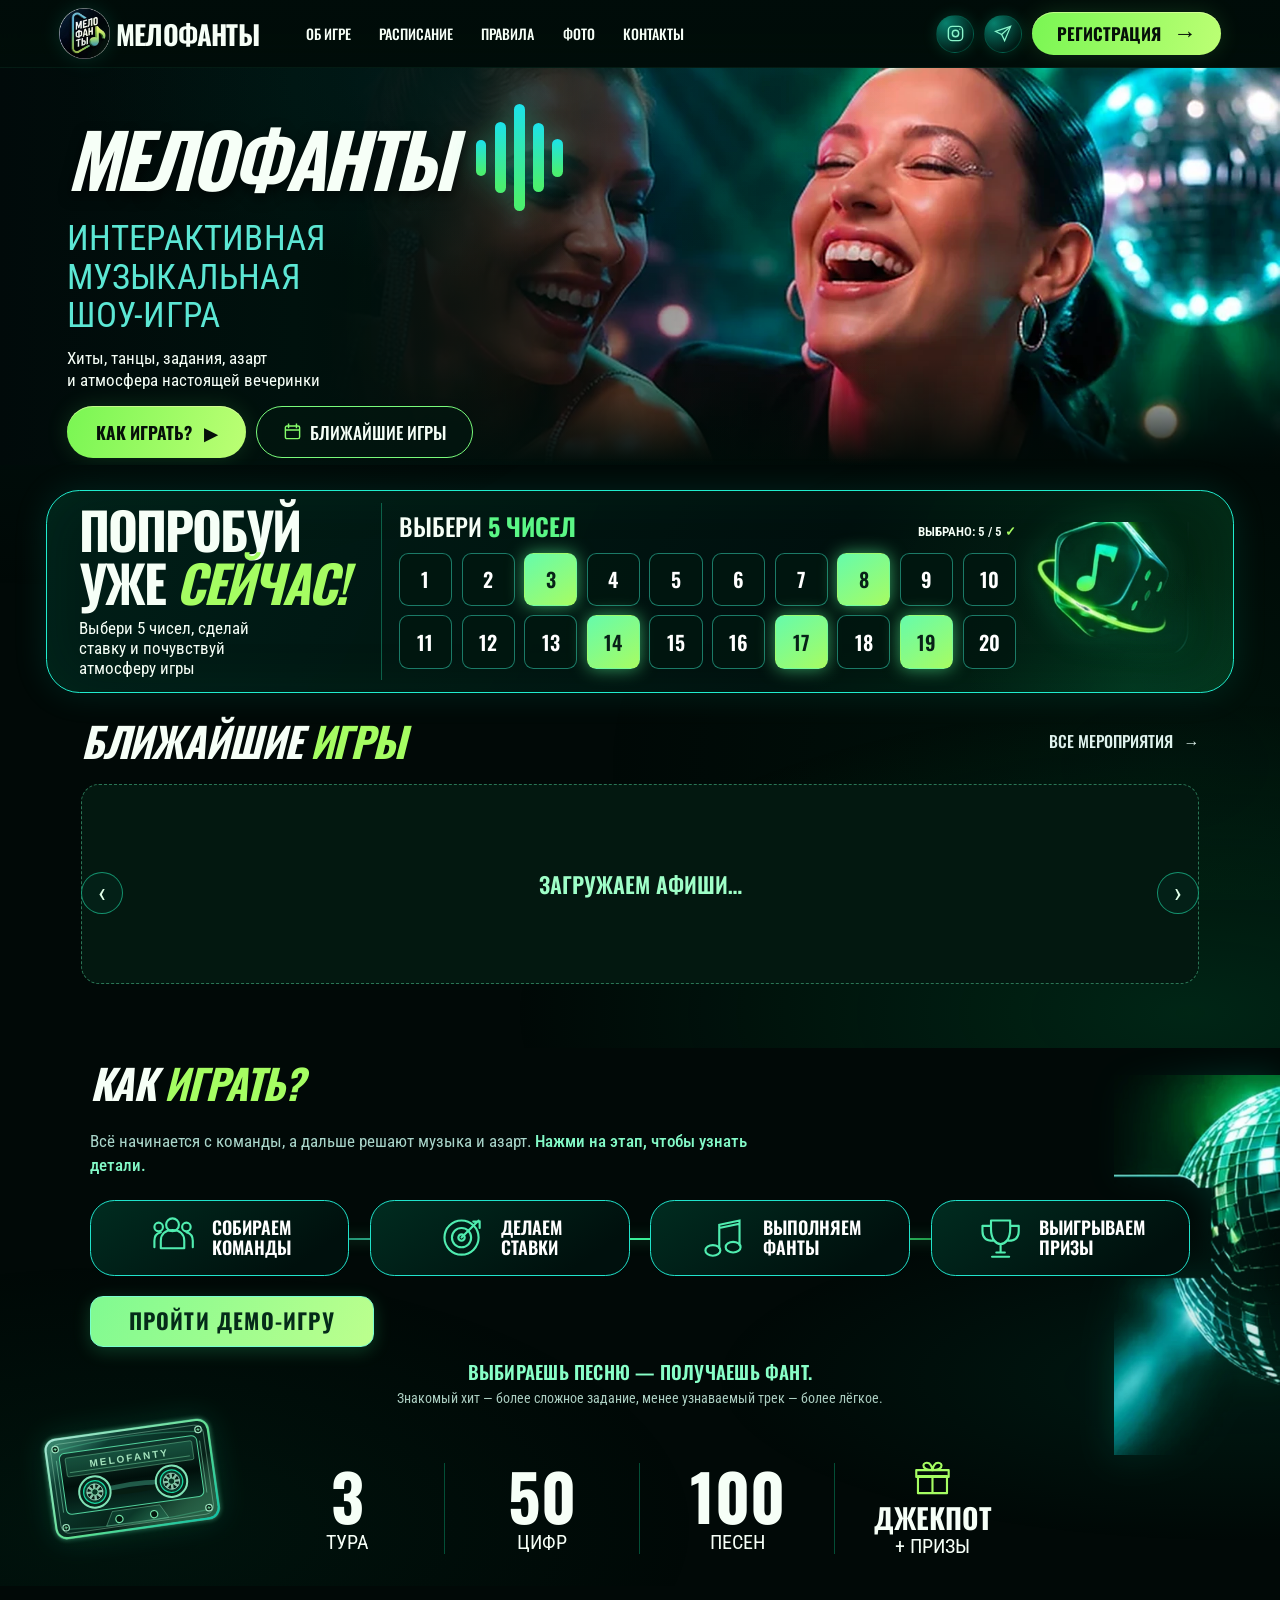
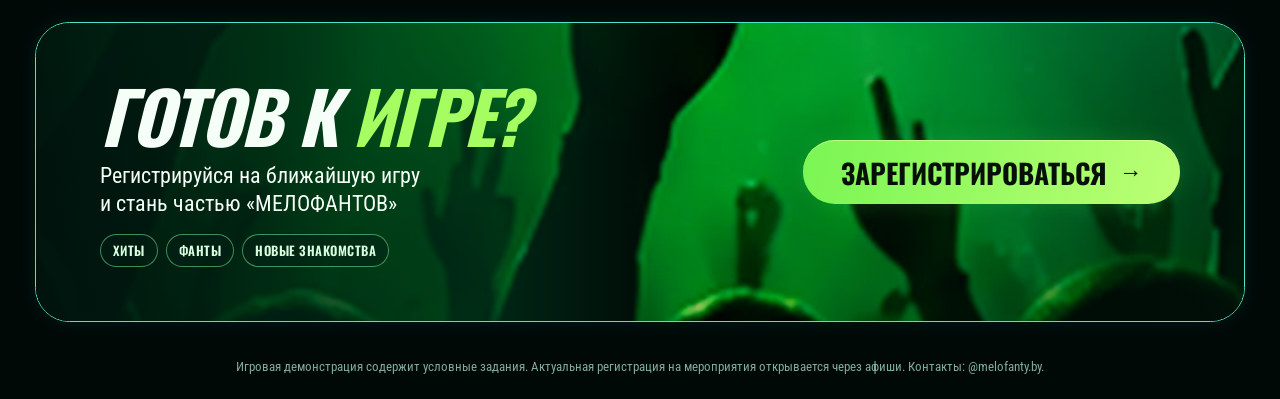
==== index.html @ 937c1a89 "Replace laser touch trails with original WebGL fluid smoke: index.html" ====
<!doctype html>
<html lang="ru">
<head>
<meta charset="utf-8">
<meta name="viewport" content="width=device-width,initial-scale=1,viewport-fit=cover">
<meta name="theme-color" content="#020906">
<meta name="description" content="МЕЛОФАНТЫ — интерактивная музыкальная шоу-игра. Попробуйте выбрать 5 чисел, узнайте правила и откройте демонстрацию.">
<title>МЕЛОФАНТЫ — музыкальная шоу-игра</title>
<link rel="preconnect" href="https://fonts.googleapis.com">
<link rel="preconnect" href="https://fonts.gstatic.com" crossorigin>
<link href="https://fonts.googleapis.com/css2?family=Oswald:wght@400;500;600;700&family=Roboto+Condensed:wght@400;500;700&display=swap" rel="stylesheet">
<style>
:root{--bg:#010907;--dark:#061810;--lime:#a5fd62;--green:#63eb64;--cyan:#16e6d0;--white:#f6fff7;--muted:#b9d5cb;--face:'Oswald','Roboto Condensed','Arial Narrow',sans-serif;--body:'Roboto Condensed',Arial,sans-serif;--header:68px}
*{box-sizing:border-box}html{scroll-behavior:smooth}body{margin:0;background:var(--bg);color:var(--white);font-family:var(--body);overflow-x:hidden}button,a{font:inherit}button{cursor:pointer}a{color:inherit;text-decoration:none}button:focus-visible,a:focus-visible{outline:3px solid var(--lime);outline-offset:3px}img{max-width:100%;display:block}h1,h2,h3,p{margin:0}.sr-only{position:absolute;width:1px;height:1px;padding:0;margin:-1px;overflow:hidden;clip:rect(0,0,0,0);white-space:nowrap;border:0}
.backdrop{position:fixed;inset:0;z-index:-1;pointer-events:none;background:radial-gradient(ellipse at 91% 85%,#004d2423,transparent 34%),radial-gradient(ellipse at 4% 35%,#003a3422,transparent 33%)}
.topbar{height:var(--header);width:100%;position:fixed;z-index:100;top:0;left:0;display:flex;align-items:center;gap:clamp(12px,2vw,36px);padding:0 clamp(17px,4.6vw,88px);background:linear-gradient(180deg,#000c09fc,#000e0acc);border-bottom:1px solid #36c58d16;backdrop-filter:blur(14px);-webkit-backdrop-filter:blur(14px)}
.brand{display:inline-flex;align-items:center;flex-shrink:0;gap:6px;min-width:0}.brand-icon{height:clamp(44px,4vw,60px);width:clamp(44px,4vw,60px);object-fit:contain;filter:drop-shadow(0 0 10px #0ee3b824)}.brand-name{font-family:var(--face);font-size:clamp(21px,2.1vw,32px);font-weight:700;letter-spacing:-.03em;white-space:nowrap}.navigation{display:flex;align-items:center;gap:clamp(18px,2.2vw,43px);margin-left:clamp(6px,1.7vw,30px)}.navigation a{font-family:var(--face);font-weight:500;font-size:clamp(13px,1.1vw,17px);white-space:nowrap;transition:color .2s}.navigation a:hover{color:var(--lime)}.nav-actions{margin-left:auto;display:flex;align-items:center;gap:10px}.nav-social{border:1px solid #056d547a;border-radius:50%;width:38px;height:38px;display:grid;place-items:center;background:radial-gradient(circle at 25% 20%,#07806d,#011c17 75%);box-shadow:0 0 15px #19f7af27;color:#8bf5cc}.nav-social svg{width:19px;height:19px}.main-btn{display:inline-flex;align-items:center;justify-content:center;gap:12px;min-height:43px;padding:0 25px;border-radius:100px;background:linear-gradient(105deg,#79f653,#bcff74);color:#061009;border:0;font:700 17px var(--face);white-space:nowrap;box-shadow:inset 0 1px 0 #ecffac94,0 0 22px #57ea6328;transition:transform .25s,filter .25s,box-shadow .25s}.main-btn:hover{transform:translateY(-2px);filter:brightness(1.06);box-shadow:0 0 30px #7cfc7370}.btn-arrow{font:600 23px Arial}.menu-toggle{display:none;width:39px;height:39px;border:1px solid #37d4ae90;border-radius:10px;background:#083123;color:#eaffdb;align-items:center;justify-content:center}.menu-toggle svg{width:21px;height:21px}.menu-toggle[aria-expanded=true]{background:#176046}
main{padding-top:var(--header)}.hero{position:relative;height:clamp(354px,35.5vw,620px);overflow:hidden;isolation:isolate}.hero-photo{position:absolute;inset:-4% 0 0 auto;width:75%;height:109%;object-fit:cover;object-position:55% 35%;z-index:-2;mask-image:linear-gradient(to right,transparent 0%,#000 34%,#000 100%);-webkit-mask-image:linear-gradient(to right,transparent 0%,#000 34%,#000 100%);filter:saturate(1.08)}.hero:before{content:"";position:absolute;inset:0;z-index:-1;background:radial-gradient(ellipse at 38% 2%,#00636b23,transparent 37%),linear-gradient(90deg,#010a0a 0%,#00110d 23%,transparent 70%),linear-gradient(to top,#000a07 0%,transparent 27%)}.hero-copy{padding:clamp(27px,3vw,66px) 0 0 clamp(22px,5.2vw,100px);max-width:760px}.hero-title{display:flex;align-items:center;gap:clamp(11px,1.8vw,24px);font:italic 700 clamp(55px,6.6vw,108px)/1 var(--face);letter-spacing:-.043em;text-shadow:0 5px 13px #000b;white-space:nowrap}.wave{display:flex;align-items:center;gap:clamp(5px,.66vw,11px);height:clamp(66px,8vw,120px);filter:drop-shadow(0 0 12px #19dca861)}.wave i{display:block;background:linear-gradient(180deg,#1de2e8 2%,#4aef70 90%);width:clamp(7px,.83vw,14px);height:46%;border-radius:100px;animation:eq 1.65s ease-in-out infinite alternate}.wave i:nth-child(1){height:35%;animation-delay:-.25s}.wave i:nth-child(2){height:69%;animation-delay:-.8s}.wave i:nth-child(3){height:105%;animation-delay:-.17s}.wave i:nth-child(4){height:68%;animation-delay:-1s}.wave i:nth-child(5){height:37%;animation-delay:-.35s}@keyframes eq{to{transform:scaleY(.73)}}.hero-subtitle{font:400 clamp(25px,2.7vw,42px)/1.12 var(--body);color:#5ce7d4;margin-top:clamp(7px,.8vw,18px);letter-spacing:.006em}.hero-desc{font:400 clamp(16px,1.62vw,25px)/1.28 var(--body);margin-top:clamp(14px,1.6vw,28px);max-width:520px}.hero-ctas{display:flex;gap:15px;align-items:center;margin-top:clamp(18px,2.25vw,40px)}.hero-ctas .main-btn{font-size:clamp(15px,1.35vw,22px);padding:0 clamp(19px,2.3vw,37px);min-height:clamp(42px,4vw,58px)}.outline-btn{min-height:clamp(42px,4vw,58px);display:inline-flex;gap:8px;align-items:center;justify-content:center;border:1.4px solid #79fb7b;border-radius:100px;padding:0 clamp(17px,2vw,31px);font:500 clamp(14px,1.35vw,20px) var(--face);background:#031710a9;transition:transform .2s,background .2s}.outline-btn:hover{background:#13442c;transform:translateY(-2px)}.outline-btn svg{width:19px;height:19px;color:#85fc6a}
.discover{position:relative;isolation:isolate;padding:0}.discover:after{position:absolute;z-index:-1;inset:0;content:"";pointer-events:none;background:radial-gradient(ellipse at 93% 94%,#004a2870,transparent 40%)}
.try-panel{position:relative;margin:0 clamp(20px,3.6vw,70px);padding:clamp(18px,2vw,32px) clamp(20px,3.2vw,52px);min-height:clamp(164px,17.1vw,270px);border:1.5px solid #20edce;border-radius:clamp(22px,2.6vw,34px);background:linear-gradient(115deg,#00251ccb,#00110fef 64%,#05371bba);display:grid;grid-template-columns:27% 1fr 15%;align-items:center;gap:clamp(19px,2.4vw,42px);box-shadow:0 0 34px #03dfbf20,inset 0 0 55px #007a4c1b;overflow:hidden}.try-panel:before{content:"";position:absolute;inset:auto -80px -130px auto;width:360px;height:270px;background:radial-gradient(ellipse,#00b1771b,transparent 65%);pointer-events:none}.try-left{min-width:0;padding-right:clamp(15px,2vw,42px);border-right:1px solid #20dba55e;align-self:stretch;display:flex;flex-direction:column;justify-content:center}.try-title{font:700 clamp(36px,4vw,62px)/1.02 var(--face);letter-spacing:-.038em}.try-title em{font-style:italic;color:var(--lime)}.try-lead{font:400 clamp(12px,1.3vw,20px)/1.22 var(--body);margin-top:clamp(7px,.85vw,16px);max-width:24ch}.try-main{min-width:0;z-index:2}.try-head{display:flex;justify-content:space-between;gap:8px;align-items:end;flex-wrap:wrap;margin-bottom:clamp(9px,1.1vw,18px);font:500 clamp(16px,1.9vw,29px)/1 var(--face)}.try-head b{color:#5bf786}.picked-count{font:600 clamp(10px,1.05vw,16px) var(--body);white-space:nowrap}.picked-count strong{color:var(--lime)}.number-grid{display:grid;grid-template-columns:repeat(10,minmax(0,1fr));gap:clamp(5px,.75vw,12px)}.number-grid button{aspect-ratio:1;min-width:0;border:1px solid #30c9ab90;border-radius:clamp(6px,.73vw,11px);background:#001710d9;color:#fff;font:600 clamp(14px,1.56vw,23px) var(--face);transition:background .15s,transform .18s,box-shadow .2s}.number-grid button:hover{background:#18553f;transform:translateY(-3px)}.number-grid button[aria-pressed=true]{background:linear-gradient(145deg,#66fbab,#a7fc62);color:#082218;border-color:transparent;box-shadow:0 0 17px #57fc9896}.try-die{width:min(100%,220px);justify-self:center;position:relative;z-index:1;filter:drop-shadow(0 0 16px #17ff9d45);animation:dieFloat 6.8s ease-in-out infinite alternate;transform-style:preserve-3d;will-change:transform}.try-action{display:none}
@keyframes dieFloat{0%{transform:translateY(4px) rotate(-6deg) rotateY(-7deg)}50%{transform:translateY(-8px) rotate(3deg) rotateY(8deg)}100%{transform:translateY(2px) rotate(-3deg) rotateY(-3deg)}}
.events{padding:clamp(23px,2.9vw,53px) clamp(22px,6.3vw,124px) clamp(20px,2vw,44px)}.section-bar{display:flex;align-items:center;justify-content:space-between;gap:12px;margin-bottom:clamp(12px,1.6vw,22px)}.section-heading{font:italic 700 clamp(36px,3.8vw,62px)/1.1 var(--face);letter-spacing:-.027em}.section-heading em{color:var(--lime)}.all-events{white-space:nowrap;font:500 clamp(13px,1.25vw,19px) var(--face);background:none;border:0;color:#dff3ee;display:inline-flex;align-items:center;gap:10px}.all-events:hover{color:var(--lime)}.event-wrap{position:relative}.event-list{display:grid;grid-template-columns:repeat(3,minmax(0,1fr));gap:clamp(15px,1.7vw,30px);min-width:0}.event-card{position:relative;display:block;min-width:0;aspect-ratio:1.02;border:1.4px solid #a6fbe4;border-radius:clamp(17px,1.55vw,28px);background:#07150f;overflow:hidden;padding:0;text-align:left;color:white;isolation:isolate;box-shadow:0 14px 25px #0009;transition:transform .3s,border-color .3s,box-shadow .3s}.event-card:hover,.event-card.active{transform:translateY(-5px);border-color:var(--lime);box-shadow:0 0 17px #9bff83aa,0 20px 30px #0007}.event-card img{position:absolute;inset:0;width:100%;height:76%;object-fit:cover;object-position:center top;z-index:-2;transition:transform .65s}.event-card:hover img{transform:scale(1.055)}.event-card:after{position:absolute;inset:0;content:"";background:linear-gradient(to bottom,transparent 12%,#000b08ac 59%,#000905 86%);z-index:-1}.event-tag{position:absolute;top:10px;left:10px;padding:3px 8px;border:1.5px solid #59f7c1;border-radius:9px;background:#001813df;color:#6ef9cc;font:500 clamp(11px,1vw,16px) var(--face)}.event-info{position:absolute;bottom:clamp(15px,1.5vw,27px);left:clamp(15px,1.9vw,32px);right:clamp(20px,3vw,54px)}.event-title{font:700 clamp(28px,3vw,49px)/1.04 var(--face);letter-spacing:-.03em}.event-date{font:600 clamp(23px,2.5vw,40px)/1.11 var(--face);color:#5ffda2;margin-top:1px}.event-place{display:flex;align-items:center;gap:5px;font:400 clamp(14px,1.25vw,21px) var(--body);margin-top:6px}.event-place svg{width:clamp(15px,1.4vw,21px);height:clamp(15px,1.4vw,21px);flex-shrink:0}.event-wave{position:absolute;right:clamp(11px,1.25vw,25px);bottom:17%;display:flex;gap:5px;align-items:center;height:27%;filter:drop-shadow(0 0 9px #07ffe466)}.event-wave i{width:clamp(5px,.55vw,10px);height:35%;border-radius:100px;background:linear-gradient(#0de3ee,#6bf356)}.event-wave i:nth-child(2){height:86%}.event-wave i:nth-child(3){height:108%}.event-wave i:nth-child(4){height:62%}.event-wave i:nth-child(5){height:34%}.nav-arrow{position:absolute;top:44%;z-index:5;width:42px;height:42px;border:1px solid #1fdaa59c;border-radius:50%;background:#042319d9;color:#e1ffe8;display:grid;place-items:center;font:28px var(--body);transition:background .2s}.nav-arrow:hover{background:#146343}.nav-arrow.prev{left:-51px}.nav-arrow.next{right:-51px}.dots{display:flex;justify-content:center;gap:10px;margin-top:clamp(15px,1.5vw,24px)}.dots button{width:9px;height:9px;background:#23634d;border-radius:50%;padding:0;border:0}.dots button.current{background:var(--lime);box-shadow:0 0 10px #87ff92}
.how{position:relative;padding:clamp(10px,1.4vw,26px) clamp(22px,7vw,132px) clamp(28px,4vw,60px);isolation:isolate}.how:after{content:"";position:absolute;inset:-10% 0 0;z-index:-1;pointer-events:none;background:radial-gradient(ellipse at 97% 65%,#0067492b,transparent 30%),radial-gradient(ellipse at 10% 90%,#025e3a20,transparent 35%)}.how-title{margin-bottom:clamp(16px,2vw,34px)}.steps{display:grid;grid-template-columns:repeat(4,minmax(0,1fr));gap:clamp(18px,3vw,56px);position:relative}.steps:before{content:"";position:absolute;left:5%;right:5%;top:50%;height:2px;background:linear-gradient(90deg,transparent,#3beaba,#37f677,transparent);box-shadow:0 0 13px #51ff9f80;z-index:-1}.step{position:relative;border:1.5px solid #20e3cb;border-radius:clamp(17px,1.9vw,27px);background:linear-gradient(145deg,#002c20,#00100d 82%);color:white;padding:clamp(11px,1.4vw,22px) clamp(8px,1.3vw,20px);min-height:clamp(77px,8vw,120px);display:flex;align-items:center;justify-content:center;gap:clamp(9px,1vw,16px);text-align:left;transition:transform .2s,border-color .2s,box-shadow .2s}.step:hover{transform:translateY(-4px);border-color:var(--lime);box-shadow:0 0 17px #43f8be33}.step svg{width:clamp(36px,4vw,58px);height:clamp(36px,4vw,58px);flex-shrink:0;color:#50edb0;stroke-width:2}.step span{font:600 clamp(15px,1.4vw,22px)/1.1 var(--face);overflow-wrap:anywhere}.stats{position:relative;display:grid;grid-template-columns:repeat(4,minmax(0,1fr));align-items:center;max-width:780px;margin:clamp(28px,4vw,63px) auto 0;min-height:100px;z-index:2}.stat{text-align:center;border-right:1px solid #06a9776e;display:flex;justify-content:center;align-items:center;flex-direction:column;gap:3px}.stat:last-child{border-right:0}.stat strong{font:700 clamp(41px,5vw,72px)/1 var(--face)}.stat span{font:400 clamp(16px,1.6vw,24px) var(--body)}.stat svg{width:clamp(34px,3.2vw,55px);height:clamp(34px,3.2vw,55px);color:var(--lime)}.stat strong.smaller{font-size:clamp(20px,2.2vw,35px)}.floating-cassette{position:absolute;left:-10px;bottom:0;width:clamp(165px,21vw,340px);pointer-events:none;filter:drop-shadow(0 0 15px #10e79b30);animation:cassetteBob 8s ease-in-out infinite alternate;z-index:1}.floating-disco{position:absolute;right:0;top:5%;width:clamp(100px,13vw,235px);pointer-events:none;filter:drop-shadow(0 0 17px #08ffca28);animation:discoSway 11s ease-in-out infinite alternate;z-index:-1}@keyframes cassetteBob{0%{transform:translate3d(0,5px,0) rotate(-6deg)}50%{transform:translate3d(4px,-10px,0) rotate(-1deg)}100%{transform:translate3d(-3px,3px,0) rotate(-7deg)}}@keyframes discoSway{to{transform:translateY(-13px) rotate(5deg)}}
.cta{position:relative;overflow:hidden;isolation:isolate;border:1.5px solid #50e3c6;border-radius:clamp(21px,2.7vw,40px);margin:clamp(17px,2.8vw,42px) clamp(20px,2.7vw,58px) clamp(18px,2.2vw,46px);min-height:clamp(162px,17.1vw,268px);display:flex;align-items:center;justify-content:space-between;padding:clamp(22px,3.5vw,58px) clamp(25px,5vw,96px);gap:20px;background:#041a10;box-shadow:0 0 18px #00d7aa19}.cta-bg{position:absolute;inset:0;width:100%;height:100%;object-fit:cover;object-position:center 65%;z-index:-2;filter:saturate(1.6) contrast(1.08)}.cta:before{content:"";position:absolute;inset:0;z-index:-1;background:linear-gradient(90deg,#00140eee 0%,#00341db9 38%,#00100746 55%,#001a0d92 100%)}.cta h2{font:italic 700 clamp(50px,5.6vw,91px)/1.05 var(--face);letter-spacing:-.025em}.cta h2 em{color:var(--lime)}.cta p{font:400 clamp(15px,1.7vw,26px)/1.28 var(--body);max-width:480px;margin-top:10px}.cta .main-btn{font-size:clamp(20px,2.15vw,35px);min-height:clamp(52px,5vw,75px);padding:0 clamp(22px,3vw,52px);flex-shrink:0}.footer{padding:9px 20px 25px;text-align:center;color:#7faba0;font-size:13px}
.modal-backdrop{position:fixed;inset:0;z-index:200;background:#000b;backdrop-filter:blur(7px);display:flex;align-items:center;justify-content:center;padding:20px}.modal-backdrop[hidden]{display:none}.dialog{width:min(100%,510px);background:linear-gradient(145deg,#0a2e22,#02120d);border:1px solid #44eab9;border-radius:23px;padding:26px;box-shadow:0 18px 80px #000c}.dialog h2{font:700 35px var(--face)}.dialog p{font-size:17px;line-height:1.4;color:#dcfff5;margin:14px 0 22px}.dialog-actions{display:flex;gap:8px;flex-wrap:wrap}.close-modal{margin-left:auto;background:#0c3428;border:1px solid #42edba;color:white;border-radius:40px;padding:10px 20px}.toast{position:fixed;bottom:20px;left:50%;z-index:250;background:#0b3528;color:#f3fff3;border:1px solid #64faad;border-radius:16px;padding:12px 18px;box-shadow:0 15px 35px #000b;transform:translateX(-50%)}.toast[hidden]{display:none}
@media(min-width:1600px){.hero{height:clamp(480px,31vw,660px)}.try-panel{min-height:235px}.event-card{aspect-ratio:1.18}.how{padding-bottom:65px}}
@media(max-width:1100px){.topbar{padding-inline:4vw;gap:14px}.navigation{gap:14px;margin-left:3px}.nav-social{width:31px;height:31px}.main-btn{padding:0 16px}.try-panel{grid-template-columns:27% 1fr 17%;gap:12px}.try-head{margin-bottom:9px}.try-title{font-size:clamp(29px,3.5vw,45px)}.try-lead{font-size:14px}.try-die{max-width:162px}.hero-title{font-size:clamp(53px,6.5vw,75px)}.steps{gap:13px}.step{gap:8px}.step span{font-size:15px}}
@media(max-width:820px){.navigation{display:none;position:absolute;top:calc(var(--header) + 4px);left:15px;right:15px;z-index:115;padding:12px;border:1px solid #4ce3bc;border-radius:17px;background:#042319f7;box-shadow:0 20px 35px #000d;flex-direction:column;align-items:stretch;gap:0;margin:0}.navigation.open{display:flex}.navigation a{font-size:18px;padding:12px 9px;border-bottom:1px solid #24755545}.menu-toggle{display:flex}.nav-actions{gap:7px}.nav-social{display:none}.brand-name{font-size:24px}.hero-title{font-size:clamp(47px,8vw,69px)}.hero-subtitle{font-size:24px}.hero-desc{font-size:16px}.hero-photo{width:87%}.try-panel{grid-template-columns:27% 1fr 0;gap:12px}.try-die{position:absolute;right:-20px;top:-12px;opacity:.19;max-width:180px}.events{padding-inline:6vw}.steps{grid-template-columns:repeat(2,minmax(0,1fr));gap:13px}.step{min-height:100px}.step svg{width:48px;height:48px}.step span{font-size:21px}.steps:before{display:none}}
/* PHONE: four complete screens in an internal swipe container; header never scrolls. */
@media(max-width:760px){:root{--header:57px}html,body{width:100%;height:100%;overflow:hidden;scroll-behavior:auto}.topbar{height:var(--header);padding:0 10px;gap:6px}.brand{gap:4px;min-width:0;max-width:42vw}.brand-icon{height:43px;width:43px}.brand-name{font-size:clamp(17px,5vw,23px);letter-spacing:-.04em}.nav-actions{margin-left:auto;gap:7px}.main-btn{min-height:37px;padding:0 12px;font-size:clamp(12px,3.7vw,15px)}.topbar .btn-arrow{display:none}.menu-toggle{width:35px;height:35px;flex:0 0 35px}.navigation{top:calc(var(--header) + 5px)}main{position:fixed;inset:var(--header) 0 0;overflow-y:auto;overflow-x:hidden;overscroll-behavior-y:contain;scroll-snap-type:y mandatory;scrollbar-width:none;padding-top:0;-webkit-overflow-scrolling:touch}main::-webkit-scrollbar{display:none}.snap{scroll-snap-align:start;scroll-snap-stop:always;height:100%;min-height:0;max-height:none}.hero{height:100%;min-height:0;position:relative;background:#010b09}.hero-photo{inset:0;width:100%;height:62%;object-position:50% 40%;mask-image:linear-gradient(to bottom,#000 0%,#000 73%,transparent 100%);-webkit-mask-image:linear-gradient(to bottom,#000 0%,#000 73%,transparent 100%)}.hero:before{background:linear-gradient(to bottom,#0003 0%,#0001 34%,#00120a97 54%,#000b08 76%)}.hero-copy{position:absolute;left:0;right:0;bottom:clamp(17px,4vh,42px);padding:0 clamp(16px,5vw,28px);display:flex;flex-direction:column;max-width:none}.hero-title{font-size:clamp(39px,10.7vw,58px);text-align:center;justify-content:center;gap:6px;letter-spacing:-.04em;line-height:1;white-space:nowrap;margin-bottom:clamp(9px,1.8vh,18px)}.wave{height:57px;gap:3px}.wave i{width:6px}.hero-subtitle{font-size:clamp(24px,6vw,33px);line-height:1.07;margin-top:5px;text-align:left}.hero-desc{font-size:clamp(15px,4vw,19px);margin-top:clamp(12px,1.5vh,19px);line-height:1.32;max-width:30ch}.hero-ctas{margin-top:clamp(14px,2.4vh,26px);gap:8px;width:100%}.hero-ctas .main-btn,.hero-ctas .outline-btn{min-height:clamp(42px,6.3vh,51px);padding:0 clamp(9px,2.3vw,16px);font-size:clamp(13px,3.5vw,17px);flex:1;gap:5px}.hero-ctas .outline-btn svg{width:17px;height:17px}
.discover{height:100%;display:flex;flex-direction:column;gap:clamp(8px,1.4vh,15px);padding:clamp(9px,1.6vh,16px) 0 clamp(9px,1.8vh,17px);overflow:hidden}.try-panel{margin:0 11px;min-height:0;padding:clamp(11px,1.3vh,15px);display:flex;flex-direction:column;gap:7px;border-radius:18px;flex:0 0 auto}.try-left{align-self:stretch;border-right:0;padding:0}.try-title{font-size:clamp(27px,6.2vw,35px)}.try-title br{display:none}.try-lead{font-size:12px;margin-top:3px;max-width:none}.try-main{width:100%}.try-head{font-size:clamp(17px,4.3vw,21px);margin:2px 0 9px;gap:4px}.picked-count{font-size:clamp(10px,2.8vw,13px)}.number-grid{gap:clamp(3px,.8vw,6px)}.number-grid button{height:clamp(25px,4.4vh,37px);aspect-ratio:auto;font-size:clamp(12px,3vw,17px);border-radius:6px}.try-die{display:none}.try-action{display:inline-flex;justify-content:center;align-items:center;background:#092e21;color:#b9ffad;border:1px solid #37ddaf;border-radius:30px;min-height:33px;margin-top:9px;width:100%;font:600 15px var(--face)}
.events{display:flex;flex-direction:column;flex:1;min-height:0;padding:0 12px}.section-bar{margin-bottom:8px;flex:0 0 auto}.section-heading{font-size:clamp(29px,7.5vw,40px)}.all-events{font-size:13px}.event-wrap{display:flex;min-height:0;flex:1;overflow:hidden}.event-list{display:flex;overflow-x:auto;overflow-y:hidden;scroll-snap-type:x mandatory;gap:13px;align-items:stretch;padding:0 12vw 2px;scrollbar-width:none;width:100%;height:100%}.event-list::-webkit-scrollbar{display:none}.event-card{flex:0 0 auto;height:100%;max-width:calc(100% - 20vw);width:auto;aspect-ratio:1.06;scroll-snap-align:center}.event-card img{height:75%}.event-title{font-size:clamp(25px,6.5vw,41px)}.event-date{font-size:clamp(22px,5.8vw,34px)}.event-info{left:15px;right:16px;bottom:14px}.event-place{font-size:13px;margin-top:3px}.event-wave{right:11px;gap:4px;height:28%}.event-wave i{width:6px}.event-tag{font-size:12px}.nav-arrow{top:44%;width:34px;height:34px;font-size:22px;background:#06291ff5}.nav-arrow.prev{left:0}.nav-arrow.next{right:0}.dots{margin:0;gap:8px;flex:0 0 10px}.dots button{width:7px;height:7px}
.how{height:100%;padding:clamp(13px,2vh,25px) 0 clamp(14px,2vh,24px);display:flex;flex-direction:column;justify-content:space-between;overflow:hidden;gap:12px}.how-title{padding:0 16px;font-size:clamp(36px,9vw,52px);margin:0}.steps{display:grid;grid-template-columns:repeat(2,minmax(0,1fr));grid-template-rows:repeat(2,minmax(0,1fr));width:100%;max-width:600px;flex:1;min-height:0;max-height:min(53vh,420px);margin:0 auto;padding:0 13px;gap:clamp(9px,1.5vh,15px)}.step{min-height:0;height:100%;width:100%;flex-direction:column;gap:clamp(5px,1.5vh,14px);padding:clamp(9px,1.7vh,17px);border-radius:17px;text-align:center}.step svg{width:clamp(39px,10vw,59px);height:clamp(39px,10vw,59px)}.step span{font-size:clamp(14px,4vw,20px);line-height:1.15;text-align:center}.stats{display:grid;max-width:none;min-height:clamp(65px,12vh,110px);margin:0 10px;align-items:center}.stat strong{font-size:clamp(29px,8vw,49px)}.stat span{font-size:clamp(12px,3.1vw,16px)}.stat svg{width:clamp(31px,7vw,44px);height:clamp(31px,7vw,44px)}.stat strong.smaller{font-size:clamp(14px,3.5vw,22px)}.floating-cassette{display:none}.floating-disco{display:none}
.cta{height:100%;width:100%;margin:0;padding:24px 20px;border-radius:0;border:0;display:flex;flex-direction:column;justify-content:center;align-items:stretch;gap:25px;text-align:left}.cta-bg{object-position:50% 60%}.cta:before{background:linear-gradient(0deg,#00130fc4,#001d1095),linear-gradient(90deg,#00130de3,transparent)}.cta h2{font-size:clamp(48px,12vw,80px)}.cta p{font-size:clamp(17px,4.5vw,24px);margin-top:15px}.cta .main-btn{font-size:clamp(20px,5.5vw,29px);min-height:56px;align-self:stretch}.footer{display:none}}
@media(max-width:370px){.brand-icon{width:36px;height:36px}.brand-name{font-size:17px}.topbar{gap:4px;padding-inline:7px}.topbar .main-btn{font-size:12px;padding:0 9px}.hero-title{font-size:clamp(34px,10.1vw,42px)}.wave{height:49px;gap:2px}.wave i{width:5px}.hero-subtitle{font-size:clamp(21px,5.9vw,25px)}.hero-desc{font-size:14px}.hero-ctas .main-btn,.hero-ctas .outline-btn{font-size:12px;padding-inline:7px}.try-title{font-size:26px}.event-title{font-size:25px}.step span{font-size:13px}.step svg{width:37px;height:37px}}
@media(max-width:760px) and (max-height:640px){.hero-photo{height:58%}.hero-copy{bottom:13px}.hero-title{font-size:clamp(34px,9vw,47px);margin-bottom:4px}.hero-subtitle{font-size:clamp(20px,5.6vw,25px);margin-top:2px}.hero-desc{font-size:13px;margin-top:7px}.hero-ctas{margin-top:9px}.hero-ctas .main-btn,.hero-ctas .outline-btn{min-height:37px}.try-panel{padding:8px}.try-title{font-size:25px}.try-lead{font-size:11px}.try-head{margin:0 0 5px}.number-grid button{height:23px}.try-action{margin-top:6px;min-height:28px}.discover{gap:6px;padding-top:7px;padding-bottom:7px}.section-heading{font-size:26px}.section-bar{margin-bottom:4px}.how{padding-block:12px}.how-title{font-size:33px}.steps{max-height:47vh;gap:8px}.step{gap:4px;padding:8px}.step svg{width:32px;height:32px}.step span{font-size:12px}.stats{min-height:65px}.stat strong{font-size:30px}}
@media(prefers-reduced-motion:reduce){*{animation:none!important;transition:none!important;scroll-behavior:auto!important}}

/* Focused content additions, with true HTML labels and no counterfeit imagery. */
.hero-energy{display:none}
.how-lead{max-width:690px;margin:8px 0 22px;color:#a9d5ca;font-size:clamp(15px,1.32vw,21px);line-height:1.4}
.how-lead strong{color:#83f9c7;font-weight:500}
.how-play{display:inline-flex;align-items:center;justify-content:center;gap:13px;width:max-content;max-width:100%;min-height:48px;margin:20px auto 0;padding:0 24px;border-radius:99px;background:linear-gradient(115deg,#084638,#051c15);color:#c7ffb9;border:1px solid #42f3ba;font:600 20px var(--face);letter-spacing:.01em;box-shadow:0 0 25px #08dd9740;transition:transform .2s,background .2s}
.how-play:hover{transform:translateY(-3px);background:#0b6347}
.how-play-icon{width:29px;height:29px;border:1px solid #69f9bb;border-radius:50%;display:grid;place-items:center;font:500 13px Arial;color:#9ffc75}
.how-note{text-align:center;max-width:640px;margin:11px auto 0;color:#accfc2;font-size:clamp(13px,1.1vw,18px);line-height:1.25}
.how-note strong{display:block;color:#88ffc8;font:600 clamp(15px,1.45vw,22px) var(--face);letter-spacing:.012em}
.how-note span{display:block;margin-top:5px}
.cta-highlights{display:flex;flex-wrap:wrap;gap:8px;margin-top:16px}
.cta-highlights span{padding:6px 12px;border:1px solid #78f7a185;background:#021e1580;border-radius:20px;color:#d7ffdf;font:600 clamp(11px,1vw,15px) var(--face);letter-spacing:.04em}
@media(max-width:760px){
 .hero-photo{height:62%;mask-image:linear-gradient(to bottom,#000 0%,#000 66%,transparent 100%);-webkit-mask-image:linear-gradient(to bottom,#000 0%,#000 66%,transparent 100%)}
 .hero:before{background:linear-gradient(to bottom,#0003 0%,#0001 30%,#00120a6a 54%,#000b08 82%)}
 .hero-energy{position:absolute;display:flex;flex-direction:column;gap:7px;z-index:1;left:clamp(16px,5vw,26px);right:clamp(16px,5vw,26px);top:50%;padding:10px 0 8px;border-top:1px solid #44dfb08a;border-bottom:1px solid #44dfb057;background:linear-gradient(90deg,#002c1b70,#00170d20);backdrop-filter:blur(3px)}
 .energy-label{display:flex;align-items:center;gap:8px;color:#d1ffe1;font:600 clamp(11px,2.9vw,14px) var(--face);letter-spacing:.075em}
 .energy-live{width:7px;height:7px;background:#a8ff5c;border-radius:50%;box-shadow:0 0 10px #75fa6b;animation:energyBlink 2s ease-in-out infinite alternate}
 .energy-numbers{display:flex;align-items:center;gap:6px;color:#b8dbc9;font:500 clamp(11px,2.85vw,14px) var(--face);white-space:nowrap}
 .energy-numbers b{color:#b2ff68;font-size:1.25em}.energy-numbers i{height:10px;border-left:1px solid #56f6ba91;margin:0 3px}
 .hero-copy{bottom:clamp(17px,3.5vh,30px)}
 .how{justify-content:initial;gap:clamp(9px,1.2vh,17px);padding-top:clamp(14px,2vh,24px)}
 .how-title{flex:0 0 auto}
 .how-lead{font-size:clamp(12px,3.25vw,15px);line-height:1.3;padding:0 17px;margin:0;color:#a9d9c8;flex:0 0 auto}
 .steps{flex:1 1 auto;max-height:45vh;margin:0 auto;gap:clamp(7px,1.3vh,13px)}
 .how-play{flex:0 0 auto;min-height:clamp(35px,4.7vh,46px);margin:0 16px;padding:0 16px;align-self:stretch;width:auto;font-size:clamp(13px,3.5vw,18px)}
 .how-play-icon{width:24px;height:24px;font-size:10px}
 .how-note{flex:0 0 auto;padding:0 18px;margin:1px 0 0;text-align:left;font-size:clamp(11px,2.9vw,14px);line-height:1.25}
 .how-note strong{font-size:clamp(13px,3.4vw,16px)}
 .how-note span{margin-top:3px}
 .stats{flex:0 0 auto;min-height:clamp(59px,9.4vh,82px);margin:auto 8px 0}
 .cta-highlights{margin-top:18px;gap:8px}.cta-highlights span{font-size:clamp(11px,3.1vw,14px)}
}
@keyframes energyBlink{to{opacity:.45;transform:scale(.72)}}
@media(max-width:760px) and (max-height:690px){
 .hero-energy{display:none}
 .hero-photo{height:58%}
 .how{gap:6px;padding:8px 0}
 .how-note{display:none}
 .how-lead{font-size:11px;line-height:1.15}
 .steps{max-height:43vh;gap:7px}
 .step{padding:6px}
 .step svg{width:31px;height:31px}
 .step span{font-size:clamp(11px,3.2vw,14px)}
 .how-play{min-height:30px;font-size:12px}
 .stats{min-height:46px}.stat strong{font-size:27px}.stat span{font-size:10px}
}
/* Keep off-canvas decorations from widening the site at desktop and tablet sizes. */
@media(min-width:761px){.how{overflow-x:clip}.nav-arrow.next{right:0}.nav-arrow.prev{left:0}}
@media(prefers-reduced-motion:reduce){.energy-live{animation:none!important}}
/* Mobile v5: PC composition in one continuous vertical scroll. */
@media(max-width:760px){
 html,body{height:auto!important;min-height:100%;overflow-x:clip!important;overflow-y:auto!important;scroll-behavior:smooth!important}
 body{position:relative!important}
 .topbar{position:fixed!important;inset:0 0 auto 0;z-index:1000}
 main,main#scrollRoot{position:relative!important;inset:auto!important;display:block!important;height:auto!important;min-height:0!important;overflow:visible!important;scroll-snap-type:none!important;scrollbar-width:auto!important;padding-top:var(--header)!important;touch-action:pan-y}
 .snap,main .snap{height:auto!important;min-height:0!important;max-height:none!important;scroll-snap-align:none!important;scroll-snap-stop:normal!important;overflow:visible}
 #hero,#discover,#events,#how,#contacts,#try{scroll-margin-top:calc(var(--header) + 12px)}
 main .hero{position:relative!important;display:flex!important;flex-direction:column;justify-content:flex-end;min-height:max(565px,calc(100svh - var(--header)))!important;height:auto!important;overflow:hidden!important}
 .hero-photo{position:absolute!important;inset:0 0 auto!important;width:100%!important;height:60%!important;object-fit:cover!important;object-position:50% 39%!important;mask-image:linear-gradient(to bottom,#000 0%,#000 65%,transparent 100%)!important;-webkit-mask-image:linear-gradient(to bottom,#000 0%,#000 65%,transparent 100%)!important}
 .hero-copy{position:relative!important;left:auto!important;right:auto!important;bottom:auto!important;z-index:2!important;margin-top:auto!important;padding:clamp(245px,44svh,370px) clamp(17px,5vw,30px) clamp(24px,5.8vw,42px)!important;max-width:100%;height:auto!important}
 .hero-title{font-size:clamp(36px,9.7vw,59px)!important;max-width:100%;white-space:nowrap;line-height:1!important}
 .hero-subtitle{font-size:clamp(23px,5.7vw,32px);line-height:1.08}
 .hero-desc{font-size:clamp(15px,3.75vw,19px)!important;max-width:33ch}
 .hero-energy{top:auto!important;bottom:clamp(300px,39vh,370px)!important;left:18px!important;right:18px!important;z-index:2!important;max-width:340px}
 .hero-ctas{width:100%;display:flex;gap:8px;flex-wrap:nowrap}
 .hero-ctas .main-btn,.hero-ctas .outline-btn{min-width:0;flex:1 1 50%;min-height:44px;justify-content:center;text-align:center;white-space:nowrap}
 main .discover{height:auto!important;min-height:0!important;display:flex;flex-direction:column;overflow:visible!important;gap:clamp(20px,5vw,31px);padding:clamp(18px,4.5vw,31px) 0 clamp(25px,6vw,40px)!important}
 .try-panel{flex:none!important;height:auto!important;overflow:hidden!important;padding:clamp(12px,3.5vw,20px)!important;gap:9px;margin:0 clamp(11px,3vw,23px)}
 .try-title{font-size:clamp(29px,7vw,40px)}.try-head{margin:6px 0 10px}
 .number-grid button{height:clamp(29px,8.8vw,39px)!important;min-height:29px}
 .try-action{min-height:42px!important;margin-top:12px}
 .events{flex:none!important;overflow:visible!important;height:auto!important;min-height:0!important;padding:0 clamp(12px,3vw,22px)!important}
 .section-bar{margin-bottom:14px}
 .event-wrap{position:relative;flex:none!important;min-height:0!important;height:clamp(270px,78vw,455px)!important;overflow:visible!important}
 .event-list{height:100%!important;min-height:0;flex:none!important;align-items:stretch}
 .event-card{height:100%!important;aspect-ratio:1.03!important;max-width:78vw!important}
 .dots{margin:10px 0 0!important;min-height:15px}
 main .how{height:auto!important;min-height:0!important;overflow:visible!important;padding:clamp(29px,7vw,46px) 0 clamp(30px,7vw,52px)!important;display:flex;flex-direction:column;justify-content:flex-start;gap:clamp(17px,4vw,27px)}
 .how-title{font-size:clamp(38px,10vw,57px)!important}
 .how-lead{font-size:clamp(14px,3.9vw,18px)!important;line-height:1.43!important}
 .steps{display:grid!important;grid-template-columns:repeat(2,minmax(0,1fr));grid-template-rows:repeat(2,auto)!important;max-height:none!important;min-height:0!important;flex:none!important;gap:clamp(10px,2.5vw,17px);padding:0 clamp(14px,3.6vw,25px)!important}
 .step{height:auto!important;min-height:150px!important;display:flex!important;flex-direction:column;justify-content:center;align-items:center;gap:12px!important;padding:16px 8px!important;text-align:center}
 .step svg{width:clamp(42px,12vw,64px)!important;height:clamp(42px,12vw,64px)!important;flex:0 0 auto}
 .step span{font-size:clamp(14px,4.2vw,21px)!important;line-height:1.15!important}
 .how-play{margin:0 16px!important;align-self:stretch;min-height:48px!important}
 .how-note{margin:0 17px!important;font-size:clamp(13px,3.5vw,17px)!important;line-height:1.4!important}
 .stats{flex:none!important;min-height:104px!important;margin:5px 8px 0!important}
 .floating-cassette{display:block!important;position:absolute;width:clamp(55px,17vw,90px);left:-14px;bottom:9px;opacity:.55;z-index:-1;pointer-events:none}
 .floating-disco{display:block!important;position:absolute;width:clamp(70px,21vw,112px);right:-20px;top:12px;opacity:.45;z-index:-1;pointer-events:none}
 main .cta{width:calc(100% - 24px)!important;height:auto!important;min-height:clamp(330px,60svh,500px)!important;margin:0 12px 25px!important;padding:clamp(26px,6vw,43px)!important;border:1.5px solid #50e3c6!important;border-radius:26px!important;overflow:hidden!important;gap:23px}
 .cta .main-btn{align-self:stretch;min-height:53px}
 .footer{display:flex!important;align-items:center;justify-content:center;gap:8px;padding:16px 20px 30px;flex-wrap:wrap;text-align:center}
}
@media(max-width:370px){
 .hero-title{font-size:clamp(34px,9.1vw,39px)!important}
 .hero-copy{padding-top:clamp(235px,41svh,330px)!important}
 .hero-ctas .main-btn,.hero-ctas .outline-btn{font-size:12px!important;padding:0 7px!important}
 .hero-energy{bottom:310px!important}
 .step{min-height:140px!important}
}
@media(max-width:760px) and (max-height:620px){
 .hero-copy{padding-top:clamp(220px,40svh,285px)!important}
 .hero-energy{display:flex!important;bottom:290px!important}
 .hero-photo{height:58%!important}
}

/* Fixed poster lettering: each caption is a distinct, nonoverlapping layer. */
.event-info{display:flex!important;flex-direction:column!important;align-items:flex-start!important;gap:3px;right:clamp(51px,5vw,84px)!important}
.event-info .event-title{display:block!important;font-size:clamp(25px,2.5vw,42px);line-height:1!important;white-space:nowrap!important;max-width:100%}
.event-info .event-date{display:block!important;font-size:clamp(21px,2.25vw,36px);line-height:1.15!important;margin-top:2px!important;white-space:nowrap!important;max-width:100%}
.event-info .event-place{display:block!important;line-height:1.35;margin-top:4px!important;font-size:clamp(12px,1.15vw,18px)}
@media(max-width:760px){.event-info{left:14px!important;right:54px!important;bottom:13px!important;gap:3px!important}.event-info .event-title{font-size:clamp(24px,6vw,36px)!important}.event-info .event-date{font-size:clamp(21px,5.3vw,31px)!important}.event-info .event-place{font-size:clamp(12px,3.1vw,15px)!important}}
.mf-events-loading{grid-column:1/-1;min-height:200px;display:grid;place-items:center;color:#9fffc8;font:600 22px Oswald,sans-serif;border:1px dashed #2a7555;border-radius:18px;background:#031810}

/* Compact MELOFANTY: preserve mobile navigation and existing game interactions. */
@media(min-width:761px){
 .hero{height:clamp(345px,31vw,535px)!important}
 .hero-title{font-size:clamp(54px,5.8vw,94px)!important}
 .hero-desc{font-size:clamp(15px,1.35vw,21px)!important;margin-top:12px!important}
 .hero-ctas{margin-top:15px!important;gap:10px!important}
 .discover{padding-top:clamp(14px,2vw,30px)!important;padding-bottom:clamp(15px,2vw,30px)!important}
 .try-panel{min-height:155px!important;padding:12px clamp(18px,2.5vw,34px)!important;gap:17px!important}
 .events{padding-top:clamp(18px,2vw,31px)!important;padding-bottom:clamp(12px,1.5vw,23px)!important}
 .section-heading{font-size:clamp(31px,3.2vw,50px)!important}
 .event-list{gap:clamp(11px,1.3vw,20px)!important}
 .event-card{aspect-ratio:1.23!important}
 .how{padding-top:12px!important;padding-bottom:28px!important}
 .steps{gap:clamp(9px,1.6vw,22px)!important}
 .step{min-height:76px!important;padding:9px!important}
 .cta{min-height:300px!important;padding-top:33px!important;padding-bottom:33px!important}
}
@media(max-width:760px){
 .hero{min-height:max(510px,calc(90svh - var(--header)))!important}
 .hero-copy{padding-bottom:clamp(18px,4vh,30px)!important}
 .hero-desc{margin-top:8px!important;font-size:clamp(14px,3.6vw,17px)!important;line-height:1.28!important}
 .hero-ctas{margin-top:11px!important;gap:8px!important}
 .hero-ctas .main-btn,.hero-ctas .outline-btn{min-height:41px!important}
 .discover{gap:10px!important;padding-top:15px!important;padding-bottom:10px!important}
 .try-panel{padding:11px!important;border-radius:18px!important;gap:6px!important}
 .try-head{margin:3px 0 6px!important}
 .try-title{font-size:clamp(25px,6.5vw,34px)!important}
 .number-grid button{height:clamp(35px,9vw,42px)!important;min-height:35px!important}
 .try-action{min-height:40px!important;margin-top:8px!important}
 .section-bar{margin-bottom:7px!important}
 .section-heading{font-size:clamp(27px,7vw,38px)!important}
 .event-wrap{height:clamp(230px,67vw,335px)!important}
 .event-list{gap:10px!important}
 .event-card{max-width:73vw!important;border-radius:16px!important}
 .how{padding:20px 0 24px!important;gap:12px!important}
 .how-title{font-size:clamp(32px,8.8vw,47px)!important;margin-bottom:7px!important}
 .how-lead{font-size:clamp(13px,3.5vw,16px)!important;line-height:1.33!important}
 .steps{gap:8px!important;padding:0 13px!important}
 .step{min-height:110px!important;padding:11px 7px!important;gap:8px!important}
 .step svg{width:clamp(32px,10vw,45px)!important;height:clamp(32px,10vw,45px)!important}
 .step span{font-size:clamp(13px,3.6vw,17px)!important}
 .how-play{min-height:43px!important}
 .how-note{font-size:13px!important}
 .stats{min-height:88px!important}
 main .cta{min-height:280px!important;margin-bottom:13px!important;padding:22px!important;gap:12px!important}
 .footer{padding:10px 14px 18px!important}
}


/* Complete, non-cropped poster carousel and clean action links. */
.all-events{text-decoration:none!important;cursor:pointer;display:inline-flex!important;align-items:center;justify-content:center}
.event-wrap{min-width:0}
.event-list{min-width:0;justify-items:stretch}
.event-card{min-width:0;box-sizing:border-box}
.dots{max-width:100%;overflow-x:auto;overflow-y:hidden;scrollbar-width:none;justify-content:safe center;gap:9px}
.dots::-webkit-scrollbar{display:none}
.dots button{flex:0 0 9px}
.how-play{min-height:clamp(42px,4vw,51px)!important;gap:0!important;padding:0 clamp(22px,3.5vw,38px)!important;border:1px solid #79ffce!important;border-radius:13px!important;background:linear-gradient(118deg,#80fa91,#bcff8d)!important;color:#052b19!important;font:700 clamp(15px,1.7vw,22px)/1.1 var(--face)!important;letter-spacing:.055em!important;text-decoration:none!important;box-shadow:0 4px 18px #39ff9833!important;transform:none!important;transition:box-shadow .2s ease,filter .2s ease,transform .2s ease!important}
.how-play:hover,.how-play:focus-visible{background:linear-gradient(118deg,#a3ffb0,#d2ffb1)!important;box-shadow:0 7px 23px #39ff9870!important;transform:translateY(-2px)!important}
.how-play:focus-visible{outline:2px solid white;outline-offset:3px}
.how-play-icon{display:none!important}
.how{overflow:visible!important}
.how .floating-cassette{display:block!important;left:clamp(10px,1.8vw,24px)!important;bottom:clamp(10px,2vw,25px)!important;width:clamp(120px,17vw,245px)!important;height:auto!important;max-width:calc(100% - 30px)!important;object-fit:contain!important;z-index:1!important;opacity:.88!important;pointer-events:none!important;transform-origin:center center!important}
@media(max-width:760px){
 .events{overflow:visible!important;padding-inline:clamp(9px,2.6vw,17px)!important}
 .event-wrap{height:clamp(220px,70vw,330px)!important;overflow:visible!important;padding:0 34px!important;box-sizing:border-box}
 .event-list{height:100%!important;min-width:0!important;width:100%!important;display:grid!important;grid-template-columns:minmax(0,1fr)!important;gap:0!important;align-items:stretch!important;justify-items:center!important;overflow:visible!important}
 .event-list>.event-card{box-sizing:border-box!important;min-width:0!important;max-width:100%!important;width:100%!important;height:100%!important;min-height:0!important;aspect-ratio:auto!important;transform:none!important;border-radius:18px!important;box-shadow:0 8px 20px #000a!important;touch-action:pan-y!important}
 .event-list>.event-card:hover,.event-list>.event-card.active{transform:none!important;box-shadow:0 0 0 2px #93ffa9,0 7px 20px #0009!important}
 .event-list>.event-card img{width:100%!important;height:100%!important;object-fit:contain!important;object-position:center!important;transform:none!important}
 .event-list>.event-card:hover img{transform:none!important}
 .event-list>.event-card .event-info{left:13px!important;right:13px!important;bottom:11px!important;max-width:calc(100% - 26px)!important;overflow:visible!important}
 .event-list>.event-card .event-info .event-title{font-size:clamp(21px,5.6vw,29px)!important;white-space:normal!important;overflow-wrap:anywhere!important}
 .event-list>.event-card .event-info .event-date{font-size:clamp(18px,4.9vw,25px)!important;white-space:normal!important}
 .event-list>.event-card .event-info .event-place{font-size:clamp(11px,3vw,15px)!important;line-height:1.24!important;white-space:normal!important;overflow-wrap:anywhere!important}
 .event-wrap .nav-arrow{top:50%!important;transform:translateY(-50%)!important;width:30px!important;height:40px!important;min-width:30px!important;border-radius:11px!important;font-size:25px!important}
 .event-wrap .nav-arrow.prev{left:0!important}
 .event-wrap .nav-arrow.next{right:0!important}
 .event-wrap .nav-arrow[hidden]{display:none!important}
 .dots{margin:8px 0 0!important;gap:8px!important}
 .how .floating-cassette{left:10px!important;bottom:15px!important;width:clamp(64px,18vw,92px)!important;max-width:calc(100vw - 24px)!important;opacity:.85!important;z-index:1!important;object-fit:contain!important}
 .how-play{min-height:43px!important;padding:0 20px!important;font-size:clamp(14px,4vw,18px)!important;border-radius:12px!important}
}


/* Keep all four cassette corners inside the mobile viewport; the artwork itself has a safe transparent border. */
.how .floating-cassette{object-fit:contain!important;max-height:none!important;overflow:visible!important;transform-origin:50% 50%!important}
@media(max-width:760px){
 .how{overflow:visible!important}
 .how .floating-cassette{display:block!important;left:clamp(15px,3.5vw,25px)!important;bottom:clamp(17px,4vw,30px)!important;width:clamp(98px,27vw,136px)!important;height:auto!important;max-width:calc(100vw - 35px)!important;max-height:none!important;animation:none!important;transform:none!important;opacity:.92!important;filter:drop-shadow(0 0 8px #1ef9af7a)!important;pointer-events:none!important}
}

</style>
<style id="disable-double-tap-zoom">
@media (pointer:coarse) {
  html, body, button, a, input, select, textarea, [role="button"] { touch-action: manipulation; }
  main#scrollRoot, main { touch-action: manipulation !important; }
}
</style>
<style id="mf-motion-system">
:root{--mf-motion-accent:var(--lime,#a5fd62);--mf-motion-cyan:var(--cyan,#16e6d0)}
@media(prefers-reduced-motion:no-preference){
html{scroll-behavior:smooth}
.mf-reveal{opacity:0;transform:translate3d(0,18px,0);filter:blur(5px);transition:opacity .65s cubic-bezier(.2,.8,.2,1),transform .65s cubic-bezier(.2,.8,.2,1),filter .65s ease;transition-delay:var(--mf-delay,0ms)}
.mf-reveal.mf-visible{opacity:1;transform:translate3d(0,0,0);filter:blur(0)}
.mf-motion-card{transition:transform .32s cubic-bezier(.2,.8,.2,1),box-shadow .32s ease,filter .32s ease!important;will-change:auto}
@media(hover:hover) and (pointer:fine){.mf-motion-card:hover{transform:translate3d(0,-4px,0) scale(1.012);filter:brightness(1.07);box-shadow:0 14px 38px #16e6d019,0 0 22px #a5fd6218}}
.mf-motion-button{transition:transform .2s ease,box-shadow .25s ease,filter .2s ease!important}
.mf-motion-button:active{transform:scale(.965)!important}
.mf-motion-button:focus-visible{outline:2px solid var(--mf-motion-accent);outline-offset:3px}
.mf-motion-ripple{position:absolute;pointer-events:none;border-radius:50%;background:radial-gradient(circle,#a5fd6255 0%,#16e6d022 48%,transparent 70%);transform:translate(-50%,-50%) scale(0);animation:mf-ripple .55s ease-out forwards}
@keyframes mf-ripple{to{opacity:0;transform:translate(-50%,-50%) scale(2.7)}}
}
@media(prefers-reduced-motion:reduce){html{scroll-behavior:auto!important}.mf-reveal{opacity:1!important;transform:none!important;filter:none!important}.mf-motion-card,.mf-motion-button{transition:none!important}}

/* Never obscure content while waiting for a scroll observer. */
.mf-reveal,.mf-reveal.mf-visible{opacity:1!important;filter:none!important;transform:none!important;transition:none!important}
</style>
</head>
<body>
<div class="backdrop" aria-hidden="true"></div>
<header class="topbar">
  <a class="brand" href="#hero" data-target="hero" aria-label="МЕЛОФАНТЫ — в начало"><img class="brand-icon" src="[data-uri]" alt="Логотип МЕЛОФАНТЫ"><span class="brand-name">МЕЛОФАНТЫ</span></a>
  <nav id="navigation" class="navigation" aria-label="Разделы сайта">
    <a href="#hero" data-target="hero">ОБ ИГРЕ</a><a href="#events" data-target="discover">РАСПИСАНИЕ</a><a href="#how" data-target="how">ПРАВИЛА</a><a href="https://www.instagram.com/melofanty.by/" target="_blank" rel="noopener noreferrer">ФОТО</a><a href="#cta" data-target="cta">КОНТАКТЫ</a>
  </nav>
  <div class="nav-actions">
    <a class="nav-social" aria-label="Instagram МЕЛОФАНТЫ" href="https://www.instagram.com/melofanty.by/" target="_blank" rel="noopener noreferrer"><svg viewBox="0 0 24 24" fill="none" stroke="currentColor" stroke-width="1.8"><rect x="3" y="3" width="18" height="18" rx="5"/><circle cx="12" cy="12" r="4"/><circle cx="17.5" cy="6.5" r=".8" fill="currentColor" stroke="none"/></svg></a>
    <a class="nav-social" aria-label="Связаться с организатором через Instagram" href="https://www.instagram.com/melofanty.by/" target="_blank" rel="noopener noreferrer"><svg viewBox="0 0 24 24" fill="none" stroke="currentColor" stroke-width="1.6"><path d="m21 3-7.6 18-3.8-7.8L2 9.4Z"/><path d="m21 3-11.4 10.2"/></svg></a>
    <a class="main-btn" href="https://www.instagram.com/melofanty.by/" target="_blank" rel="noopener noreferrer">РЕГИСТРАЦИЯ <span class="btn-arrow" aria-hidden="true">→</span></a>
  </div>
  <button class="menu-toggle" id="menuToggle" aria-label="Открыть меню" aria-expanded="false" aria-controls="navigation"><svg viewBox="0 0 24 24" fill="none" stroke="currentColor" stroke-width="2" stroke-linecap="round"><path d="M4 6h16M4 12h16M4 18h16"/></svg></button>
</header>
<main id="scrollRoot">
  <section class="hero snap" id="hero" aria-labelledby="heroTitle">
    <img class="hero-photo" src="[data-uri]" alt="Две улыбающиеся девушки на музыкальной вечеринке" fetchpriority="high">
    <div class="hero-energy" aria-label="Формат игры">
      <span class="energy-label"><span class="energy-live"></span> ОДИН ВЕЧЕР — МНОГО ЭМОЦИЙ</span>
      <span class="energy-numbers"><b>3</b> ТУРА <i></i> <b>50</b> ЧИСЕЛ <i></i> <b>100</b> ПЕСЕН</span>
    </div>
    <div class="hero-copy">
      <h1 class="hero-title" id="heroTitle">МЕЛОФАНТЫ<span class="wave" aria-hidden="true"><i></i><i></i><i></i><i></i><i></i></span></h1>
      <p class="hero-subtitle">ИНТЕРАКТИВНАЯ<br>МУЗЫКАЛЬНАЯ<br>ШОУ-ИГРА</p>
      <p class="hero-desc">Хиты, танцы, задания, азарт<br>и атмосфера настоящей вечеринки</p>
      <div class="hero-ctas">
        <a class="main-btn" href="#how" data-target="how">КАК ИГРАТЬ? <span aria-hidden="true">▶</span></a>
        <a class="outline-btn" href="#events" data-target="discover"><svg viewBox="0 0 24 24" fill="none" stroke="currentColor" stroke-width="1.8"><rect x="3" y="5" width="18" height="16" rx="2"/><path d="M7 2v6M17 2v6M3 10h18"/></svg>БЛИЖАЙШИЕ ИГРЫ</a>
      </div>
    </div>
  </section>
  <section class="discover snap" id="discover" aria-label="Попробуй и афиши">
    <div class="try-panel" id="try">
      <div class="try-left"><h2 class="try-title">ПОПРОБУЙ<br>УЖЕ <em>СЕЙЧАС!</em></h2><p class="try-lead">Выбери 5 чисел, сделай ставку и почувствуй атмосферу игры</p></div>
      <div class="try-main"><div class="try-head"><span>ВЫБЕРИ <b>5 ЧИСЕЛ</b></span><span class="picked-count">ВЫБРАНО: <span id="chosenCount">5</span> / 5 <strong id="chosenMark">✓</strong></span></div>
        <div class="number-grid" id="numberGrid" role="group" aria-label="Выбор пяти чисел от 1 до 20"></div>
        <button id="playDemo" class="try-action">ПОПРОБОВАТЬ ИГРУ →</button>
      </div>
      <img class="try-die" src="[data-uri]" alt="Неоновый музыкальный кубик" loading="lazy">
    </div>
    <section class="events" id="events" aria-labelledby="eventsTitle">
      <div class="section-bar"><h2 class="section-heading" id="eventsTitle">БЛИЖАЙШИЕ <em>ИГРЫ</em></h2><a class="all-events" id="allEvents" href="/events">ВСЕ МЕРОПРИЯТИЯ <span aria-hidden="true">→</span></a></div>
      <div class="event-wrap"><button class="nav-arrow prev" id="eventsPrev" aria-label="Предыдущее мероприятие">‹</button>
        <div class="event-list" id="eventList" aria-live="polite"><div class="mf-events-loading">ЗАГРУЖАЕМ АФИШИ…</div></div><button class="nav-arrow next" id="eventsNext" aria-label="Следующее мероприятие">›</button></div>
      <div class="dots" id="dots" aria-label="Мероприятия"></div>
    </section>
  </section>
  <section class="how snap" id="how" aria-labelledby="howTitle">
    <svg class="floating-cassette" xmlns="http://www.w3.org/2000/svg" viewBox="0 0 540 420" role="img" aria-label="Полная неоновая музыкальная кассета MELOFANTY" focusable="false">
<defs>
 <linearGradient id="mfca-shell" x1="0" y1="0" x2="1" y2="1"><stop offset="0" stop-color="#76ffd0" stop-opacity=".58"/><stop offset=".24" stop-color="#114e40" stop-opacity=".86"/><stop offset=".66" stop-color="#08251c" stop-opacity=".9"/><stop offset="1" stop-color="#79ffb5" stop-opacity=".36"/></linearGradient>
 <linearGradient id="mfca-highlight" x1="0" y1="0" x2="1" y2="1"><stop stop-color="#bffff1"/><stop offset=".55" stop-color="#6effa5"/><stop offset="1" stop-color="#11d9bd"/></linearGradient>
 <linearGradient id="mfca-panel" x1="0" y1="0" x2="0" y2="1"><stop stop-color="#123f34"/><stop offset=".55" stop-color="#010f0c"/><stop offset="1" stop-color="#0a352a"/></linearGradient>
 <filter id="mfca-glow" x="-25%" y="-35%" width="150%" height="170%"><feGaussianBlur stdDeviation="6" result="blur"/><feMerge><feMergeNode in="blur"/><feMergeNode in="SourceGraphic"/></feMerge></filter>
</defs>
<g transform="rotate(-8 270 210)">
 <rect x="66" y="92" width="408" height="248" rx="27" fill="#01100b" stroke="#6efdc1" stroke-width="4" opacity=".75" filter="url(#mfca-glow)"/>
 <rect x="67" y="93" width="406" height="246" rx="26" fill="url(#mfca-shell)" stroke="url(#mfca-highlight)" stroke-width="5"/>
 <rect x="79" y="105" width="382" height="223" rx="21" fill="none" stroke="#b9ffdc" stroke-opacity=".48" stroke-width="2"/>
 <path d="M85 122Q270 97 451 122M85 317Q270 334 451 317" stroke="#6affc2" stroke-opacity=".30" fill="none" stroke-width="3"/>
 <rect x="98" y="130" width="344" height="152" rx="13" fill="url(#mfca-panel)" stroke="#5eecb1" stroke-width="2.5"/>
 <rect x="112" y="142" width="317" height="47" rx="4" fill="#47f2b1" fill-opacity=".18" stroke="#98ffc4" stroke-opacity=".62" stroke-width="1.5"/>
 <path d="M119 179H420" stroke="#90ffc3" stroke-width="2" stroke-opacity=".54"/>
 <text x="270" y="172" text-anchor="middle" font-family="Arial,sans-serif" font-weight="800" letter-spacing="5" font-size="25" fill="#baffd6">MELOFANTY</text>
 <path d="M175 237Q270 220 364 237" stroke="#67facc" stroke-width="12" stroke-opacity=".34" fill="none"/>
 <path d="M175 237Q270 254 364 237" stroke="#071f14" stroke-width="11" fill="none"/>
 <g>
 <circle cx="174" cy="235" r="39" fill="#07251b" stroke="#92ffcf" stroke-width="5"/>
 <circle cx="174" cy="235" r="28" fill="#0e4132" stroke="#1cf7ba" stroke-width="3"/>
 <circle cx="174" cy="235" r="20" fill="#071c14" stroke="#bdffe3" stroke-width="2"/>
 <path d="M174 215v40m-20-20h40m-34-14 28 28m0-28-28 28" stroke="#b8ffdf" stroke-opacity=".84" stroke-width="6"/>
 <circle cx="174" cy="235" r="8" fill="#0b3928" stroke="#9affcc" stroke-width="2"/>
 <circle cx="366" cy="235" r="39" fill="#07251b" stroke="#92ffcf" stroke-width="5"/>
 <circle cx="366" cy="235" r="28" fill="#0e4132" stroke="#1cf7ba" stroke-width="3"/>
 <circle cx="366" cy="235" r="20" fill="#071c14" stroke="#bdffe3" stroke-width="2"/>
 <path d="M366 215v40m-20-20h40m-34-14 28 28m0-28-28 28" stroke="#b8ffdf" stroke-opacity=".84" stroke-width="6"/>
 <circle cx="366" cy="235" r="8" fill="#0b3928" stroke="#9affcc" stroke-width="2"/>
 </g>
 <path d="M210 289H329L347 323H191Z" fill="#2fc693" fill-opacity=".16" stroke="#a1ffd0" stroke-opacity=".45" stroke-width="2"/>
 <circle cx="225" cy="310" r="9" fill="#061810" stroke="#83ffbf" stroke-width="3"/>
 <circle cx="312" cy="310" r="9" fill="#061810" stroke="#83ffbf" stroke-width="3"/>
 <g fill="#051f15" stroke="#b4ffda" stroke-width="3">
  <circle cx="91" cy="117" r="8"/><circle cx="449" cy="117" r="8"/><circle cx="91" cy="313" r="8"/><circle cx="449" cy="313" r="8"/>
 </g>
 <g stroke="#8cffbb" stroke-width="2"><path d="M87 117h8m-4-4v8M445 117h8m-4-4v8M87 313h8m-4-4v8M445 313h8m-4-4v8"/></g>
 <path d="M90 145v130M449 145v130" stroke="#9affd3" stroke-opacity=".6" stroke-width="2"/>
</g>
</svg>
    <img class="floating-disco" src="[data-uri]" alt="" aria-hidden="true" loading="lazy">
    <h2 class="section-heading how-title" id="howTitle">КАК <em>ИГРАТЬ?</em></h2>
    <p class="how-lead">Всё начинается с команды, а дальше решают музыка и азарт. <strong>Нажми на этап, чтобы узнать детали.</strong></p>
    <div class="steps">
      <button class="step" data-step="0"><svg viewBox="0 0 48 48" fill="none" stroke="currentColor" stroke-linecap="round" stroke-linejoin="round"><circle cx="23" cy="12" r="6"/><path d="M12 34v-7c0-6 4-10 11-10s11 4 11 10v7M13 34h20M6 33v-6c0-4 2-7 6-8M42 33v-6c0-4-2-7-6-8"/><circle cx="10" cy="14" r="4"/><circle cx="36" cy="14" r="4"/></svg><span>СОБИРАЕМ<br>КОМАНДЫ</span></button>
      <button class="step" data-step="1"><svg viewBox="0 0 48 48" fill="none" stroke="currentColor" stroke-linecap="round"><circle cx="23" cy="24" r="16"/><circle cx="23" cy="24" r="9"/><circle cx="23" cy="24" r="3"/><path d="m23 24 16-16M34 9h6v6"/></svg><span>ДЕЛАЕМ<br>СТАВКИ</span></button>
      <button class="step" data-step="2"><svg viewBox="0 0 48 48" fill="none" stroke="currentColor" stroke-linecap="round"><path d="M19 34V12l19-4v23M19 15l19-4"/><ellipse cx="13" cy="36" rx="7" ry="5"/><ellipse cx="32" cy="33" rx="7" ry="5"/></svg><span>ВЫПОЛНЯЕМ<br>ФАНТЫ</span></button>
      <button class="step" data-step="3"><svg viewBox="0 0 48 48" fill="none" stroke="currentColor" stroke-linecap="round" stroke-linejoin="round"><path d="M15 8h18v8c0 10-5 14-9 14s-9-4-9-14V8ZM15 13H7v5c0 7 4 9 10 9M33 13h8v5c0 7-4 9-10 9M24 30v8M16 42h16M20 38h8"/></svg><span>ВЫИГРЫВАЕМ<br>ПРИЗЫ</span></button>
    </div>
    <a href="./melofanty_screen_game.html" class="how-play" aria-label="Пройти демо-игру">ПРОЙТИ ДЕМО-ИГРУ</a>
    <p class="how-note"><strong>ВЫБИРАЕШЬ ПЕСНЮ — ПОЛУЧАЕШЬ ФАНТ.</strong><span>Знакомый хит — более сложное задание, менее узнаваемый трек — более лёгкое.</span></p>
    <div class="stats"><div class="stat"><strong>3</strong><span>ТУРА</span></div><div class="stat"><strong>50</strong><span>ЦИФР</span></div><div class="stat"><strong>100</strong><span>ПЕСЕН</span></div><div class="stat"><svg viewBox="0 0 48 48" fill="none" stroke="currentColor" stroke-width="2.5" stroke-linejoin="round"><path d="M7 20h34v20H7zM24 20v20M5 13h38v8H5z"/><path d="M24 13C8 12 13 2 20 5c3 2 4 7 4 8Zm0 0C40 12 35 2 28 5c-3 2-4 7-4 8Z"/></svg><strong class="smaller">ДЖЕКПОТ</strong><span>+ ПРИЗЫ</span></div></div>
  </section>
  <section class="cta snap" id="cta" aria-labelledby="ctaTitle">
    <img class="cta-bg" src="[data-uri]" alt="Зал с поднятыми руками на музыкальной вечеринке" loading="lazy">
    <div><h2 id="ctaTitle">ГОТОВ К <em>ИГРЕ?</em></h2><p>Регистрируйся на ближайшую игру<br>и стань частью «МЕЛОФАНТОВ»</p><div class="cta-highlights"><span>ХИТЫ</span><span>ФАНТЫ</span><span>НОВЫЕ ЗНАКОМСТВА</span></div></div>
    <a class="main-btn" href="https://www.instagram.com/melofanty.by/" target="_blank" rel="noopener noreferrer">ЗАРЕГИСТРИРОВАТЬСЯ <span class="btn-arrow" aria-hidden="true">→</span></a>
  </section>
  <footer class="footer">Игровая демонстрация содержит условные задания. Актуальная регистрация на мероприятия открывается через афиши. Контакты: <a href="https://www.instagram.com/melofanty.by/" target="_blank" rel="noopener noreferrer">@melofanty.by</a>.</footer>
</main>
<div class="modal-backdrop" id="modal" role="dialog" aria-modal="true" aria-labelledby="modalTitle" hidden><div class="dialog"><h2 id="modalTitle">МЕЛОФАНТЫ</h2><p id="modalText"></p><div class="dialog-actions"><a class="main-btn" href="https://www.instagram.com/melofanty.by/" target="_blank" rel="noopener noreferrer">НАПИСАТЬ ОРГАНИЗАТОРУ →</a><button id="closeModal" class="close-modal">Закрыть</button></div></div></div>
<div id="toast" class="toast" role="status" hidden></div>
<script>
(()=>{'use strict';
const $=id=>document.getElementById(id), mobile=()=>matchMedia('(max-width:760px)').matches;
const scroller=$('scrollRoot');
function navTo(id){const section=$(id);if(!section)return; section.scrollIntoView({behavior:'smooth',block:'start'});$('navigation').classList.remove('open');$('menuToggle').setAttribute('aria-expanded','false')}
document.querySelectorAll('[data-target]').forEach(a=>a.addEventListener('click',e=>{e.preventDefault();navTo(a.dataset.target)}));
$('menuToggle').addEventListener('click',()=>{const next=!$('navigation').classList.contains('open');$('navigation').classList.toggle('open',next);$('menuToggle').setAttribute('aria-expanded',String(next))});
document.addEventListener('keydown',e=>{if(e.key==='Escape'){closeModal();$('navigation').classList.remove('open');$('menuToggle').setAttribute('aria-expanded','false')}});
const selected=new Set([3,8,14,17,19]);const grid=$('numberGrid');let toastTimer;
function toast(str){const t=$('toast');t.textContent=str;t.hidden=false;clearTimeout(toastTimer);toastTimer=setTimeout(()=>{t.hidden=true},2800)}
function drawNumbers(){grid.replaceChildren();for(let i=1;i<=20;i++){let b=document.createElement('button');b.type='button';b.textContent=i;b.setAttribute('aria-label','Число '+i);b.setAttribute('aria-pressed',String(selected.has(i)));b.addEventListener('click',()=>{if(selected.has(i))selected.delete(i);else if(selected.size<5)selected.add(i);else{toast('Для ставки можно выбрать только 5 чисел');return}drawNumbers()});grid.append(b)}$('chosenCount').textContent=selected.size;$('chosenMark').textContent=selected.size===5?'✓':'·'}drawNumbers();
$('playDemo').addEventListener('click',()=>{if(selected.size!==5){toast('Выберите ровно 5 чисел');return}location.href='./melofanty_screen_game.html'});
const descriptions=[
'23 сентября · 19:00 · Ресторан «Опера», Куйбышева, 45. Архивная афиша, не действующее бронирование.',
'21 октября · 19:00 · Клуб BALI, Кирова, 13. Архивная афиша, не действующее бронирование.',
'11 ноября · 19:00 · Бар «Руки Вверх». Данные взяты из публикации; наличие мест и актуальность проверяйте у организатора.'
];
const steps=[
'Участники делятся на команды. Приходите своей компанией или объединяйтесь с другими гостями прямо на мероприятии.',
'Команды заранее выбирают числа для джекпота и по пять треков на тур. Правила и ставки ведущий объясняет перед началом.',
'Команда открывает число, выбирает одну из двух песен. За каждой песней закреплён свой фант: более узнаваемая песня и сложное задание либо менее узнаваемая песня и лёгкое задание.',
'Игра проходит в три тура. По итогам ставок, заданий и джекпота определяются победители и выдаются призы.'
];
function showModal(title,body){$('modalTitle').textContent=title;$('modalText').textContent=body;$('modal').hidden=false;$('closeModal').focus()}
function closeModal(){$('modal').hidden=true}
$('closeModal').addEventListener('click',closeModal);$('modal').addEventListener('click',e=>{if(e.target===$('modal'))closeModal()});
document.querySelectorAll('[data-step]').forEach(btn=>btn.addEventListener('click',()=>showModal(['Собираем команды','Делаем ставки','Выполняем фанты','Выигрываем призы'][+btn.dataset.step],steps[+btn.dataset.step])));
// Мероприятия загружаются из единой базы D1, код регистрации подключается Worker.
window.addEventListener('resize',()=>{if(!mobile())$('navigation').classList.remove('open')});
})();
</script>
<script id="mf-motion-runtime">
(()=>{'use strict';
if(window.__mfMotionInitialized)return;window.__mfMotionInitialized=true;
const reduce=matchMedia('(prefers-reduced-motion: reduce)');
if(reduce.matches)return;
const revealSelector='.hero-copy,.hero-title,.hero-subtitle,section h2,section h3,.section-title,.event-card,.event-tile,.registration-event-card,.archive-event-card,.feature-card,.rule-card';
const cardSelector='.event-card,.event-tile,.registration-event-card,.archive-event-card,.feature-card,.rule-card';
const buttonSelector='button,.main-btn,[role="button"]';
const seen=new WeakSet();
const observer=('IntersectionObserver'in window)?new IntersectionObserver(entries=>{for(const entry of entries){if(entry.isIntersecting){entry.target.classList.add('mf-visible');observer.unobserve(entry.target)}}},{threshold:.08,rootMargin:'0px 0px -16px 0px'}):null;
function enhance(root){
if(!(root instanceof Element||root instanceof Document))return;
const query=s=>[...(root instanceof Element&&root.matches(s)?[root]:[]),...root.querySelectorAll(s)];
for(const el of query(revealSelector)){if(seen.has(el))continue;seen.add(el);if(el.closest('[hidden],[aria-hidden="true"],.modal,[role="dialog"]'))continue;el.classList.add('mf-reveal');if(observer)observer.observe(el);else el.classList.add('mf-visible')}
for(const el of query(cardSelector))el.classList.add('mf-motion-card');
for(const el of query(buttonSelector))el.classList.add('mf-motion-button');
}
let pending=false;
function schedule(){if(pending)return;pending=true;requestAnimationFrame(()=>{pending=false;enhance(document)})}
if(document.readyState==='loading')document.addEventListener('DOMContentLoaded',schedule,{once:true});else schedule();
const mo=new MutationObserver(schedule);mo.observe(document.documentElement,{childList:true,subtree:true});
document.addEventListener('pointerdown',e=>{if(e.pointerType==='touch'||reduce.matches)return;const b=e.target.closest('.mf-motion-button');if(!b||b.disabled)return;const rect=b.getBoundingClientRect();if(!rect.width||!rect.height)return;const style=getComputedStyle(b);if(style.position==='static')b.style.position='relative';if(style.overflow==='visible')b.style.overflow='hidden';const r=document.createElement('span');r.className='mf-motion-ripple';r.style.left=(e.clientX-rect.left)+'px';r.style.top=(e.clientY-rect.top)+'px';r.style.width=r.style.height=Math.max(rect.width,rect.height)+'px';b.append(r);r.addEventListener('animationend',()=>r.remove(),{once:true})},{passive:true});
})();
</script>
<script id="mf-fluid-smoke">
(()=>{
/*
WebGL Fluid Simulation — MIT License
Copyright (c) 2017 Pavel Dobryakov
Permission is hereby granted, free of charge, to any person obtaining a copy
of this software and associated documentation files (the "Software"), to deal
in the Software without restriction, including without limitation the rights
to use, copy, modify, merge, publish, distribute, sublicense, and/or sell
copies of the Software, and to permit persons to whom the Software is
furnished to do so, subject to the following conditions:
The above copyright notice and this permission notice shall be included in all
copies or substantial portions of the Software.
THE SOFTWARE IS PROVIDED "AS IS", WITHOUT WARRANTY OF ANY KIND, EXPRESS OR
IMPLIED, INCLUDING BUT NOT LIMITED TO THE WARRANTIES OF MERCHANTABILITY,
FITNESS FOR A PARTICULAR PURPOSE AND NONINFRINGEMENT. IN NO EVENT SHALL THE
AUTHORS OR COPYRIGHT HOLDERS BE LIABLE FOR ANY CLAIM, DAMAGES OR OTHER
LIABILITY, WHETHER IN AN ACTION OF CONTRACT, TORT OR OTHERWISE, ARISING FROM,
OUT OF OR IN CONNECTION WITH THE SOFTWARE OR THE USE OR OTHER DEALINGS IN THE
SOFTWARE.
Derived from MIT WebGL-Fluid-Simulation by PavelDoGreat, adapted to the
reference experience in Shatlyk1011/agency-website; MELOFANTY palette.
*/

const initCursor = () => {
  if(matchMedia('(prefers-reduced-motion: reduce)').matches)return;
  if(window.__mfFluidSmokeInitialized)return;
  const isTouch=matchMedia('(pointer: coarse)').matches || navigator.maxTouchPoints>0;
  window.__mfFluidSmokeInitialized=true;
  // anim setup || in an active project you can set this to the html body. however ive found a bound box to the viewport looks + performs better
  const canvas=document.createElement('canvas');
  canvas.id='mf-fluid-canvas';
  canvas.setAttribute('aria-hidden','true');
  canvas.style.cssText='position:fixed;inset:0;width:100vw;height:100dvh;pointer-events:none!important;touch-action:auto;z-index:8;opacity:.68;mix-blend-mode:screen;contain:strict';
  document.body.appendChild(canvas);
  resizeCanvas();

  let config = {
    SIM_RESOLUTION: isTouch ? 66 : 115,
    DYE_RESOLUTION: isTouch ? 360 : 720,
    CAPTURE_RESOLUTION: 512,

    DENSITY_DISSIPATION: isTouch ? 1.45 : 1.7,
    VELOCITY_DISSIPATION: 0.9,
    PRESSURE: 0.1,
    PRESSURE_ITERATIONS: isTouch ? 10 : 16,
    CURL: 14,
    SPLAT_RADIUS: isTouch ? 1.15 : 0.95,
    SPLAT_FORCE: isTouch ? 4200 : 5000,
    SHADING: true,
    // COLOR_UPDATE_SPEED: 1.400,
    COLOR_UPDATE_SPEED: 10,
    PAUSED: false,
    BACK_COLOR: { r: 0, g: 0, b: 0 },
    TRANSPARENT: true,
  };

  function pointerPrototype() {
    this.id = -1;
    this.texcoordX = 0;
    this.texcoordY = 0;
    this.prevTexcoordX = 0;
    this.prevTexcoordY = 0;
    this.deltaX = 0;
    this.deltaY = 0;
    this.down = false;
    this.moved = false;
    this.color = [0, 0, 0];
  }

  let pointers = [];
  pointers.push(new pointerPrototype());

  const { gl, ext } = getWebGLContext(canvas);

  if (!ext.supportLinearFiltering) {
    config.DYE_RESOLUTION = 256;
    config.SHADING = false;
  }

  function getWebGLContext(canvas) {
    const params = { alpha: true, depth: false, stencil: false, antialias: false, preserveDrawingBuffer: false };

    let gl = canvas.getContext('webgl2', params);
    const isWebGL2 = !!gl;
    if (!isWebGL2) gl = canvas.getContext('webgl', params) || canvas.getContext('experimental-webgl', params);
    if(!gl)throw Error('WebGL is unavailable');

    let halfFloat;
    let supportLinearFiltering;
    if (isWebGL2) {
      gl.getExtension('EXT_color_buffer_float');
      supportLinearFiltering = gl.getExtension('OES_texture_float_linear');
    } else {
      halfFloat = gl.getExtension('OES_texture_half_float');
      if(!halfFloat)throw Error('WebGL half float not supported');
      supportLinearFiltering = gl.getExtension('OES_texture_half_float_linear');
    }

    gl.clearColor(0.0, 0.0, 0.0, 1.0);

    const halfFloatTexType = isWebGL2 ? gl.HALF_FLOAT : halfFloat.HALF_FLOAT_OES;
    let formatRGBA;
    let formatRG;
    let formatR;

    if (isWebGL2) {
      formatRGBA = getSupportedFormat(gl, gl.RGBA16F, gl.RGBA, halfFloatTexType);
      formatRG = getSupportedFormat(gl, gl.RG16F, gl.RG, halfFloatTexType);
      formatR = getSupportedFormat(gl, gl.R16F, gl.RED, halfFloatTexType);
    } else {
      formatRGBA = getSupportedFormat(gl, gl.RGBA, gl.RGBA, halfFloatTexType);
      formatRG = getSupportedFormat(gl, gl.RGBA, gl.RGBA, halfFloatTexType);
      formatR = getSupportedFormat(gl, gl.RGBA, gl.RGBA, halfFloatTexType);
    }

    return {
      gl,
      ext: {
        formatRGBA,
        formatRG,
        formatR,
        halfFloatTexType,
        supportLinearFiltering,
      },
    };
  }

  function getSupportedFormat(gl, internalFormat, format, type) {
    if (!supportRenderTextureFormat(gl, internalFormat, format, type)) {
      switch (internalFormat) {
        case gl.R16F:
          return getSupportedFormat(gl, gl.RG16F, gl.RG, type);
        case gl.RG16F:
          return getSupportedFormat(gl, gl.RGBA16F, gl.RGBA, type);
        default:
          return null;
      }
    }

    return {
      internalFormat,
      format,
    };
  }

  function supportRenderTextureFormat(gl, internalFormat, format, type) {
    let texture = gl.createTexture();
    gl.bindTexture(gl.TEXTURE_2D, texture);
    gl.texParameteri(gl.TEXTURE_2D, gl.TEXTURE_MIN_FILTER, gl.NEAREST);
    gl.texParameteri(gl.TEXTURE_2D, gl.TEXTURE_MAG_FILTER, gl.NEAREST);
    gl.texParameteri(gl.TEXTURE_2D, gl.TEXTURE_WRAP_S, gl.CLAMP_TO_EDGE);
    gl.texParameteri(gl.TEXTURE_2D, gl.TEXTURE_WRAP_T, gl.CLAMP_TO_EDGE);
    gl.texImage2D(gl.TEXTURE_2D, 0, internalFormat, 4, 4, 0, format, type, null);

    let fbo = gl.createFramebuffer();
    gl.bindFramebuffer(gl.FRAMEBUFFER, fbo);
    gl.framebufferTexture2D(gl.FRAMEBUFFER, gl.COLOR_ATTACHMENT0, gl.TEXTURE_2D, texture, 0);

    let status = gl.checkFramebufferStatus(gl.FRAMEBUFFER);
    return status == gl.FRAMEBUFFER_COMPLETE;
  }

  class Material {
    constructor(vertexShader, fragmentShaderSource) {
      this.vertexShader = vertexShader;
      this.fragmentShaderSource = fragmentShaderSource;
      this.programs = [];
      this.activeProgram = null;
      this.uniforms = [];
    }

    setKeywords(keywords) {
      let hash = 0;
      for (let i = 0; i < keywords.length; i++) hash += hashCode(keywords[i]);

      let program = this.programs[hash];
      if (program == null) {
        let fragmentShader = compileShader(gl.FRAGMENT_SHADER, this.fragmentShaderSource, keywords);
        program = createProgram(this.vertexShader, fragmentShader);
        this.programs[hash] = program;
      }

      if (program == this.activeProgram) return;

      this.uniforms = getUniforms(program);
      this.activeProgram = program;
    }

    bind() {
      gl.useProgram(this.activeProgram);
    }
  }

  class Program {
    constructor(vertexShader, fragmentShader) {
      this.uniforms = {};
      this.program = createProgram(vertexShader, fragmentShader);
      this.uniforms = getUniforms(this.program);
    }

    bind() {
      gl.useProgram(this.program);
    }
  }

  function createProgram(vertexShader, fragmentShader) {
    let program = gl.createProgram();
    gl.attachShader(program, vertexShader);
    gl.attachShader(program, fragmentShader);
    gl.linkProgram(program);

    if (!gl.getProgramParameter(program, gl.LINK_STATUS)) console.trace(gl.getProgramInfoLog(program));

    return program;
  }

  function getUniforms(program) {
    let uniforms = [];
    let uniformCount = gl.getProgramParameter(program, gl.ACTIVE_UNIFORMS);
    for (let i = 0; i < uniformCount; i++) {
      let uniformName = gl.getActiveUniform(program, i).name;
      uniforms[uniformName] = gl.getUniformLocation(program, uniformName);
    }
    return uniforms;
  }

  function compileShader(type, source, keywords) {
    source = addKeywords(source, keywords);

    const shader = gl.createShader(type);
    gl.shaderSource(shader, source);
    gl.compileShader(shader);

    if (!gl.getShaderParameter(shader, gl.COMPILE_STATUS)) console.trace(gl.getShaderInfoLog(shader));

    return shader;
  }

  function addKeywords(source, keywords) {
    if (keywords == null) return source;
    let keywordsString = '';
    keywords.forEach((keyword) => {
      keywordsString += '#define ' + keyword + '\n';
    });

    return keywordsString + source;
  }

  const baseVertexShader = compileShader(
    gl.VERTEX_SHADER,
    `
    precision highp float;

    attribute vec2 aPosition;
    varying vec2 vUv;
    varying vec2 vL;
    varying vec2 vR;
    varying vec2 vT;
    varying vec2 vB;
    uniform vec2 texelSize;

    void main () {
        vUv = aPosition * 0.5 + 0.5;
        vL = vUv - vec2(texelSize.x, 0.0);
        vR = vUv + vec2(texelSize.x, 0.0);
        vT = vUv + vec2(0.0, texelSize.y);
        vB = vUv - vec2(0.0, texelSize.y);
        gl_Position = vec4(aPosition, 0.0, 1.0);
    }
`,
  );

  const blurVertexShader = compileShader(
    gl.VERTEX_SHADER,
    `
    precision highp float;

    attribute vec2 aPosition;
    varying vec2 vUv;
    varying vec2 vL;
    varying vec2 vR;
    uniform vec2 texelSize;

    void main () {
        vUv = aPosition * 0.5 + 0.5;
        float offset = 1.33333333;
        vL = vUv - texelSize * offset;
        vR = vUv + texelSize * offset;
        gl_Position = vec4(aPosition, 0.0, 1.0);
    }
`,
  );

  const blurShader = compileShader(
    gl.FRAGMENT_SHADER,
    `
    precision mediump float;
    precision mediump sampler2D;

    varying vec2 vUv;
    varying vec2 vL;
    varying vec2 vR;
    uniform sampler2D uTexture;

    void main () {
        vec4 sum = texture2D(uTexture, vUv) * 0.29411764;
        sum += texture2D(uTexture, vL) * 0.35294117;
        sum += texture2D(uTexture, vR) * 0.35294117;
        gl_FragColor = sum;
    }
`,
  );

  const copyShader = compileShader(
    gl.FRAGMENT_SHADER,
    `
    precision mediump float;
    precision mediump sampler2D;

    varying highp vec2 vUv;
    uniform sampler2D uTexture;

    void main () {
        gl_FragColor = texture2D(uTexture, vUv);
    }
`,
  );

  const clearShader = compileShader(
    gl.FRAGMENT_SHADER,
    `
    precision mediump float;
    precision mediump sampler2D;

    varying highp vec2 vUv;
    uniform sampler2D uTexture;
    uniform float value;

    void main () {
        gl_FragColor = value * texture2D(uTexture, vUv);
    }
`,
  );

  const colorShader = compileShader(
    gl.FRAGMENT_SHADER,
    `
    precision mediump float;

    uniform vec4 color;

    void main () {
        gl_FragColor = color;
    }
`,
  );

  const displayShaderSource = `
    precision highp float;
    precision highp sampler2D;

    varying vec2 vUv;
    varying vec2 vL;
    varying vec2 vR;
    varying vec2 vT;
    varying vec2 vB;
    uniform sampler2D uTexture;
    uniform sampler2D uDithering;
    uniform vec2 ditherScale;
    uniform vec2 texelSize;

    vec3 linearToGamma (vec3 color) {
        color = max(color, vec3(0));
        return max(1.055 * pow(color, vec3(0.416666667)) - 0.055, vec3(0));
    }

    void main () {
        vec3 c = texture2D(uTexture, vUv).rgb;

    #ifdef SHADING
        vec3 lc = texture2D(uTexture, vL).rgb;
        vec3 rc = texture2D(uTexture, vR).rgb;
        vec3 tc = texture2D(uTexture, vT).rgb;
        vec3 bc = texture2D(uTexture, vB).rgb;

        float dx = length(rc) - length(lc);
        float dy = length(tc) - length(bc);

        vec3 n = normalize(vec3(dx, dy, length(texelSize)));
        vec3 l = vec3(0.0, 0.0, 1.0);

        float diffuse = clamp(dot(n, l) + 0.7, 0.7, 1.0);
        c *= diffuse;
    #endif

        float a = max(c.r, max(c.g, c.b));
        gl_FragColor = vec4(c, a);
    }
`;

  const splatShader = compileShader(
    gl.FRAGMENT_SHADER,
    `
    precision highp float;
    precision highp sampler2D;

    varying vec2 vUv;
    uniform sampler2D uTarget;
    uniform float aspectRatio;
    uniform vec3 color;
    uniform vec2 point;
    uniform float radius;

    void main () {
        vec2 p = vUv - point.xy;
        p.x *= aspectRatio;
        vec3 splat = exp(-dot(p, p) / radius) * color;
        vec3 base = texture2D(uTarget, vUv).xyz;
        gl_FragColor = vec4(base + splat, 1.0);
    }
`,
  );

  const advectionShader = compileShader(
    gl.FRAGMENT_SHADER,
    `
    precision highp float;
    precision highp sampler2D;

    varying vec2 vUv;
    uniform sampler2D uVelocity;
    uniform sampler2D uSource;
    uniform vec2 texelSize;
    uniform vec2 dyeTexelSize;
    uniform float dt;
    uniform float dissipation;

    vec4 bilerp (sampler2D sam, vec2 uv, vec2 tsize) {
        vec2 st = uv / tsize - 0.5;

        vec2 iuv = floor(st);
        vec2 fuv = fract(st);

        vec4 a = texture2D(sam, (iuv + vec2(0.5, 0.5)) * tsize);
        vec4 b = texture2D(sam, (iuv + vec2(1.5, 0.5)) * tsize);
        vec4 c = texture2D(sam, (iuv + vec2(0.5, 1.5)) * tsize);
        vec4 d = texture2D(sam, (iuv + vec2(1.5, 1.5)) * tsize);

        return mix(mix(a, b, fuv.x), mix(c, d, fuv.x), fuv.y);
    }

    void main () {
    #ifdef MANUAL_FILTERING
        vec2 coord = vUv - dt * bilerp(uVelocity, vUv, texelSize).xy * texelSize;
        vec4 result = bilerp(uSource, coord, dyeTexelSize);
    #else
        vec2 coord = vUv - dt * texture2D(uVelocity, vUv).xy * texelSize;
        vec4 result = texture2D(uSource, coord);
    #endif
        float decay = 1.0 + dissipation * dt;
        gl_FragColor = result / decay;
    }`,
    ext.supportLinearFiltering ? null : ['MANUAL_FILTERING'],
  );

  const divergenceShader = compileShader(
    gl.FRAGMENT_SHADER,
    `
    precision mediump float;
    precision mediump sampler2D;

    varying highp vec2 vUv;
    varying highp vec2 vL;
    varying highp vec2 vR;
    varying highp vec2 vT;
    varying highp vec2 vB;
    uniform sampler2D uVelocity;

    void main () {
        float L = texture2D(uVelocity, vL).x;
        float R = texture2D(uVelocity, vR).x;
        float T = texture2D(uVelocity, vT).y;
        float B = texture2D(uVelocity, vB).y;

        vec2 C = texture2D(uVelocity, vUv).xy;
        if (vL.x < 0.0) { L = -C.x; }
        if (vR.x > 1.0) { R = -C.x; }
        if (vT.y > 1.0) { T = -C.y; }
        if (vB.y < 0.0) { B = -C.y; }

        float div = 0.5 * (R - L + T - B);
        gl_FragColor = vec4(div, 0.0, 0.0, 1.0);
    }
`,
  );

  const curlShader = compileShader(
    gl.FRAGMENT_SHADER,
    `
    precision mediump float;
    precision mediump sampler2D;

    varying highp vec2 vUv;
    varying highp vec2 vL;
    varying highp vec2 vR;
    varying highp vec2 vT;
    varying highp vec2 vB;
    uniform sampler2D uVelocity;

    void main () {
        float L = texture2D(uVelocity, vL).y;
        float R = texture2D(uVelocity, vR).y;
        float T = texture2D(uVelocity, vT).x;
        float B = texture2D(uVelocity, vB).x;
        float vorticity = R - L - T + B;
        gl_FragColor = vec4(0.5 * vorticity, 0.0, 0.0, 1.0);
    }
`,
  );

  const vorticityShader = compileShader(
    gl.FRAGMENT_SHADER,
    `
    precision highp float;
    precision highp sampler2D;

    varying vec2 vUv;
    varying vec2 vL;
    varying vec2 vR;
    varying vec2 vT;
    varying vec2 vB;
    uniform sampler2D uVelocity;
    uniform sampler2D uCurl;
    uniform float curl;
    uniform float dt;

    void main () {
        float L = texture2D(uCurl, vL).x;
        float R = texture2D(uCurl, vR).x;
        float T = texture2D(uCurl, vT).x;
        float B = texture2D(uCurl, vB).x;
        float C = texture2D(uCurl, vUv).x;

        vec2 force = 0.5 * vec2(abs(T) - abs(B), abs(R) - abs(L));
        force /= length(force) + 0.0001;
        force *= curl * C;
        force.y *= -1.0;

        vec2 velocity = texture2D(uVelocity, vUv).xy;
        velocity += force * dt;
        velocity = min(max(velocity, -1000.0), 1000.0);
        gl_FragColor = vec4(velocity, 0.0, 1.0);
    }
`,
  );

  const pressureShader = compileShader(
    gl.FRAGMENT_SHADER,
    `
    precision mediump float;
    precision mediump sampler2D;

    varying highp vec2 vUv;
    varying highp vec2 vL;
    varying highp vec2 vR;
    varying highp vec2 vT;
    varying highp vec2 vB;
    uniform sampler2D uPressure;
    uniform sampler2D uDivergence;

    void main () {
        float L = texture2D(uPressure, vL).x;
        float R = texture2D(uPressure, vR).x;
        float T = texture2D(uPressure, vT).x;
        float B = texture2D(uPressure, vB).x;
        float C = texture2D(uPressure, vUv).x;
        float divergence = texture2D(uDivergence, vUv).x;
        float pressure = (L + R + B + T - divergence) * 0.25;
        gl_FragColor = vec4(pressure, 0.0, 0.0, 1.0);
    }
`,
  );

  const gradientSubtractShader = compileShader(
    gl.FRAGMENT_SHADER,
    `
    precision mediump float;
    precision mediump sampler2D;

    varying highp vec2 vUv;
    varying highp vec2 vL;
    varying highp vec2 vR;
    varying highp vec2 vT;
    varying highp vec2 vB;
    uniform sampler2D uPressure;
    uniform sampler2D uVelocity;

    void main () {
        float L = texture2D(uPressure, vL).x;
        float R = texture2D(uPressure, vR).x;
        float T = texture2D(uPressure, vT).x;
        float B = texture2D(uPressure, vB).x;
        vec2 velocity = texture2D(uVelocity, vUv).xy;
        velocity.xy -= vec2(R - L, T - B);
        gl_FragColor = vec4(velocity, 0.0, 1.0);
    }
`,
  );

  const blit = (() => {
    gl.bindBuffer(gl.ARRAY_BUFFER, gl.createBuffer());
    gl.bufferData(gl.ARRAY_BUFFER, new Float32Array([-1, -1, -1, 1, 1, 1, 1, -1]), gl.STATIC_DRAW);
    gl.bindBuffer(gl.ELEMENT_ARRAY_BUFFER, gl.createBuffer());
    gl.bufferData(gl.ELEMENT_ARRAY_BUFFER, new Uint16Array([0, 1, 2, 0, 2, 3]), gl.STATIC_DRAW);
    gl.vertexAttribPointer(0, 2, gl.FLOAT, false, 0, 0);
    gl.enableVertexAttribArray(0);

    return (target, clear = false) => {
      if (target == null) {
        gl.viewport(0, 0, gl.drawingBufferWidth, gl.drawingBufferHeight);
        gl.bindFramebuffer(gl.FRAMEBUFFER, null);
      } else {
        gl.viewport(0, 0, target.width, target.height);
        gl.bindFramebuffer(gl.FRAMEBUFFER, target.fbo);
      }
      if (clear) {
        gl.clearColor(0.0, 0.0, 0.0, 1.0);
        gl.clear(gl.COLOR_BUFFER_BIT);
      }
      // CHECK_FRAMEBUFFER_STATUS();
      gl.drawElements(gl.TRIANGLES, 6, gl.UNSIGNED_SHORT, 0);
    };
  })();

  function CHECK_FRAMEBUFFER_STATUS() {
    let status = gl.checkFramebufferStatus(gl.FRAMEBUFFER);
    if (status != gl.FRAMEBUFFER_COMPLETE) console.trace('Framebuffer error: ' + status);
  }

  let dye;
  let velocity;
  let divergence;
  let curl;
  let pressure;
  // Dithering asset is not required for transparent smoke.

  const blurProgram = new Program(blurVertexShader, blurShader);
  const copyProgram = new Program(baseVertexShader, copyShader);
  const clearProgram = new Program(baseVertexShader, clearShader);
  const colorProgram = new Program(baseVertexShader, colorShader);
  const splatProgram = new Program(baseVertexShader, splatShader);
  const advectionProgram = new Program(baseVertexShader, advectionShader);
  const divergenceProgram = new Program(baseVertexShader, divergenceShader);
  const curlProgram = new Program(baseVertexShader, curlShader);
  const vorticityProgram = new Program(baseVertexShader, vorticityShader);
  const pressureProgram = new Program(baseVertexShader, pressureShader);
  const gradienSubtractProgram = new Program(baseVertexShader, gradientSubtractShader);

  const displayMaterial = new Material(baseVertexShader, displayShaderSource);

  function initFramebuffers() {
    let simRes = getResolution(config.SIM_RESOLUTION);
    let dyeRes = getResolution(config.DYE_RESOLUTION);

    const texType = ext.halfFloatTexType;
    const rgba = ext.formatRGBA;
    const rg = ext.formatRG;
    const r = ext.formatR;
    const filtering = ext.supportLinearFiltering ? gl.LINEAR : gl.NEAREST;

    gl.disable(gl.BLEND);

    if (dye == null)
      dye = createDoubleFBO(dyeRes.width, dyeRes.height, rgba.internalFormat, rgba.format, texType, filtering);
    else dye = resizeDoubleFBO(dye, dyeRes.width, dyeRes.height, rgba.internalFormat, rgba.format, texType, filtering);

    if (velocity == null)
      velocity = createDoubleFBO(simRes.width, simRes.height, rg.internalFormat, rg.format, texType, filtering);
    else
      velocity = resizeDoubleFBO(
        velocity,
        simRes.width,
        simRes.height,
        rg.internalFormat,
        rg.format,
        texType,
        filtering,
      );

    divergence = createFBO(simRes.width, simRes.height, r.internalFormat, r.format, texType, gl.NEAREST);
    curl = createFBO(simRes.width, simRes.height, r.internalFormat, r.format, texType, gl.NEAREST);
    pressure = createDoubleFBO(simRes.width, simRes.height, r.internalFormat, r.format, texType, gl.NEAREST);
  }

  function createFBO(w, h, internalFormat, format, type, param) {
    gl.activeTexture(gl.TEXTURE0);
    let texture = gl.createTexture();
    gl.bindTexture(gl.TEXTURE_2D, texture);
    gl.texParameteri(gl.TEXTURE_2D, gl.TEXTURE_MIN_FILTER, param);
    gl.texParameteri(gl.TEXTURE_2D, gl.TEXTURE_MAG_FILTER, param);
    gl.texParameteri(gl.TEXTURE_2D, gl.TEXTURE_WRAP_S, gl.CLAMP_TO_EDGE);
    gl.texParameteri(gl.TEXTURE_2D, gl.TEXTURE_WRAP_T, gl.CLAMP_TO_EDGE);
    gl.texImage2D(gl.TEXTURE_2D, 0, internalFormat, w, h, 0, format, type, null);

    let fbo = gl.createFramebuffer();
    gl.bindFramebuffer(gl.FRAMEBUFFER, fbo);
    gl.framebufferTexture2D(gl.FRAMEBUFFER, gl.COLOR_ATTACHMENT0, gl.TEXTURE_2D, texture, 0);
    gl.viewport(0, 0, w, h);
    gl.clear(gl.COLOR_BUFFER_BIT);

    let texelSizeX = 1.0 / w;
    let texelSizeY = 1.0 / h;

    return {
      texture,
      fbo,
      width: w,
      height: h,
      texelSizeX,
      texelSizeY,
      attach(id) {
        gl.activeTexture(gl.TEXTURE0 + id);
        gl.bindTexture(gl.TEXTURE_2D, texture);
        return id;
      },
    };
  }

  function createDoubleFBO(w, h, internalFormat, format, type, param) {
    let fbo1 = createFBO(w, h, internalFormat, format, type, param);
    let fbo2 = createFBO(w, h, internalFormat, format, type, param);

    return {
      width: w,
      height: h,
      texelSizeX: fbo1.texelSizeX,
      texelSizeY: fbo1.texelSizeY,
      get read() {
        return fbo1;
      },
      set read(value) {
        fbo1 = value;
      },
      get write() {
        return fbo2;
      },
      set write(value) {
        fbo2 = value;
      },
      swap() {
        let temp = fbo1;
        fbo1 = fbo2;
        fbo2 = temp;
      },
    };
  }

  function resizeFBO(target, w, h, internalFormat, format, type, param) {
    let newFBO = createFBO(w, h, internalFormat, format, type, param);
    copyProgram.bind();
    gl.uniform1i(copyProgram.uniforms.uTexture, target.attach(0));
    blit(newFBO);
    return newFBO;
  }

  function resizeDoubleFBO(target, w, h, internalFormat, format, type, param) {
    if (target.width == w && target.height == h) return target;
    target.read = resizeFBO(target.read, w, h, internalFormat, format, type, param);
    target.write = createFBO(w, h, internalFormat, format, type, param);
    target.width = w;
    target.height = h;
    target.texelSizeX = 1.0 / w;
    target.texelSizeY = 1.0 / h;
    return target;
  }

  function createTextureAsync(url) {
    let texture = gl.createTexture();
    gl.bindTexture(gl.TEXTURE_2D, texture);
    gl.texParameteri(gl.TEXTURE_2D, gl.TEXTURE_MIN_FILTER, gl.LINEAR);
    gl.texParameteri(gl.TEXTURE_2D, gl.TEXTURE_MAG_FILTER, gl.LINEAR);
    gl.texParameteri(gl.TEXTURE_2D, gl.TEXTURE_WRAP_S, gl.REPEAT);
    gl.texParameteri(gl.TEXTURE_2D, gl.TEXTURE_WRAP_T, gl.REPEAT);
    gl.texImage2D(gl.TEXTURE_2D, 0, gl.RGB, 1, 1, 0, gl.RGB, gl.UNSIGNED_BYTE, new Uint8Array([255, 255, 255]));

    let obj = {
      texture,
      width: 1,
      height: 1,
      attach(id) {
        gl.activeTexture(gl.TEXTURE0 + id);
        gl.bindTexture(gl.TEXTURE_2D, texture);
        return id;
      },
    };

    let image = new Image();
    image.onload = () => {
      obj.width = image.width;
      obj.height = image.height;
      gl.bindTexture(gl.TEXTURE_2D, texture);
      gl.texImage2D(gl.TEXTURE_2D, 0, gl.RGB, gl.RGB, gl.UNSIGNED_BYTE, image);
    };
    image.src = url;

    return obj;
  }

  function updateKeywords() {
    let displayKeywords = [];
    if (config.SHADING) displayKeywords.push('SHADING');
    displayMaterial.setKeywords(displayKeywords);
  }

  updateKeywords();
  initFramebuffers();

  let lastUpdateTime = Date.now();
  let frameId=0,lastInput=0,lastDraw=0;
  function startLoop(){lastInput=performance.now();if(!frameId)frameId=requestAnimationFrame(update)}
  let colorUpdateTimer = 0.0;

  function update(now) {
    frameId=0;
    if(document.hidden)return;
    if(isTouch && now-lastDraw<22){frameId=requestAnimationFrame(update);return}
    lastDraw=now;
    const dt=calcDeltaTime();
    if(resizeCanvas())initFramebuffers();
    updateColors(dt);
    applyInputs();
    step(dt);
    render(null);
    if(now-lastInput<3600){frameId=requestAnimationFrame(update)}
    else{gl.bindFramebuffer(gl.FRAMEBUFFER,null);gl.clearColor(0,0,0,0);gl.clear(gl.COLOR_BUFFER_BIT)}
  }

  function calcDeltaTime() {
    let now = Date.now();
    let dt = (now - lastUpdateTime) / 1000;
    dt = Math.min(dt, 0.016666);
    lastUpdateTime = now;
    return dt;
  }

  function resizeCanvas() {
    let width = scaleByPixelRatio(canvas.clientWidth);
    let height = scaleByPixelRatio(canvas.clientHeight);
    if (canvas.width != width || canvas.height != height) {
      canvas.width = width;
      canvas.height = height;
      return true;
    }
    return false;
  }

  function updateColors(dt) {
    colorUpdateTimer += dt * config.COLOR_UPDATE_SPEED;
    if (colorUpdateTimer >= 1) {
      colorUpdateTimer = wrap(colorUpdateTimer, 0, 1);
      pointers.forEach((p) => {
        p.color = generateColor();
      });
    }
  }

  function applyInputs() {
    pointers.forEach((p) => {
      if (p.moved) {
        p.moved = false;
        splatPointer(p);
      }
    });
  }

  function step(dt) {
    gl.disable(gl.BLEND);

    curlProgram.bind();
    gl.uniform2f(curlProgram.uniforms.texelSize, velocity.texelSizeX, velocity.texelSizeY);
    gl.uniform1i(curlProgram.uniforms.uVelocity, velocity.read.attach(0));
    blit(curl);

    vorticityProgram.bind();
    gl.uniform2f(vorticityProgram.uniforms.texelSize, velocity.texelSizeX, velocity.texelSizeY);
    gl.uniform1i(vorticityProgram.uniforms.uVelocity, velocity.read.attach(0));
    gl.uniform1i(vorticityProgram.uniforms.uCurl, curl.attach(1));
    gl.uniform1f(vorticityProgram.uniforms.curl, config.CURL);
    gl.uniform1f(vorticityProgram.uniforms.dt, dt);
    blit(velocity.write);
    velocity.swap();

    divergenceProgram.bind();
    gl.uniform2f(divergenceProgram.uniforms.texelSize, velocity.texelSizeX, velocity.texelSizeY);
    gl.uniform1i(divergenceProgram.uniforms.uVelocity, velocity.read.attach(0));
    blit(divergence);

    clearProgram.bind();
    gl.uniform1i(clearProgram.uniforms.uTexture, pressure.read.attach(0));
    gl.uniform1f(clearProgram.uniforms.value, config.PRESSURE);
    blit(pressure.write);
    pressure.swap();

    pressureProgram.bind();
    gl.uniform2f(pressureProgram.uniforms.texelSize, velocity.texelSizeX, velocity.texelSizeY);
    gl.uniform1i(pressureProgram.uniforms.uDivergence, divergence.attach(0));
    for (let i = 0; i < config.PRESSURE_ITERATIONS; i++) {
      gl.uniform1i(pressureProgram.uniforms.uPressure, pressure.read.attach(1));
      blit(pressure.write);
      pressure.swap();
    }

    gradienSubtractProgram.bind();
    gl.uniform2f(gradienSubtractProgram.uniforms.texelSize, velocity.texelSizeX, velocity.texelSizeY);
    gl.uniform1i(gradienSubtractProgram.uniforms.uPressure, pressure.read.attach(0));
    gl.uniform1i(gradienSubtractProgram.uniforms.uVelocity, velocity.read.attach(1));
    blit(velocity.write);
    velocity.swap();

    advectionProgram.bind();
    gl.uniform2f(advectionProgram.uniforms.texelSize, velocity.texelSizeX, velocity.texelSizeY);
    if (!ext.supportLinearFiltering)
      gl.uniform2f(advectionProgram.uniforms.dyeTexelSize, velocity.texelSizeX, velocity.texelSizeY);
    let velocityId = velocity.read.attach(0);
    gl.uniform1i(advectionProgram.uniforms.uVelocity, velocityId);
    gl.uniform1i(advectionProgram.uniforms.uSource, velocityId);
    gl.uniform1f(advectionProgram.uniforms.dt, dt);
    gl.uniform1f(advectionProgram.uniforms.dissipation, config.VELOCITY_DISSIPATION);
    blit(velocity.write);
    velocity.swap();

    if (!ext.supportLinearFiltering)
      gl.uniform2f(advectionProgram.uniforms.dyeTexelSize, dye.texelSizeX, dye.texelSizeY);
    gl.uniform1i(advectionProgram.uniforms.uVelocity, velocity.read.attach(0));
    gl.uniform1i(advectionProgram.uniforms.uSource, dye.read.attach(1));
    gl.uniform1f(advectionProgram.uniforms.dissipation, config.DENSITY_DISSIPATION);
    blit(dye.write);
    dye.swap();
  }

  function render(target) {
    gl.blendFunc(gl.ONE, gl.ONE_MINUS_SRC_ALPHA);
    gl.enable(gl.BLEND);
    drawDisplay(target);
  }

  function drawDisplay(target) {
    let width = target == null ? gl.drawingBufferWidth : target.width;
    let height = target == null ? gl.drawingBufferHeight : target.height;

    displayMaterial.bind();
    if (config.SHADING) gl.uniform2f(displayMaterial.uniforms.texelSize, 1.0 / width, 1.0 / height);
    gl.uniform1i(displayMaterial.uniforms.uTexture, dye.read.attach(0));
    blit(target);
  }

  function splatPointer(pointer) {
    let dx = pointer.deltaX * config.SPLAT_FORCE;
    let dy = pointer.deltaY * config.SPLAT_FORCE;
    splat(pointer.texcoordX, pointer.texcoordY, dx, dy, pointer.color);
  }

  function clickSplat(pointer) {
    const color = generateColor();
    color.r *= 10.0;
    color.g *= 10.0;
    color.b *= 10.0;
    let dx = 10 * (Math.random() - 0.5);
    let dy = 30 * (Math.random() - 0.5);
    splat(pointer.texcoordX, pointer.texcoordY, dx, dy, color);
  }

  function splat(x, y, dx, dy, color) {
    splatProgram.bind();
    gl.uniform1i(splatProgram.uniforms.uTarget, velocity.read.attach(0));
    gl.uniform1f(splatProgram.uniforms.aspectRatio, canvas.width / canvas.height);
    gl.uniform2f(splatProgram.uniforms.point, x, y);
    gl.uniform3f(splatProgram.uniforms.color, dx, dy, 0.0);
    gl.uniform1f(splatProgram.uniforms.radius, correctRadius(config.SPLAT_RADIUS / 100.0));
    blit(velocity.write);
    velocity.swap();

    gl.uniform1i(splatProgram.uniforms.uTarget, dye.read.attach(0));
    gl.uniform3f(splatProgram.uniforms.color, color.r, color.g, color.b);
    blit(dye.write);
    dye.swap();
  }

  function correctRadius(radius) {
    let aspectRatio = canvas.width / canvas.height;
    if (aspectRatio > 1) radius *= aspectRatio;
    return radius;
  }

  // Input is observed passively. The canvas itself never intercepts taps, swipes or clicks.
  let mouseReady=false,activeFinger=null;
  window.addEventListener('mousemove',(e)=>{
    if(isTouch)return;
    const x=scaleByPixelRatio(e.clientX),y=scaleByPixelRatio(e.clientY);
    if(!mouseReady){updatePointerDownData(pointers[0],-1,x,y);mouseReady=true;return}
    updatePointerMoveData(pointers[0],x,y,pointers[0].color);
    startLoop();
  },{passive:true});
  document.addEventListener('touchstart',(e)=>{
    if(activeFinger!==null||!e.changedTouches.length)return;
    const t=e.changedTouches[0];
    activeFinger=t.identifier;
    updatePointerDownData(pointers[0],activeFinger,scaleByPixelRatio(t.clientX),scaleByPixelRatio(t.clientY));
  },{passive:true,capture:true});
  document.addEventListener('touchmove',(e)=>{
    if(activeFinger===null)return;
    const t=Array.from(e.touches).find(t=>t.identifier===activeFinger);
    if(!t)return;
    updatePointerMoveData(pointers[0],scaleByPixelRatio(t.clientX),scaleByPixelRatio(t.clientY),pointers[0].color);
    startLoop();
  },{passive:true,capture:true});
  const touchEnd=e=>{
    if(activeFinger===null)return;
    if(Array.from(e.changedTouches).some(t=>t.identifier===activeFinger)){
      updatePointerUpData(pointers[0]);activeFinger=null;
    }
  };
  document.addEventListener('touchend',touchEnd,{passive:true,capture:true});
  document.addEventListener('touchcancel',touchEnd,{passive:true,capture:true});
  document.addEventListener('visibilitychange',()=>{
    if(document.hidden){if(frameId)cancelAnimationFrame(frameId);frameId=0}
  });
  canvas.addEventListener('webglcontextlost',e=>{e.preventDefault();if(frameId)cancelAnimationFrame(frameId);frameId=0},{passive:false});
  // Stop GPU drawing if the visitor has requested reduced motion.
  const reduction=matchMedia('(prefers-reduced-motion: reduce)');
  if(reduction.addEventListener)reduction.addEventListener('change',e=>{
    canvas.style.display=e.matches?'none':'block';
    if(e.matches&&frameId){cancelAnimationFrame(frameId);frameId=0}
  });
  function updatePointerDownData(pointer, id, posX, posY) {
    pointer.id = id;
    pointer.down = true;
    pointer.moved = false;
    pointer.texcoordX = posX / canvas.width;
    pointer.texcoordY = 1.0 - posY / canvas.height;
    pointer.prevTexcoordX = pointer.texcoordX;
    pointer.prevTexcoordY = pointer.texcoordY;
    pointer.deltaX = 0;
    pointer.deltaY = 0;
    pointer.color = generateColor();
  }

  function updatePointerMoveData(pointer, posX, posY, color) {
    // pointer.down = false;
    pointer.prevTexcoordX = pointer.texcoordX;
    pointer.prevTexcoordY = pointer.texcoordY;
    pointer.texcoordX = posX / canvas.width;
    pointer.texcoordY = 1.0 - posY / canvas.height;
    pointer.deltaX = correctDeltaX(pointer.texcoordX - pointer.prevTexcoordX);
    pointer.deltaY = correctDeltaY(pointer.texcoordY - pointer.prevTexcoordY);
    pointer.moved = Math.abs(pointer.deltaX) > 0 || Math.abs(pointer.deltaY) > 0;
    pointer.color = color;
  }

  function updatePointerUpData(pointer) {
    pointer.down = false;
  }

  function correctDeltaX(delta) {
    let aspectRatio = canvas.width / canvas.height;
    if (aspectRatio < 1) delta *= aspectRatio;
    return delta;
  }

  function correctDeltaY(delta) {
    let aspectRatio = canvas.width / canvas.height;
    if (aspectRatio > 1) delta /= aspectRatio;
    return delta;
  }

  function generateColor() {
    const t=Math.random();
    // Exact project accent hues, softened into fluid dye rather than a laser.
    return {r:(.647*(1-t)+.086*t)*.52,
            g:(.992*(1-t)+.902*t)*.52,
            b:(.384*(1-t)+.816*t)*.52};
  }
  function HSVtoRGB(h, s, v) {
    let r, g, b, i, f, p, q, t;
    i = Math.floor(h * 6);
    f = h * 6 - i;
    p = v * (1 - s);
    q = v * (1 - f * s);
    t = v * (1 - (1 - f) * s);

    switch (i % 6) {
      case 0:
        (r = v), (g = t), (b = p);
        break;
      case 1:
        (r = q), (g = v), (b = p);
        break;
      case 2:
        (r = p), (g = v), (b = t);
        break;
      case 3:
        (r = p), (g = q), (b = v);
        break;
      case 4:
        (r = t), (g = p), (b = v);
        break;
      case 5:
        (r = v), (g = p), (b = q);
        break;
    }

    return {
      r,
      g,
      b,
    };
  }

  function wrap(value, min, max) {
    let range = max - min;
    if (range == 0) return min;
    return ((value - min) % range) + min;
  }

  function getResolution(resolution) {
    let aspectRatio = gl.drawingBufferWidth / gl.drawingBufferHeight;
    if (aspectRatio < 1) aspectRatio = 1.0 / aspectRatio;

    let min = Math.round(resolution);
    let max = Math.round(resolution * aspectRatio);

    if (gl.drawingBufferWidth > gl.drawingBufferHeight) return { width: max, height: min };
    else return { width: min, height: max };
  }

  function scaleByPixelRatio(input) {
    let pixelRatio = Math.min(window.devicePixelRatio||1,isTouch?1.3:1.65);
    return Math.floor(input * pixelRatio);
  }

  function hashCode(s) {
    if (s.length == 0) return 0;
    let hash = 0;
    for (let i = 0; i < s.length; i++) {
      hash = (hash << 5) - hash + s.charCodeAt(i);
      hash |= 0; // Convert to 32bit integer
    }
    return hash;
  }
};

try{initCursor()}catch(error){
  // Graceful fallback: the normal interface remains functional if WebGL is unsupported.
  document.getElementById('mf-fluid-canvas')?.remove();
  window.__mfFluidSmokeInitialized=false;
  console.warn('MELOFANTY GPU smoke unavailable; using soft 2D smoke:',error.message);
  if(matchMedia('(prefers-reduced-motion: reduce)').matches)return;
  const canvas=document.createElement('canvas');
  canvas.id='mf-smoke-fallback';canvas.setAttribute('aria-hidden','true');
  canvas.style.cssText='position:fixed;inset:0;width:100vw;height:100dvh;z-index:8;opacity:.64;pointer-events:none!important;mix-blend-mode:screen';
  document.body.append(canvas);
  const ctx=canvas.getContext('2d',{alpha:true,desynchronized:true});
  if(!ctx)return;
  let smoke=[],last=null,raf=0,scale=1;
  const mobile=matchMedia('(pointer:coarse)').matches||navigator.maxTouchPoints>0;
  const resize=()=>{scale=Math.min(devicePixelRatio||1,1.4);canvas.width=Math.round(innerWidth*scale);canvas.height=Math.round(innerHeight*scale);ctx.setTransform(scale,0,0,scale,0,0)};
  resize();window.addEventListener('resize',resize,{passive:true});
  const puff=(x,y)=>{
    if(!last){last={x,y};return}
    const d=Math.hypot(x-last.x,y-last.y);
    if(d<3)return;
    if(d>170){last={x,y};return}
    const count=Math.min(11,Math.ceil(d/8));
    for(let i=0;i<count;i++){
      const t=i/count;
      smoke.push({x:last.x+(x-last.x)*t,y:last.y+(y-last.y)*t,r:14+Math.random()*17,vx:(Math.random()-.5)*.65,vy:-.2-Math.random()*.5,start:performance.now(),life:850+Math.random()*650,c:Math.random()>.5?0:1});
    }
    if(smoke.length>140)smoke.splice(0,smoke.length-140);
    last={x,y};if(!raf)raf=requestAnimationFrame(draw);
  };
  function draw(now){
    raf=0;ctx.clearRect(0,0,innerWidth,innerHeight);
    ctx.save();ctx.globalCompositeOperation='lighter';
    smoke=smoke.filter(s=>now-s.start<s.life);
    for(const s of smoke){
      const t=(now-s.start)/s.life,fade=Math.pow(1-t,1.8);
      s.x+=s.vx;s.y+=s.vy;
      const r=s.r*(1+t*.8);
      const g=ctx.createRadialGradient(s.x,s.y,0,s.x,s.y,r);
      const color=s.c?'22,230,208':'165,253,98';
      g.addColorStop(0,'rgba('+color+','+(fade*.19)+')');
      g.addColorStop(.45,'rgba('+color+','+(fade*.09)+')');
      g.addColorStop(1,'rgba('+color+',0)');
      ctx.fillStyle=g;ctx.beginPath();ctx.arc(s.x,s.y,r,0,Math.PI*2);ctx.fill();
    }
    ctx.restore();
    if(smoke.length)raf=requestAnimationFrame(draw);
  }
  document.addEventListener('touchstart',e=>{if(e.touches[0])last={x:e.touches[0].clientX,y:e.touches[0].clientY}},{passive:true});
  document.addEventListener('touchmove',e=>{if(e.touches[0])puff(e.touches[0].clientX,e.touches[0].clientY)},{passive:true});
  document.addEventListener('touchend',()=>last=null,{passive:true});
  if(!mobile)window.addEventListener('mousemove',e=>puff(e.clientX,e.clientY),{passive:true});
  document.addEventListener('visibilitychange',()=>{if(document.hidden){smoke=[];last=null;if(raf)cancelAnimationFrame(raf);raf=0}},{passive:true});
}

})();
</script>
</body></html>
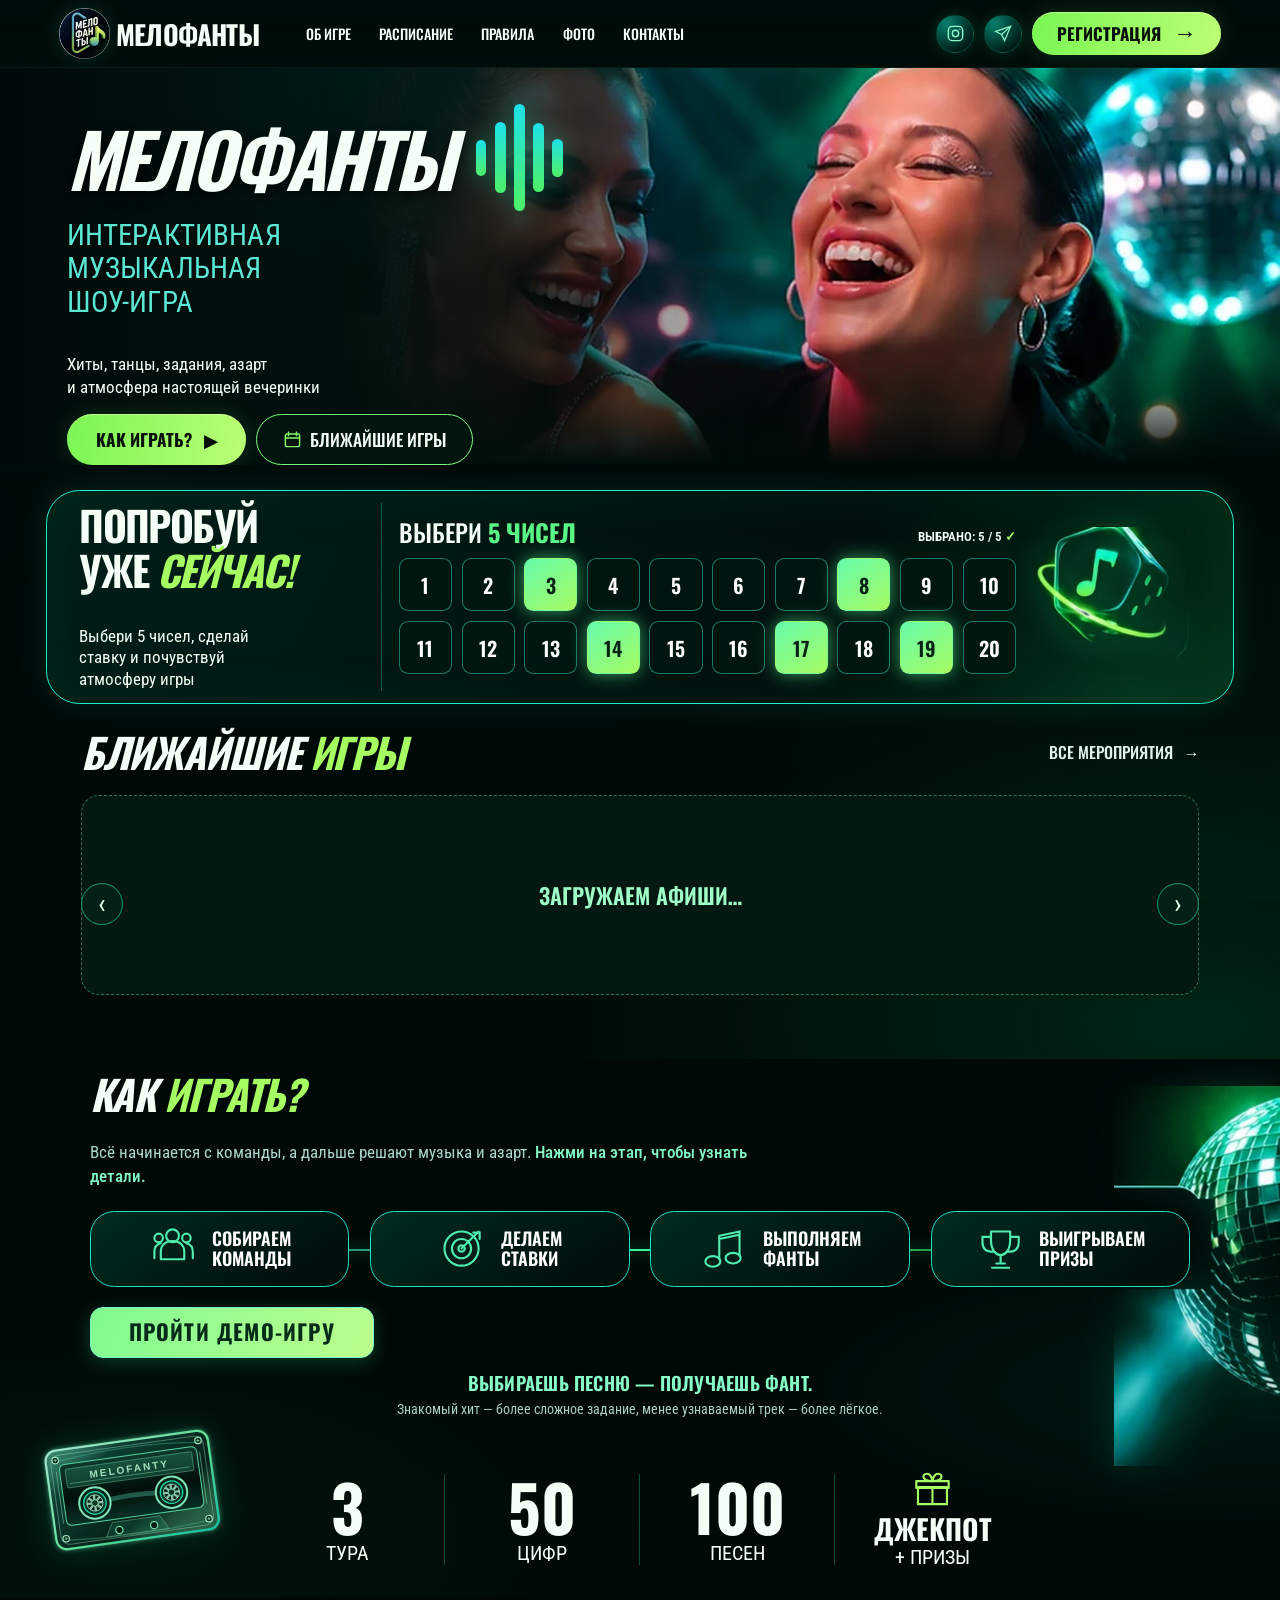
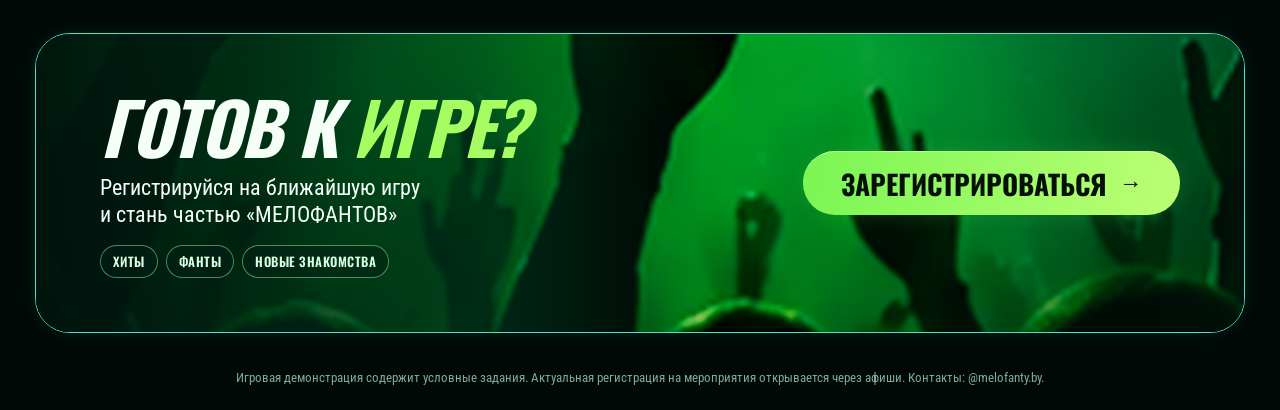
==== commit 11e0d4d5: "Keep hero and demo captions separated at mobile and desktop widths" ====
--- a/index.html
+++ b/index.html
@@ -254,8 +254,8 @@
 :root{--mf-motion-accent:var(--lime,#a5fd62);--mf-motion-cyan:var(--cyan,#16e6d0)}
 @media(prefers-reduced-motion:no-preference){
 html{scroll-behavior:smooth}
-.mf-reveal{opacity:0;transform:translate3d(0,18px,0);filter:blur(5px);transition:opacity .65s cubic-bezier(.2,.8,.2,1),transform .65s cubic-bezier(.2,.8,.2,1),filter .65s ease;transition-delay:var(--mf-delay,0ms)}
-.mf-reveal.mf-visible{opacity:1;transform:translate3d(0,0,0);filter:blur(0)}
+.mf-reveal{opacity:1;transform:none;filter:none;transition:none}
+.mf-reveal.mf-visible{opacity:1;transform:none;filter:none}
 .mf-motion-card{transition:transform .32s cubic-bezier(.2,.8,.2,1),box-shadow .32s ease,filter .32s ease!important;will-change:auto}
 @media(hover:hover) and (pointer:fine){.mf-motion-card:hover{transform:translate3d(0,-4px,0) scale(1.012);filter:brightness(1.07);box-shadow:0 14px 38px #16e6d019,0 0 22px #a5fd6218}}
 .mf-motion-button{transition:transform .2s ease,box-shadow .25s ease,filter .2s ease!important}
@@ -268,6 +268,22 @@
 
 /* Never obscure content while waiting for a scroll observer. */
 .mf-reveal,.mf-reveal.mf-visible{opacity:1!important;filter:none!important;transform:none!important;transition:none!important}
+</style>
+<style id="mf-text-legibility-fix">
+/* Readable non-overlapping captions on desktop and mobile. */
+.hero-subtitle,.hero-desc,.try-title,.try-lead{filter:none!important;text-shadow:none}
+@media(min-width:761px){
+  .hero-subtitle{font-size:clamp(24px,2.3vw,32px)!important;line-height:1.13!important}
+  .hero-desc{margin-top:34px!important;line-height:1.33!important}
+  .try-title{font-size:clamp(32px,3.2vw,45px)!important;line-height:1.08!important}
+  .try-lead{margin-top:34px!important;line-height:1.3!important}
+}
+@media(max-width:760px){
+  .hero-subtitle{line-height:1.15!important}
+  .hero-desc{margin-top:28px!important;line-height:1.3!important}
+  .try-title{line-height:1.1!important}
+  .try-lead{margin-top:22px!important;line-height:1.35!important}
+}
 </style>
 </head>
 <body>
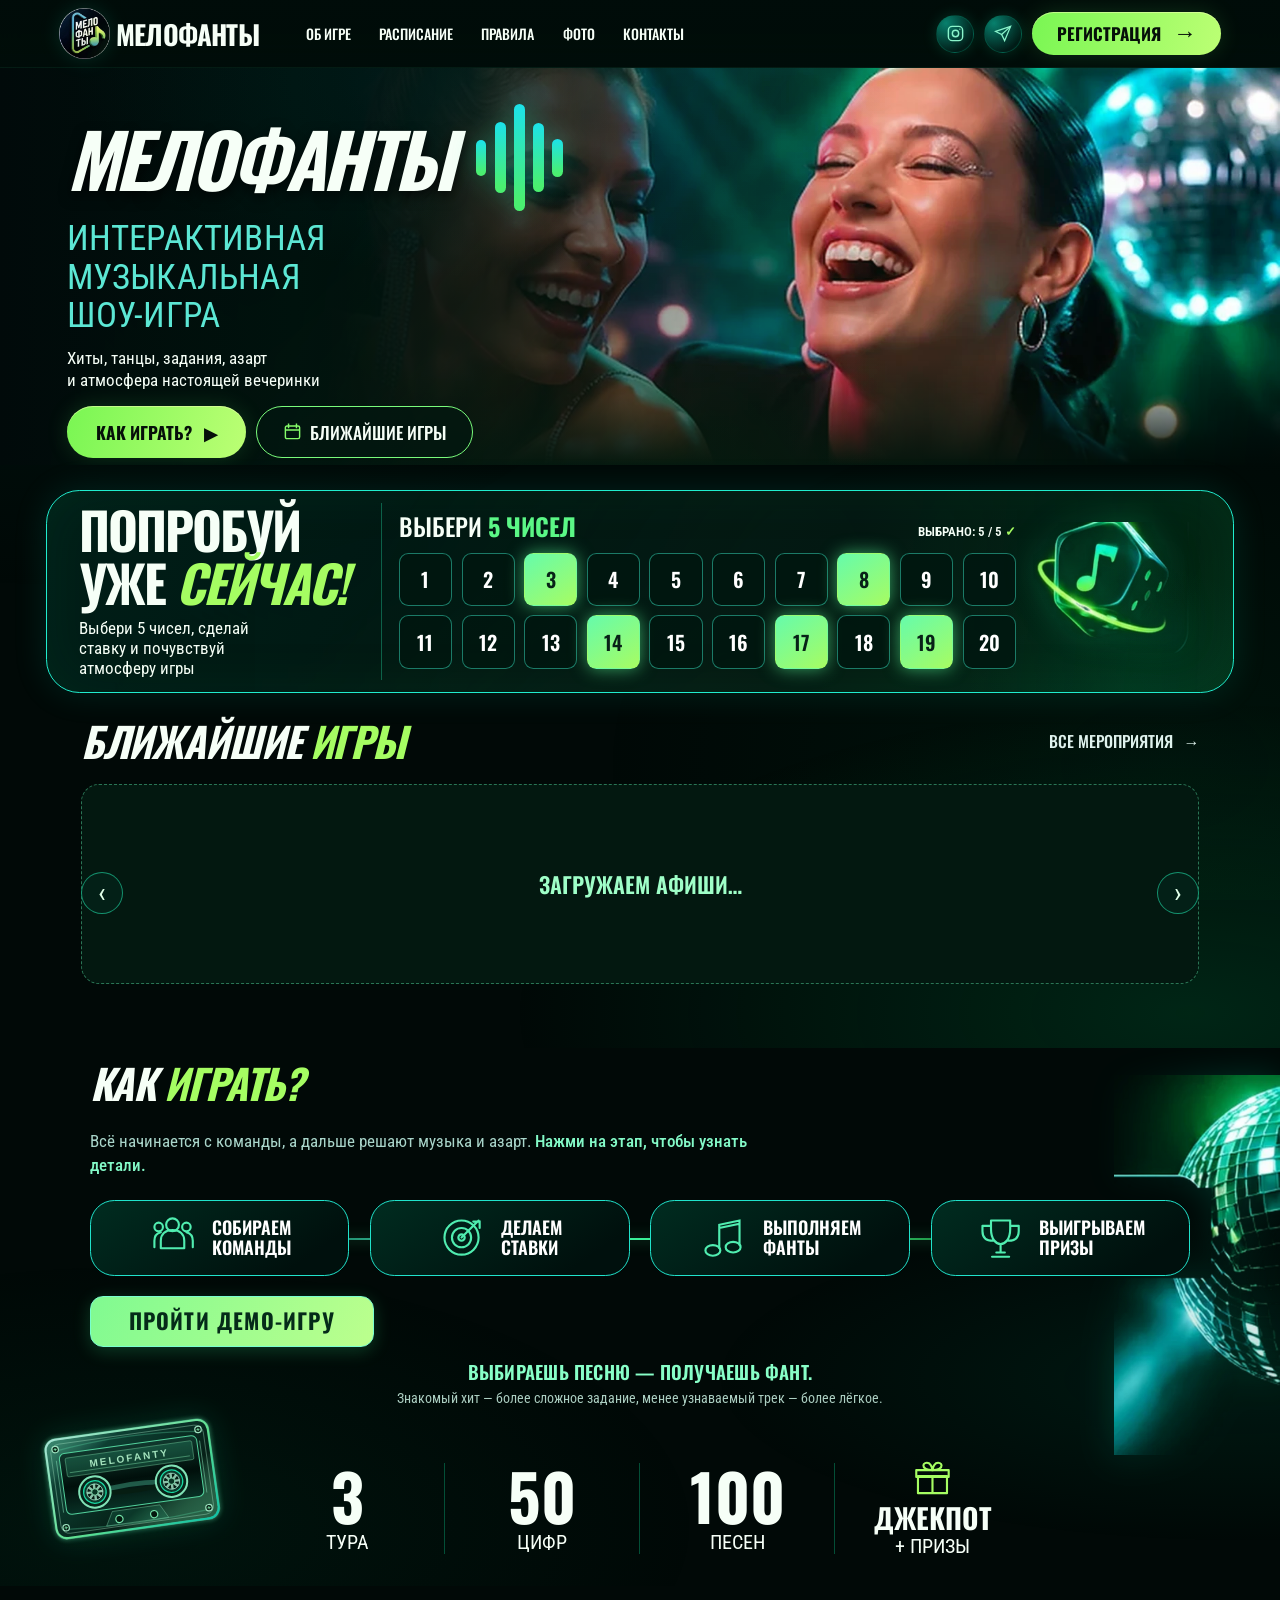
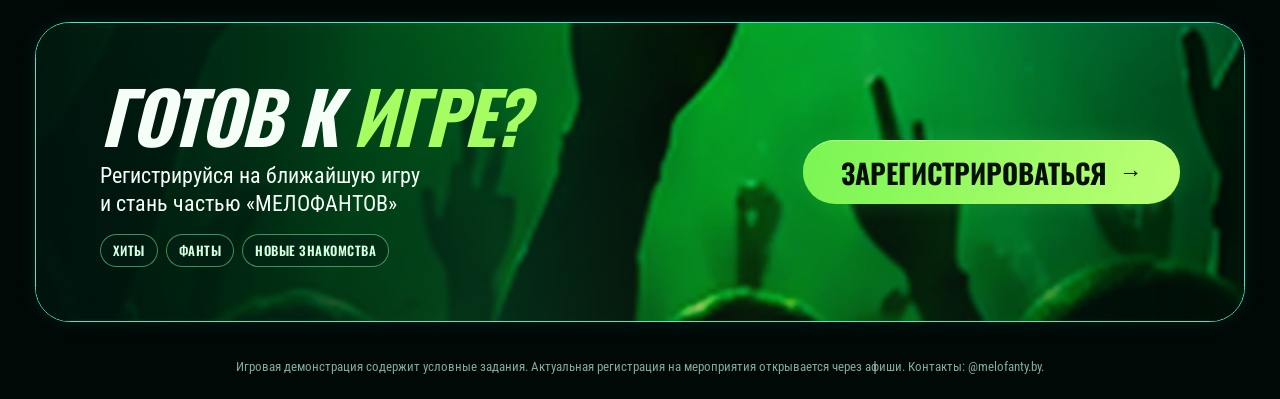
==== commit efc7e835: "Fix responsive text collision and enable shared cursor trail on all devices" ====
--- a/index.html
+++ b/index.html
@@ -250,40 +250,104 @@
   main#scrollRoot, main { touch-action: manipulation !important; }
 }
 </style>
-<style id="mf-motion-system">
-:root{--mf-motion-accent:var(--lime,#a5fd62);--mf-motion-cyan:var(--cyan,#16e6d0)}
-@media(prefers-reduced-motion:no-preference){
-html{scroll-behavior:smooth}
-.mf-reveal{opacity:1;transform:none;filter:none;transition:none}
-.mf-reveal.mf-visible{opacity:1;transform:none;filter:none}
-.mf-motion-card{transition:transform .32s cubic-bezier(.2,.8,.2,1),box-shadow .32s ease,filter .32s ease!important;will-change:auto}
-@media(hover:hover) and (pointer:fine){.mf-motion-card:hover{transform:translate3d(0,-4px,0) scale(1.012);filter:brightness(1.07);box-shadow:0 14px 38px #16e6d019,0 0 22px #a5fd6218}}
-.mf-motion-button{transition:transform .2s ease,box-shadow .25s ease,filter .2s ease!important}
-.mf-motion-button:active{transform:scale(.965)!important}
-.mf-motion-button:focus-visible{outline:2px solid var(--mf-motion-accent);outline-offset:3px}
-.mf-motion-ripple{position:absolute;pointer-events:none;border-radius:50%;background:radial-gradient(circle,#a5fd6255 0%,#16e6d022 48%,transparent 70%);transform:translate(-50%,-50%) scale(0);animation:mf-ripple .55s ease-out forwards}
-@keyframes mf-ripple{to{opacity:0;transform:translate(-50%,-50%) scale(2.7)}}
-}
-@media(prefers-reduced-motion:reduce){html{scroll-behavior:auto!important}.mf-reveal{opacity:1!important;transform:none!important;filter:none!important}.mf-motion-card,.mf-motion-button{transition:none!important}}
-
-/* Never obscure content while waiting for a scroll observer. */
-.mf-reveal,.mf-reveal.mf-visible{opacity:1!important;filter:none!important;transform:none!important;transition:none!important}
+
+<!-- MELOFANTY motion system: bundled inline for Cloudflare Worker HTML delivery. -->
+<style id="melofanty-motion-v1">
+/* MELOFANTY motion system. Inspired by the interaction patterns in Shatlyk1011/agency-website.
+   Works without React/GSAP and respects the existing layout, controls and reduced-motion. */
+:root { --mf-ease: cubic-bezier(.22,1,.36,1); --mf-soft: cubic-bezier(.645,.045,.355,1); --mf-neon: #a5fd62; --mf-aqua: #16e6d0; }
+html.mf-motion-ready .mf-reveal:not(.mf-in-view) { opacity:0; translate:0 24px; }
+html.mf-motion-ready .mf-reveal { transition:opacity .68s var(--mf-ease),translate .75s var(--mf-ease); transition-delay:var(--mf-delay,0ms); }
+html.mf-motion-ready .mf-reveal.mf-in-view { opacity:1; translate:0 0; }
+.mf-aurora-layer { position:absolute; inset:0; z-index:0; overflow:hidden; border-radius:inherit; pointer-events:none; opacity:.32; isolation:isolate; mask-image:linear-gradient(95deg,transparent,black 35%,black 75%,transparent); -webkit-mask-image:linear-gradient(95deg,transparent,black 35%,black 75%,transparent); }
+.mf-aurora-layer::after { content:""; position:absolute; inset:-60% -50%; background:repeating-linear-gradient(109deg,transparent 0%,rgba(29,241,194,.10) 9%,transparent 16%,rgba(135,255,99,.14) 23%,transparent 32%),radial-gradient(ellipse at 60% 30%,rgba(22,230,208,.34),transparent 54%),radial-gradient(ellipse at 20% 70%,rgba(151,249,96,.2),transparent 46%); background-size:240% 180%; filter:blur(22px); animation:mf-aurora-shift 19s linear infinite alternate; will-change:background-position; }
+@keyframes mf-aurora-shift { from{background-position:0% 50%} to{background-position:100% 56%} }
+.hero .mf-aurora-layer { opacity:.24; }
+body:has(#grid) main { position:relative; isolation:isolate; }
+.mast .mf-aurora-layer { opacity:.1; }
+.try-panel .mf-aurora-layer { opacity:.19; }
+.cta .mf-aurora-layer { opacity:.23; }
+.hero-copy, .cta>div, .cta>.main-btn { position:relative; z-index:2; }
+.mf-spotlight { position:relative; --mf-spot-x:50%; --mf-spot-y:50%; }
+.mf-spotlight-glow { position:absolute; inset:0; border-radius:inherit; pointer-events:none; z-index:2; opacity:0; background:radial-gradient(220px circle at var(--mf-spot-x) var(--mf-spot-y),rgba(109,254,172,.19),rgba(21,230,208,.04) 55%,transparent 75%); transition:opacity .22s ease; }
+.mf-spotlight:hover>.mf-spotlight-glow { opacity:1; }
+.mf-spotlight:focus-within>.mf-spotlight-glow { opacity:.65; }
+.mf-clickable { position:relative; overflow:hidden; -webkit-tap-highlight-color:transparent; }
+.mf-ripple { position:absolute; z-index:5; pointer-events:none; left:0; top:0; width:18px; height:18px; border-radius:50%; background:radial-gradient(circle,rgba(255,255,255,.45),rgba(111,255,186,.21) 40%,transparent 72%); transform:translate(-50%,-50%) scale(0); animation:mf-ripple .6s ease-out forwards; }
+@keyframes mf-ripple { to{opacity:0;transform:translate(-50%,-50%) scale(14)} }
+@media(hover:hover) and (pointer:fine) {
+ .main-btn, .outline-btn, .try-action, .how-play, .all-events, .back, .action, .btn, .nav-arrow, .screen-icon, .screen-exit { transition:transform .3s var(--mf-ease),box-shadow .3s ease,border-color .3s ease,filter .3s ease,background-color .3s ease; }
+ .main-btn:hover,.try-action:hover,.how-play:hover,.action:hover,.btn:hover,.screen-exit:hover { filter:brightness(1.08); }
+ .step:hover,.stat:hover,.event-card:hover,.registration:hover { border-color:rgba(135,255,148,.77); box-shadow:0 12px 35px rgba(0,0,0,.22),0 0 24px rgba(22,230,208,.09); }
+ .number-grid button:active,.step:active,.nav-arrow:active { scale:.96; }
+ .mf-parallax .hero-photo { translate:var(--mf-hero-x,0px) var(--mf-hero-y,0px); }
+ .mf-parallax .try-die { translate:var(--mf-die-x,0px) var(--mf-die-y,0px); }
+ .mf-parallax .floating-disco { translate:var(--mf-disco-x,0px) var(--mf-disco-y,0px); }
+}
+.mf-menu-scrim { position:fixed; inset:var(--header,68px) 0 0; z-index:99; background:rgba(0,14,11,.66); backdrop-filter:blur(5px); -webkit-backdrop-filter:blur(5px); opacity:0; pointer-events:none; transition:opacity .35s ease; }
+.mf-menu-scrim.mf-menu-open { opacity:1; pointer-events:auto; }
+@media(max-width:820px) {
+ .topbar .navigation.open { position:absolute; top:100%; left:auto; right:0; width:min(360px,90vw); max-height:calc(100dvh - var(--header,68px)); overflow-y:auto; border-radius:0 0 0 23px; padding:16px 23px 28px; box-shadow:-18px 25px 45px #000b,0 0 30px #19dfae16; animation:mf-menu-slide .56s var(--mf-soft) both; }
+ .topbar .navigation.open>a { position:relative; padding-left:20px; animation:mf-menu-item .58s var(--mf-ease) both; animation-delay:calc(var(--mf-menu-i,0)*55ms); }
+ .topbar .navigation.open>a::before { content:""; position:absolute; left:2px; top:50%; width:7px; height:7px; border-radius:50%; background:#a5fd62; box-shadow:0 0 10px #77ffb0; transform:translateY(-50%) scale(0); transition:transform .25s var(--mf-ease); }
+ .topbar .navigation.open>a:is(:hover,:focus-visible)::before { transform:translateY(-50%) scale(1); }
+ @keyframes mf-menu-slide { from{opacity:0;transform:translateX(65px)} to{opacity:1;transform:translateX(0)} }
+ @keyframes mf-menu-item { from{opacity:0;transform:translateX(30px)} to{opacity:1;transform:translateX(0)} }
+}
+.mf-smoke { position:fixed; inset:0; pointer-events:none; z-index:998; width:100%; height:100%; opacity:.58; }
+.mf-motion-pulse { animation:mf-soft-pop .48s var(--mf-ease) both; }
+@keyframes mf-soft-pop { from{opacity:.72; scale:.97} to{opacity:1;scale:1} }
+@media(max-width:820px),(pointer:coarse) {
+ .mf-smoke { display:none!important; }
+ .mf-aurora-layer { opacity:.13; }
+ .mf-aurora-layer::after { filter:blur(17px); animation-duration:30s; }
+ .mf-spotlight-glow { display:none; }
+ .mf-reveal { --mf-delay:0ms!important; }
+}
+@media(prefers-reduced-motion:reduce) {
+ html.mf-motion-ready .mf-reveal, html.mf-motion-ready .mf-reveal:not(.mf-in-view) { opacity:1!important;translate:none!important;transition:none!important; }
+ .mf-aurora-layer::after,.mf-ripple,.mf-motion-pulse { animation:none!important; }
+ .mf-aurora-layer { opacity:.08; }
+ .mf-smoke { display:none!important; }
+ .mf-menu-scrim,.mf-spotlight-glow { transition:none!important; }
+ .topbar .navigation.open,.topbar .navigation.open>a { animation:none!important; }
+ .mf-parallax .hero-photo,.mf-parallax .try-die,.mf-parallax .floating-disco { translate:none!important; }
+}
+/* Compact admin: avoid applying movement transforms to live, auto-refreshing registration rows. */
+.registration,.registrations-scroll .registration { translate:none!important; }
+.shade:not([hidden]) .sheet,.mf-overlay:not([hidden]) .mf-dialog,.modal-backdrop:not([hidden]) .dialog,.help-overlay:not([hidden]) .help-card { animation:mf-modal-entrance .44s var(--mf-ease) both; }
+@keyframes mf-modal-entrance { from{opacity:0;transform:translateY(15px) scale(.975)} to{opacity:1;transform:translateY(0) scale(1)} }
+.mf-field input:focus,.mf-field textarea:focus,.search:focus,.field input:focus,.field textarea:focus { box-shadow:0 0 0 3px rgba(108,252,166,.12),0 0 22px rgba(22,230,208,.08); border-color:#95ffae; }
+
 </style>
-<style id="mf-text-legibility-fix">
-/* Readable non-overlapping captions on desktop and mobile. */
-.hero-subtitle,.hero-desc,.try-title,.try-lead{filter:none!important;text-shadow:none}
-@media(min-width:761px){
-  .hero-subtitle{font-size:clamp(24px,2.3vw,32px)!important;line-height:1.13!important}
-  .hero-desc{margin-top:34px!important;line-height:1.33!important}
-  .try-title{font-size:clamp(32px,3.2vw,45px)!important;line-height:1.08!important}
-  .try-lead{margin-top:34px!important;line-height:1.3!important}
-}
+<style id="mf-responsive-type-v2">
+/* Prevent text from occupying a neighbour's column on narrow screens. */
+:where(h1,h2,h3,h4,p,small,label,.subtitle,.description,.name,.event-title,.event-venue,.reg-code,.person,.stage-heading){overflow-wrap:break-word}
+:where(.card,.event-card,.event-info,.event-list,.heading,.toolbar,.filters,.stat,.registration,.screen-main,.game-stage,.stage-card,.song-choice-card){min-width:0}
+:where(button,a,input,textarea,select){max-width:100%}
+body>.mf-smoke{display:block;pointer-events:none!important;opacity:.52}
+@media(max-width:820px),(pointer:coarse){body>.mf-smoke{display:block!important;opacity:.4!important}}
+@media(prefers-reduced-motion:reduce){body>.mf-smoke{display:none!important}}
+
 @media(max-width:760px){
-  .hero-subtitle{line-height:1.15!important}
-  .hero-desc{margin-top:28px!important;line-height:1.3!important}
-  .try-title{line-height:1.1!important}
-  .try-lead{margin-top:22px!important;line-height:1.35!important}
-}
+ .hero-copy,.try-left,.try-main,.try-head,.hero-ctas,.section-bar,.cta>div{min-width:0}
+ .try-head,.section-bar{align-items:center}
+ .hero-desc,.try-lead,.how-lead,.how-note,.cta p{overflow-wrap:break-word;line-height:1.28}
+ .cta h2,.how-title{overflow-wrap:normal;text-wrap:balance;line-height:1.06}
+ .hero-ctas>a{white-space:normal!important;min-width:0!important;text-align:center;line-height:1.12!important;padding-inline:7px!important}
+ .try-action,.how-play{white-space:normal;line-height:1.16;text-align:center}
+ #events .section-bar{min-width:0!important;gap:clamp(4px,1.4vw,8px)!important}
+ #events .section-heading{min-width:0!important}
+ #events .all-events{flex:0 0 auto!important;white-space:nowrap!important;line-height:1.15!important;text-align:right!important;justify-content:flex-end!important}
+}
+@media(max-width:355px){
+ .topbar{gap:4px}
+ .brand{max-width:43vw}
+ #events .section-heading{font-size:clamp(20px,6.8vw,24px)!important}
+ #events .all-events{font-size:clamp(8px,2.55vw,9px)!important}
+ .cta h2{font-size:clamp(37px,11vw,49px)!important}
+}
+
 </style>
 </head>
 <body>
@@ -427,1236 +491,205 @@
 window.addEventListener('resize',()=>{if(!mobile())$('navigation').classList.remove('open')});
 })();
 </script>
-<script id="mf-motion-runtime">
-(()=>{'use strict';
-if(window.__mfMotionInitialized)return;window.__mfMotionInitialized=true;
-const reduce=matchMedia('(prefers-reduced-motion: reduce)');
-if(reduce.matches)return;
-const revealSelector='.hero-copy,.hero-title,.hero-subtitle,section h2,section h3,.section-title,.event-card,.event-tile,.registration-event-card,.archive-event-card,.feature-card,.rule-card';
-const cardSelector='.event-card,.event-tile,.registration-event-card,.archive-event-card,.feature-card,.rule-card';
-const buttonSelector='button,.main-btn,[role="button"]';
-const seen=new WeakSet();
-const observer=('IntersectionObserver'in window)?new IntersectionObserver(entries=>{for(const entry of entries){if(entry.isIntersecting){entry.target.classList.add('mf-visible');observer.unobserve(entry.target)}}},{threshold:.08,rootMargin:'0px 0px -16px 0px'}):null;
-function enhance(root){
-if(!(root instanceof Element||root instanceof Document))return;
-const query=s=>[...(root instanceof Element&&root.matches(s)?[root]:[]),...root.querySelectorAll(s)];
-for(const el of query(revealSelector)){if(seen.has(el))continue;seen.add(el);if(el.closest('[hidden],[aria-hidden="true"],.modal,[role="dialog"]'))continue;el.classList.add('mf-reveal');if(observer)observer.observe(el);else el.classList.add('mf-visible')}
-for(const el of query(cardSelector))el.classList.add('mf-motion-card');
-for(const el of query(buttonSelector))el.classList.add('mf-motion-button');
-}
-let pending=false;
-function schedule(){if(pending)return;pending=true;requestAnimationFrame(()=>{pending=false;enhance(document)})}
-if(document.readyState==='loading')document.addEventListener('DOMContentLoaded',schedule,{once:true});else schedule();
-const mo=new MutationObserver(schedule);mo.observe(document.documentElement,{childList:true,subtree:true});
-document.addEventListener('pointerdown',e=>{if(e.pointerType==='touch'||reduce.matches)return;const b=e.target.closest('.mf-motion-button');if(!b||b.disabled)return;const rect=b.getBoundingClientRect();if(!rect.width||!rect.height)return;const style=getComputedStyle(b);if(style.position==='static')b.style.position='relative';if(style.overflow==='visible')b.style.overflow='hidden';const r=document.createElement('span');r.className='mf-motion-ripple';r.style.left=(e.clientX-rect.left)+'px';r.style.top=(e.clientY-rect.top)+'px';r.style.width=r.style.height=Math.max(rect.width,rect.height)+'px';b.append(r);r.addEventListener('animationend',()=>r.remove(),{once:true})},{passive:true});
-})();
-</script>
-<script id="mf-fluid-smoke">
-(()=>{
-/*
-WebGL Fluid Simulation — MIT License
-Copyright (c) 2017 Pavel Dobryakov
-Permission is hereby granted, free of charge, to any person obtaining a copy
-of this software and associated documentation files (the "Software"), to deal
-in the Software without restriction, including without limitation the rights
-to use, copy, modify, merge, publish, distribute, sublicense, and/or sell
-copies of the Software, and to permit persons to whom the Software is
-furnished to do so, subject to the following conditions:
-The above copyright notice and this permission notice shall be included in all
-copies or substantial portions of the Software.
-THE SOFTWARE IS PROVIDED "AS IS", WITHOUT WARRANTY OF ANY KIND, EXPRESS OR
-IMPLIED, INCLUDING BUT NOT LIMITED TO THE WARRANTIES OF MERCHANTABILITY,
-FITNESS FOR A PARTICULAR PURPOSE AND NONINFRINGEMENT. IN NO EVENT SHALL THE
-AUTHORS OR COPYRIGHT HOLDERS BE LIABLE FOR ANY CLAIM, DAMAGES OR OTHER
-LIABILITY, WHETHER IN AN ACTION OF CONTRACT, TORT OR OTHERWISE, ARISING FROM,
-OUT OF OR IN CONNECTION WITH THE SOFTWARE OR THE USE OR OTHER DEALINGS IN THE
-SOFTWARE.
-Derived from MIT WebGL-Fluid-Simulation by PavelDoGreat, adapted to the
-reference experience in Shatlyk1011/agency-website; MELOFANTY palette.
-*/
-
-const initCursor = () => {
-  if(matchMedia('(prefers-reduced-motion: reduce)').matches)return;
-  if(window.__mfFluidSmokeInitialized)return;
-  const isTouch=matchMedia('(pointer: coarse)').matches || navigator.maxTouchPoints>0;
-  window.__mfFluidSmokeInitialized=true;
-  // anim setup || in an active project you can set this to the html body. however ive found a bound box to the viewport looks + performs better
-  const canvas=document.createElement('canvas');
-  canvas.id='mf-fluid-canvas';
-  canvas.setAttribute('aria-hidden','true');
-  canvas.style.cssText='position:fixed;inset:0;width:100vw;height:100dvh;pointer-events:none!important;touch-action:auto;z-index:8;opacity:.68;mix-blend-mode:screen;contain:strict';
-  document.body.appendChild(canvas);
-  resizeCanvas();
-
-  let config = {
-    SIM_RESOLUTION: isTouch ? 66 : 115,
-    DYE_RESOLUTION: isTouch ? 360 : 720,
-    CAPTURE_RESOLUTION: 512,
-
-    DENSITY_DISSIPATION: isTouch ? 1.45 : 1.7,
-    VELOCITY_DISSIPATION: 0.9,
-    PRESSURE: 0.1,
-    PRESSURE_ITERATIONS: isTouch ? 10 : 16,
-    CURL: 14,
-    SPLAT_RADIUS: isTouch ? 1.15 : 0.95,
-    SPLAT_FORCE: isTouch ? 4200 : 5000,
-    SHADING: true,
-    // COLOR_UPDATE_SPEED: 1.400,
-    COLOR_UPDATE_SPEED: 10,
-    PAUSED: false,
-    BACK_COLOR: { r: 0, g: 0, b: 0 },
-    TRANSPARENT: true,
-  };
-
-  function pointerPrototype() {
-    this.id = -1;
-    this.texcoordX = 0;
-    this.texcoordY = 0;
-    this.prevTexcoordX = 0;
-    this.prevTexcoordY = 0;
-    this.deltaX = 0;
-    this.deltaY = 0;
-    this.down = false;
-    this.moved = false;
-    this.color = [0, 0, 0];
-  }
-
-  let pointers = [];
-  pointers.push(new pointerPrototype());
-
-  const { gl, ext } = getWebGLContext(canvas);
-
-  if (!ext.supportLinearFiltering) {
-    config.DYE_RESOLUTION = 256;
-    config.SHADING = false;
-  }
-
-  function getWebGLContext(canvas) {
-    const params = { alpha: true, depth: false, stencil: false, antialias: false, preserveDrawingBuffer: false };
-
-    let gl = canvas.getContext('webgl2', params);
-    const isWebGL2 = !!gl;
-    if (!isWebGL2) gl = canvas.getContext('webgl', params) || canvas.getContext('experimental-webgl', params);
-    if(!gl)throw Error('WebGL is unavailable');
-
-    let halfFloat;
-    let supportLinearFiltering;
-    if (isWebGL2) {
-      gl.getExtension('EXT_color_buffer_float');
-      supportLinearFiltering = gl.getExtension('OES_texture_float_linear');
-    } else {
-      halfFloat = gl.getExtension('OES_texture_half_float');
-      if(!halfFloat)throw Error('WebGL half float not supported');
-      supportLinearFiltering = gl.getExtension('OES_texture_half_float_linear');
+
+<script id="melofanty-motion-v1">
+/* MELOFANTY lightweight motion layer: non-blocking enhancement for the existing static pages. */
+(function () {
+ 'use strict';
+ var doc=document,html=doc.documentElement;
+ if(html.hasAttribute('data-mf-motion'))return;
+ html.setAttribute('data-mf-motion','1');
+ var reduce=window.matchMedia&&window.matchMedia('(prefers-reduced-motion: reduce)').matches;
+ var fine=window.matchMedia&&window.matchMedia('(hover: hover) and (pointer: fine)').matches;
+ var isHome=!!doc.getElementById('hero');
+ var isAdmin=!!doc.getElementById('app')&&!!doc.querySelector('.mast');
+ var isEvents=!!doc.getElementById('grid')&&!!doc.querySelector('main .toolbar');
+ var isGame=!!doc.getElementById('gameStage');
+ function each(selector,fn,root){(root||doc).querySelectorAll(selector).forEach(fn);}
+ function aurora(){
+  var nodes=isHome?'.hero,.try-panel,.cta':isEvents?'main':isAdmin?'.mast':'';
+  if(!nodes)return;
+  each(nodes,function(el){
+   if(el.querySelector(':scope > .mf-aurora-layer'))return;
+   var layer=doc.createElement('span');layer.className='mf-aurora-layer';layer.setAttribute('aria-hidden','true');
+   if(isEvents){el.style.position='relative';layer.style.opacity='.12';layer.style.height='min(380px,85vh)';layer.style.bottom='auto';}
+   el.appendChild(layer);
+  });
+ }
+ function reveals(){
+  if(reduce||!('IntersectionObserver' in window))return;
+  var candidates=isHome?'.hero-copy,.hero-energy,.try-left,.try-main,.events .section-bar,.how-title,.how-lead,.steps,.how-play,.stats,.cta>div,.cta>.main-btn,.event-list>.event-card':
+   isEvents?'main>.overline,main>h1,main>.subtitle,main>.toolbar,#grid>.card':
+   isAdmin?'#app>.heading,#app>.stats,#app>.event-grid>.event-card,#app>.event-grid,#app>.empty':'';
+  if(!candidates)return;
+  var observer=new IntersectionObserver(function(entries){
+   entries.forEach(function(entry){
+    if(entry.isIntersecting){entry.target.classList.add('mf-in-view');observer.unobserve(entry.target);}
+   });
+  },{root:null,threshold:0.06,rootMargin:'0px 0px 35px 0px'});
+  function scan(){
+   each(candidates,function(el,i){
+    if(el.classList.contains('mf-reveal'))return;
+    el.classList.add('mf-reveal');
+    el.style.setProperty('--mf-delay',Math.min(i%4*65,195)+'ms');
+    observer.observe(el);
+   });
+  }
+  scan();
+  requestAnimationFrame(function(){html.classList.add('mf-motion-ready');});
+  var dynamic=isHome?doc.getElementById('eventList'):isEvents?doc.getElementById('grid'):isAdmin?doc.getElementById('app'):null;
+  if(dynamic&&'MutationObserver' in window){
+   var pending=false;
+   new MutationObserver(function(){if(pending)return;pending=true;requestAnimationFrame(function(){pending=false;scan();});}).observe(dynamic,{childList:true,subtree:true});
+  }
+ }
+ function spotlight(){
+  if(!fine||reduce)return;
+  var selectors=isHome?'.try-panel,.step,.event-list .mf-poster-frame,.stats .stat':
+   isEvents?'#grid .card':isAdmin?'.event-grid .event-card,.stats .stat,.registration':'';
+  if(!selectors)return;
+  function enrich(root){
+   each(selectors,function(el){
+    if(el.classList.contains('mf-spotlight'))return;
+    el.classList.add('mf-spotlight');
+    var glow=doc.createElement('span');glow.className='mf-spotlight-glow';glow.setAttribute('aria-hidden','true');
+    el.appendChild(glow);
+   },root);
+  }
+  enrich(doc);
+  doc.addEventListener('pointermove',function(e){
+   if(e.pointerType!=='mouse')return;
+   var t=e.target.closest&&e.target.closest('.mf-spotlight');
+   if(!t)return;
+   var r=t.getBoundingClientRect();
+   t.style.setProperty('--mf-spot-x',(e.clientX-r.left).toFixed(1)+'px');
+   t.style.setProperty('--mf-spot-y',(e.clientY-r.top).toFixed(1)+'px');
+  },{passive:true});
+  var target=isHome?doc.getElementById('eventList'):isEvents?doc.getElementById('grid'):isAdmin?doc.getElementById('app'):null;
+  if(target&&'MutationObserver' in window){
+   var pending=false;
+   new MutationObserver(function(){if(pending)return;pending=true;requestAnimationFrame(function(){pending=false;enrich(doc);});}).observe(target,{childList:true,subtree:true});
+  }
+ }
+ function ripples(){
+  if(reduce)return;
+  var q='.main-btn,.outline-btn,.try-action,.how-play,.all-events,.nav-arrow,.step,.back,.action,.btn,.mf-submit,.mf-secondary,.screen-icon,.screen-exit';
+  doc.addEventListener('pointerdown',function(e){
+   var el=e.target.closest&&e.target.closest(q);
+   if(!el||el.disabled||el.closest('[hidden]'))return;
+   var box=el.getBoundingClientRect(),d=doc.createElement('span');
+   el.classList.add('mf-clickable');d.className='mf-ripple';d.setAttribute('aria-hidden','true');
+   d.style.left=(e.clientX-box.left)+'px';d.style.top=(e.clientY-box.top)+'px';
+   el.appendChild(d);d.addEventListener('animationend',function(){d.remove();},{once:true});
+  },{passive:true});
+ }
+ function menu(){
+  var nav=doc.getElementById('navigation'),toggle=doc.getElementById('menuToggle');
+  if(!nav||!toggle)return;
+  each('#navigation a',function(a,i){a.style.setProperty('--mf-menu-i',i);});
+  var scrim=doc.createElement('div');scrim.className='mf-menu-scrim';scrim.setAttribute('aria-hidden','true');doc.body.appendChild(scrim);
+  function sync(){
+   var open=nav.classList.contains('open')&&window.matchMedia('(max-width:820px)').matches;
+   scrim.classList.toggle('mf-menu-open',open);
+   toggle.setAttribute('aria-label',open?'Закрыть меню':'Открыть меню');
+  }
+  scrim.addEventListener('click',function(){if(nav.classList.contains('open'))toggle.click();});
+  new MutationObserver(sync).observe(nav,{attributes:true,attributeFilter:['class']});
+  window.addEventListener('resize',sync,{passive:true});sync();
+ }
+ function parallax(){
+  if(!isHome||!fine||reduce)return;
+  var hero=doc.getElementById('hero'),panel=doc.getElementById('try'),how=doc.getElementById('how');
+  html.classList.add('mf-parallax');
+  function track(el,xName,yName,range){
+   if(!el)return;
+   var raf=0,x=0,y=0;
+   el.addEventListener('pointermove',function(e){
+    var r=el.getBoundingClientRect();
+    x=((e.clientX-r.left)/Math.max(r.width,1)-.5)*range;
+    y=((e.clientY-r.top)/Math.max(r.height,1)-.5)*range;
+    if(raf)return;
+    raf=requestAnimationFrame(function(){raf=0;html.style.setProperty(xName,x.toFixed(1)+'px');html.style.setProperty(yName,y.toFixed(1)+'px');});
+   },{passive:true});
+   el.addEventListener('pointerleave',function(){html.style.setProperty(xName,'0px');html.style.setProperty(yName,'0px');},{passive:true});
+  }
+  track(hero,'--mf-hero-x','--mf-hero-y',15);
+  track(panel,'--mf-die-x','--mf-die-y',13);
+  track(how,'--mf-disco-x','--mf-disco-y',10);
+ }
+ function smoke(){
+  if(reduce||doc.visibilityState==='hidden')return;
+  var c=doc.createElement('canvas');c.className='mf-smoke';c.setAttribute('aria-hidden','true');
+  var ctx=c.getContext('2d',{alpha:true});if(!ctx)return;
+  doc.body.appendChild(c);
+  var mobile=window.matchMedia('(pointer:coarse)').matches;
+  var dpr=1,w=0,h=0,items=[],frame=0,last=0,previous=null;
+  var sprite=doc.createElement('canvas');sprite.width=sprite.height=96;
+  var sc=sprite.getContext('2d');
+  var g=sc.createRadialGradient(48,48,0,48,48,48);
+  g.addColorStop(0,'rgba(113,255,175,.35)');
+  g.addColorStop(.24,'rgba(48,248,186,.25)');
+  g.addColorStop(.58,'rgba(24,218,196,.08)');
+  g.addColorStop(1,'rgba(19,214,179,0)');
+  sc.fillStyle=g;sc.fillRect(0,0,96,96);
+  function size(){
+    mobile=window.matchMedia('(pointer:coarse)').matches;
+    dpr=Math.min(window.devicePixelRatio||1,mobile?1.25:1.5);
+    w=innerWidth;h=innerHeight;
+    c.width=Math.round(w*dpr);c.height=Math.round(h*dpr);
+    ctx.setTransform(dpr,0,0,dpr,0,0);
+  }
+  function render(now){
+    frame=0;ctx.clearRect(0,0,w,h);
+    var lifetime=mobile?740:880;
+    items=items.filter(function(p){
+      var age=(now-p.t)/lifetime;if(age>=1)return false;
+      ctx.globalAlpha=(1-age)*.46;
+      var r=p.r*(.72+age*1.65);
+      ctx.drawImage(sprite,p.x-r/2+p.vx*age*13,p.y-r/2-age*21,r,r);
+      return true;
+    });
+    ctx.globalAlpha=1;
+    if(items.length)frame=requestAnimationFrame(render);
+  }
+  function spawn(x,y,touch){
+    var now=performance.now(),delay=touch?28:19;
+    if(now-last<delay)return;
+    last=now;
+    var dx=previous&&previous.touch===touch?x-previous.x:0;
+    var dy=previous&&previous.touch===touch?y-previous.y:0;
+    var dist=Math.hypot(dx,dy);
+    var count=dist>160?1:Math.min(touch?5:4,Math.max(1,Math.ceil(dist/17)));
+    for(var i=1;i<=count;i++){
+      var t=i/count;
+      items.push({x:x-dx*(1-t),y:y-dy*(1-t),t:now-(count-i)*17,
+        r:(touch?48:52)+Math.random()*15,vx:Math.random()*2-1});
     }
-
-    gl.clearColor(0.0, 0.0, 0.0, 1.0);
-
-    const halfFloatTexType = isWebGL2 ? gl.HALF_FLOAT : halfFloat.HALF_FLOAT_OES;
-    let formatRGBA;
-    let formatRG;
-    let formatR;
-
-    if (isWebGL2) {
-      formatRGBA = getSupportedFormat(gl, gl.RGBA16F, gl.RGBA, halfFloatTexType);
-      formatRG = getSupportedFormat(gl, gl.RG16F, gl.RG, halfFloatTexType);
-      formatR = getSupportedFormat(gl, gl.R16F, gl.RED, halfFloatTexType);
-    } else {
-      formatRGBA = getSupportedFormat(gl, gl.RGBA, gl.RGBA, halfFloatTexType);
-      formatRG = getSupportedFormat(gl, gl.RGBA, gl.RGBA, halfFloatTexType);
-      formatR = getSupportedFormat(gl, gl.RGBA, gl.RGBA, halfFloatTexType);
-    }
-
-    return {
-      gl,
-      ext: {
-        formatRGBA,
-        formatRG,
-        formatR,
-        halfFloatTexType,
-        supportLinearFiltering,
-      },
-    };
-  }
-
-  function getSupportedFormat(gl, internalFormat, format, type) {
-    if (!supportRenderTextureFormat(gl, internalFormat, format, type)) {
-      switch (internalFormat) {
-        case gl.R16F:
-          return getSupportedFormat(gl, gl.RG16F, gl.RG, type);
-        case gl.RG16F:
-          return getSupportedFormat(gl, gl.RGBA16F, gl.RGBA, type);
-        default:
-          return null;
-      }
-    }
-
-    return {
-      internalFormat,
-      format,
-    };
-  }
-
-  function supportRenderTextureFormat(gl, internalFormat, format, type) {
-    let texture = gl.createTexture();
-    gl.bindTexture(gl.TEXTURE_2D, texture);
-    gl.texParameteri(gl.TEXTURE_2D, gl.TEXTURE_MIN_FILTER, gl.NEAREST);
-    gl.texParameteri(gl.TEXTURE_2D, gl.TEXTURE_MAG_FILTER, gl.NEAREST);
-    gl.texParameteri(gl.TEXTURE_2D, gl.TEXTURE_WRAP_S, gl.CLAMP_TO_EDGE);
-    gl.texParameteri(gl.TEXTURE_2D, gl.TEXTURE_WRAP_T, gl.CLAMP_TO_EDGE);
-    gl.texImage2D(gl.TEXTURE_2D, 0, internalFormat, 4, 4, 0, format, type, null);
-
-    let fbo = gl.createFramebuffer();
-    gl.bindFramebuffer(gl.FRAMEBUFFER, fbo);
-    gl.framebufferTexture2D(gl.FRAMEBUFFER, gl.COLOR_ATTACHMENT0, gl.TEXTURE_2D, texture, 0);
-
-    let status = gl.checkFramebufferStatus(gl.FRAMEBUFFER);
-    return status == gl.FRAMEBUFFER_COMPLETE;
-  }
-
-  class Material {
-    constructor(vertexShader, fragmentShaderSource) {
-      this.vertexShader = vertexShader;
-      this.fragmentShaderSource = fragmentShaderSource;
-      this.programs = [];
-      this.activeProgram = null;
-      this.uniforms = [];
-    }
-
-    setKeywords(keywords) {
-      let hash = 0;
-      for (let i = 0; i < keywords.length; i++) hash += hashCode(keywords[i]);
-
-      let program = this.programs[hash];
-      if (program == null) {
-        let fragmentShader = compileShader(gl.FRAGMENT_SHADER, this.fragmentShaderSource, keywords);
-        program = createProgram(this.vertexShader, fragmentShader);
-        this.programs[hash] = program;
-      }
-
-      if (program == this.activeProgram) return;
-
-      this.uniforms = getUniforms(program);
-      this.activeProgram = program;
-    }
-
-    bind() {
-      gl.useProgram(this.activeProgram);
-    }
-  }
-
-  class Program {
-    constructor(vertexShader, fragmentShader) {
-      this.uniforms = {};
-      this.program = createProgram(vertexShader, fragmentShader);
-      this.uniforms = getUniforms(this.program);
-    }
-
-    bind() {
-      gl.useProgram(this.program);
-    }
-  }
-
-  function createProgram(vertexShader, fragmentShader) {
-    let program = gl.createProgram();
-    gl.attachShader(program, vertexShader);
-    gl.attachShader(program, fragmentShader);
-    gl.linkProgram(program);
-
-    if (!gl.getProgramParameter(program, gl.LINK_STATUS)) console.trace(gl.getProgramInfoLog(program));
-
-    return program;
-  }
-
-  function getUniforms(program) {
-    let uniforms = [];
-    let uniformCount = gl.getProgramParameter(program, gl.ACTIVE_UNIFORMS);
-    for (let i = 0; i < uniformCount; i++) {
-      let uniformName = gl.getActiveUniform(program, i).name;
-      uniforms[uniformName] = gl.getUniformLocation(program, uniformName);
-    }
-    return uniforms;
-  }
-
-  function compileShader(type, source, keywords) {
-    source = addKeywords(source, keywords);
-
-    const shader = gl.createShader(type);
-    gl.shaderSource(shader, source);
-    gl.compileShader(shader);
-
-    if (!gl.getShaderParameter(shader, gl.COMPILE_STATUS)) console.trace(gl.getShaderInfoLog(shader));
-
-    return shader;
-  }
-
-  function addKeywords(source, keywords) {
-    if (keywords == null) return source;
-    let keywordsString = '';
-    keywords.forEach((keyword) => {
-      keywordsString += '#define ' + keyword + '\n';
-    });
-
-    return keywordsString + source;
-  }
-
-  const baseVertexShader = compileShader(
-    gl.VERTEX_SHADER,
-    `
-    precision highp float;
-
-    attribute vec2 aPosition;
-    varying vec2 vUv;
-    varying vec2 vL;
-    varying vec2 vR;
-    varying vec2 vT;
-    varying vec2 vB;
-    uniform vec2 texelSize;
-
-    void main () {
-        vUv = aPosition * 0.5 + 0.5;
-        vL = vUv - vec2(texelSize.x, 0.0);
-        vR = vUv + vec2(texelSize.x, 0.0);
-        vT = vUv + vec2(0.0, texelSize.y);
-        vB = vUv - vec2(0.0, texelSize.y);
-        gl_Position = vec4(aPosition, 0.0, 1.0);
-    }
-`,
-  );
-
-  const blurVertexShader = compileShader(
-    gl.VERTEX_SHADER,
-    `
-    precision highp float;
-
-    attribute vec2 aPosition;
-    varying vec2 vUv;
-    varying vec2 vL;
-    varying vec2 vR;
-    uniform vec2 texelSize;
-
-    void main () {
-        vUv = aPosition * 0.5 + 0.5;
-        float offset = 1.33333333;
-        vL = vUv - texelSize * offset;
-        vR = vUv + texelSize * offset;
-        gl_Position = vec4(aPosition, 0.0, 1.0);
-    }
-`,
-  );
-
-  const blurShader = compileShader(
-    gl.FRAGMENT_SHADER,
-    `
-    precision mediump float;
-    precision mediump sampler2D;
-
-    varying vec2 vUv;
-    varying vec2 vL;
-    varying vec2 vR;
-    uniform sampler2D uTexture;
-
-    void main () {
-        vec4 sum = texture2D(uTexture, vUv) * 0.29411764;
-        sum += texture2D(uTexture, vL) * 0.35294117;
-        sum += texture2D(uTexture, vR) * 0.35294117;
-        gl_FragColor = sum;
-    }
-`,
-  );
-
-  const copyShader = compileShader(
-    gl.FRAGMENT_SHADER,
-    `
-    precision mediump float;
-    precision mediump sampler2D;
-
-    varying highp vec2 vUv;
-    uniform sampler2D uTexture;
-
-    void main () {
-        gl_FragColor = texture2D(uTexture, vUv);
-    }
-`,
-  );
-
-  const clearShader = compileShader(
-    gl.FRAGMENT_SHADER,
-    `
-    precision mediump float;
-    precision mediump sampler2D;
-
-    varying highp vec2 vUv;
-    uniform sampler2D uTexture;
-    uniform float value;
-
-    void main () {
-        gl_FragColor = value * texture2D(uTexture, vUv);
-    }
-`,
-  );
-
-  const colorShader = compileShader(
-    gl.FRAGMENT_SHADER,
-    `
-    precision mediump float;
-
-    uniform vec4 color;
-
-    void main () {
-        gl_FragColor = color;
-    }
-`,
-  );
-
-  const displayShaderSource = `
-    precision highp float;
-    precision highp sampler2D;
-
-    varying vec2 vUv;
-    varying vec2 vL;
-    varying vec2 vR;
-    varying vec2 vT;
-    varying vec2 vB;
-    uniform sampler2D uTexture;
-    uniform sampler2D uDithering;
-    uniform vec2 ditherScale;
-    uniform vec2 texelSize;
-
-    vec3 linearToGamma (vec3 color) {
-        color = max(color, vec3(0));
-        return max(1.055 * pow(color, vec3(0.416666667)) - 0.055, vec3(0));
-    }
-
-    void main () {
-        vec3 c = texture2D(uTexture, vUv).rgb;
-
-    #ifdef SHADING
-        vec3 lc = texture2D(uTexture, vL).rgb;
-        vec3 rc = texture2D(uTexture, vR).rgb;
-        vec3 tc = texture2D(uTexture, vT).rgb;
-        vec3 bc = texture2D(uTexture, vB).rgb;
-
-        float dx = length(rc) - length(lc);
-        float dy = length(tc) - length(bc);
-
-        vec3 n = normalize(vec3(dx, dy, length(texelSize)));
-        vec3 l = vec3(0.0, 0.0, 1.0);
-
-        float diffuse = clamp(dot(n, l) + 0.7, 0.7, 1.0);
-        c *= diffuse;
-    #endif
-
-        float a = max(c.r, max(c.g, c.b));
-        gl_FragColor = vec4(c, a);
-    }
-`;
-
-  const splatShader = compileShader(
-    gl.FRAGMENT_SHADER,
-    `
-    precision highp float;
-    precision highp sampler2D;
-
-    varying vec2 vUv;
-    uniform sampler2D uTarget;
-    uniform float aspectRatio;
-    uniform vec3 color;
-    uniform vec2 point;
-    uniform float radius;
-
-    void main () {
-        vec2 p = vUv - point.xy;
-        p.x *= aspectRatio;
-        vec3 splat = exp(-dot(p, p) / radius) * color;
-        vec3 base = texture2D(uTarget, vUv).xyz;
-        gl_FragColor = vec4(base + splat, 1.0);
-    }
-`,
-  );
-
-  const advectionShader = compileShader(
-    gl.FRAGMENT_SHADER,
-    `
-    precision highp float;
-    precision highp sampler2D;
-
-    varying vec2 vUv;
-    uniform sampler2D uVelocity;
-    uniform sampler2D uSource;
-    uniform vec2 texelSize;
-    uniform vec2 dyeTexelSize;
-    uniform float dt;
-    uniform float dissipation;
-
-    vec4 bilerp (sampler2D sam, vec2 uv, vec2 tsize) {
-        vec2 st = uv / tsize - 0.5;
-
-        vec2 iuv = floor(st);
-        vec2 fuv = fract(st);
-
-        vec4 a = texture2D(sam, (iuv + vec2(0.5, 0.5)) * tsize);
-        vec4 b = texture2D(sam, (iuv + vec2(1.5, 0.5)) * tsize);
-        vec4 c = texture2D(sam, (iuv + vec2(0.5, 1.5)) * tsize);
-        vec4 d = texture2D(sam, (iuv + vec2(1.5, 1.5)) * tsize);
-
-        return mix(mix(a, b, fuv.x), mix(c, d, fuv.x), fuv.y);
-    }
-
-    void main () {
-    #ifdef MANUAL_FILTERING
-        vec2 coord = vUv - dt * bilerp(uVelocity, vUv, texelSize).xy * texelSize;
-        vec4 result = bilerp(uSource, coord, dyeTexelSize);
-    #else
-        vec2 coord = vUv - dt * texture2D(uVelocity, vUv).xy * texelSize;
-        vec4 result = texture2D(uSource, coord);
-    #endif
-        float decay = 1.0 + dissipation * dt;
-        gl_FragColor = result / decay;
-    }`,
-    ext.supportLinearFiltering ? null : ['MANUAL_FILTERING'],
-  );
-
-  const divergenceShader = compileShader(
-    gl.FRAGMENT_SHADER,
-    `
-    precision mediump float;
-    precision mediump sampler2D;
-
-    varying highp vec2 vUv;
-    varying highp vec2 vL;
-    varying highp vec2 vR;
-    varying highp vec2 vT;
-    varying highp vec2 vB;
-    uniform sampler2D uVelocity;
-
-    void main () {
-        float L = texture2D(uVelocity, vL).x;
-        float R = texture2D(uVelocity, vR).x;
-        float T = texture2D(uVelocity, vT).y;
-        float B = texture2D(uVelocity, vB).y;
-
-        vec2 C = texture2D(uVelocity, vUv).xy;
-        if (vL.x < 0.0) { L = -C.x; }
-        if (vR.x > 1.0) { R = -C.x; }
-        if (vT.y > 1.0) { T = -C.y; }
-        if (vB.y < 0.0) { B = -C.y; }
-
-        float div = 0.5 * (R - L + T - B);
-        gl_FragColor = vec4(div, 0.0, 0.0, 1.0);
-    }
-`,
-  );
-
-  const curlShader = compileShader(
-    gl.FRAGMENT_SHADER,
-    `
-    precision mediump float;
-    precision mediump sampler2D;
-
-    varying highp vec2 vUv;
-    varying highp vec2 vL;
-    varying highp vec2 vR;
-    varying highp vec2 vT;
-    varying highp vec2 vB;
-    uniform sampler2D uVelocity;
-
-    void main () {
-        float L = texture2D(uVelocity, vL).y;
-        float R = texture2D(uVelocity, vR).y;
-        float T = texture2D(uVelocity, vT).x;
-        float B = texture2D(uVelocity, vB).x;
-        float vorticity = R - L - T + B;
-        gl_FragColor = vec4(0.5 * vorticity, 0.0, 0.0, 1.0);
-    }
-`,
-  );
-
-  const vorticityShader = compileShader(
-    gl.FRAGMENT_SHADER,
-    `
-    precision highp float;
-    precision highp sampler2D;
-
-    varying vec2 vUv;
-    varying vec2 vL;
-    varying vec2 vR;
-    varying vec2 vT;
-    varying vec2 vB;
-    uniform sampler2D uVelocity;
-    uniform sampler2D uCurl;
-    uniform float curl;
-    uniform float dt;
-
-    void main () {
-        float L = texture2D(uCurl, vL).x;
-        float R = texture2D(uCurl, vR).x;
-        float T = texture2D(uCurl, vT).x;
-        float B = texture2D(uCurl, vB).x;
-        float C = texture2D(uCurl, vUv).x;
-
-        vec2 force = 0.5 * vec2(abs(T) - abs(B), abs(R) - abs(L));
-        force /= length(force) + 0.0001;
-        force *= curl * C;
-        force.y *= -1.0;
-
-        vec2 velocity = texture2D(uVelocity, vUv).xy;
-        velocity += force * dt;
-        velocity = min(max(velocity, -1000.0), 1000.0);
-        gl_FragColor = vec4(velocity, 0.0, 1.0);
-    }
-`,
-  );
-
-  const pressureShader = compileShader(
-    gl.FRAGMENT_SHADER,
-    `
-    precision mediump float;
-    precision mediump sampler2D;
-
-    varying highp vec2 vUv;
-    varying highp vec2 vL;
-    varying highp vec2 vR;
-    varying highp vec2 vT;
-    varying highp vec2 vB;
-    uniform sampler2D uPressure;
-    uniform sampler2D uDivergence;
-
-    void main () {
-        float L = texture2D(uPressure, vL).x;
-        float R = texture2D(uPressure, vR).x;
-        float T = texture2D(uPressure, vT).x;
-        float B = texture2D(uPressure, vB).x;
-        float C = texture2D(uPressure, vUv).x;
-        float divergence = texture2D(uDivergence, vUv).x;
-        float pressure = (L + R + B + T - divergence) * 0.25;
-        gl_FragColor = vec4(pressure, 0.0, 0.0, 1.0);
-    }
-`,
-  );
-
-  const gradientSubtractShader = compileShader(
-    gl.FRAGMENT_SHADER,
-    `
-    precision mediump float;
-    precision mediump sampler2D;
-
-    varying highp vec2 vUv;
-    varying highp vec2 vL;
-    varying highp vec2 vR;
-    varying highp vec2 vT;
-    varying highp vec2 vB;
-    uniform sampler2D uPressure;
-    uniform sampler2D uVelocity;
-
-    void main () {
-        float L = texture2D(uPressure, vL).x;
-        float R = texture2D(uPressure, vR).x;
-        float T = texture2D(uPressure, vT).x;
-        float B = texture2D(uPressure, vB).x;
-        vec2 velocity = texture2D(uVelocity, vUv).xy;
-        velocity.xy -= vec2(R - L, T - B);
-        gl_FragColor = vec4(velocity, 0.0, 1.0);
-    }
-`,
-  );
-
-  const blit = (() => {
-    gl.bindBuffer(gl.ARRAY_BUFFER, gl.createBuffer());
-    gl.bufferData(gl.ARRAY_BUFFER, new Float32Array([-1, -1, -1, 1, 1, 1, 1, -1]), gl.STATIC_DRAW);
-    gl.bindBuffer(gl.ELEMENT_ARRAY_BUFFER, gl.createBuffer());
-    gl.bufferData(gl.ELEMENT_ARRAY_BUFFER, new Uint16Array([0, 1, 2, 0, 2, 3]), gl.STATIC_DRAW);
-    gl.vertexAttribPointer(0, 2, gl.FLOAT, false, 0, 0);
-    gl.enableVertexAttribArray(0);
-
-    return (target, clear = false) => {
-      if (target == null) {
-        gl.viewport(0, 0, gl.drawingBufferWidth, gl.drawingBufferHeight);
-        gl.bindFramebuffer(gl.FRAMEBUFFER, null);
-      } else {
-        gl.viewport(0, 0, target.width, target.height);
-        gl.bindFramebuffer(gl.FRAMEBUFFER, target.fbo);
-      }
-      if (clear) {
-        gl.clearColor(0.0, 0.0, 0.0, 1.0);
-        gl.clear(gl.COLOR_BUFFER_BIT);
-      }
-      // CHECK_FRAMEBUFFER_STATUS();
-      gl.drawElements(gl.TRIANGLES, 6, gl.UNSIGNED_SHORT, 0);
-    };
-  })();
-
-  function CHECK_FRAMEBUFFER_STATUS() {
-    let status = gl.checkFramebufferStatus(gl.FRAMEBUFFER);
-    if (status != gl.FRAMEBUFFER_COMPLETE) console.trace('Framebuffer error: ' + status);
-  }
-
-  let dye;
-  let velocity;
-  let divergence;
-  let curl;
-  let pressure;
-  // Dithering asset is not required for transparent smoke.
-
-  const blurProgram = new Program(blurVertexShader, blurShader);
-  const copyProgram = new Program(baseVertexShader, copyShader);
-  const clearProgram = new Program(baseVertexShader, clearShader);
-  const colorProgram = new Program(baseVertexShader, colorShader);
-  const splatProgram = new Program(baseVertexShader, splatShader);
-  const advectionProgram = new Program(baseVertexShader, advectionShader);
-  const divergenceProgram = new Program(baseVertexShader, divergenceShader);
-  const curlProgram = new Program(baseVertexShader, curlShader);
-  const vorticityProgram = new Program(baseVertexShader, vorticityShader);
-  const pressureProgram = new Program(baseVertexShader, pressureShader);
-  const gradienSubtractProgram = new Program(baseVertexShader, gradientSubtractShader);
-
-  const displayMaterial = new Material(baseVertexShader, displayShaderSource);
-
-  function initFramebuffers() {
-    let simRes = getResolution(config.SIM_RESOLUTION);
-    let dyeRes = getResolution(config.DYE_RESOLUTION);
-
-    const texType = ext.halfFloatTexType;
-    const rgba = ext.formatRGBA;
-    const rg = ext.formatRG;
-    const r = ext.formatR;
-    const filtering = ext.supportLinearFiltering ? gl.LINEAR : gl.NEAREST;
-
-    gl.disable(gl.BLEND);
-
-    if (dye == null)
-      dye = createDoubleFBO(dyeRes.width, dyeRes.height, rgba.internalFormat, rgba.format, texType, filtering);
-    else dye = resizeDoubleFBO(dye, dyeRes.width, dyeRes.height, rgba.internalFormat, rgba.format, texType, filtering);
-
-    if (velocity == null)
-      velocity = createDoubleFBO(simRes.width, simRes.height, rg.internalFormat, rg.format, texType, filtering);
-    else
-      velocity = resizeDoubleFBO(
-        velocity,
-        simRes.width,
-        simRes.height,
-        rg.internalFormat,
-        rg.format,
-        texType,
-        filtering,
-      );
-
-    divergence = createFBO(simRes.width, simRes.height, r.internalFormat, r.format, texType, gl.NEAREST);
-    curl = createFBO(simRes.width, simRes.height, r.internalFormat, r.format, texType, gl.NEAREST);
-    pressure = createDoubleFBO(simRes.width, simRes.height, r.internalFormat, r.format, texType, gl.NEAREST);
-  }
-
-  function createFBO(w, h, internalFormat, format, type, param) {
-    gl.activeTexture(gl.TEXTURE0);
-    let texture = gl.createTexture();
-    gl.bindTexture(gl.TEXTURE_2D, texture);
-    gl.texParameteri(gl.TEXTURE_2D, gl.TEXTURE_MIN_FILTER, param);
-    gl.texParameteri(gl.TEXTURE_2D, gl.TEXTURE_MAG_FILTER, param);
-    gl.texParameteri(gl.TEXTURE_2D, gl.TEXTURE_WRAP_S, gl.CLAMP_TO_EDGE);
-    gl.texParameteri(gl.TEXTURE_2D, gl.TEXTURE_WRAP_T, gl.CLAMP_TO_EDGE);
-    gl.texImage2D(gl.TEXTURE_2D, 0, internalFormat, w, h, 0, format, type, null);
-
-    let fbo = gl.createFramebuffer();
-    gl.bindFramebuffer(gl.FRAMEBUFFER, fbo);
-    gl.framebufferTexture2D(gl.FRAMEBUFFER, gl.COLOR_ATTACHMENT0, gl.TEXTURE_2D, texture, 0);
-    gl.viewport(0, 0, w, h);
-    gl.clear(gl.COLOR_BUFFER_BIT);
-
-    let texelSizeX = 1.0 / w;
-    let texelSizeY = 1.0 / h;
-
-    return {
-      texture,
-      fbo,
-      width: w,
-      height: h,
-      texelSizeX,
-      texelSizeY,
-      attach(id) {
-        gl.activeTexture(gl.TEXTURE0 + id);
-        gl.bindTexture(gl.TEXTURE_2D, texture);
-        return id;
-      },
-    };
-  }
-
-  function createDoubleFBO(w, h, internalFormat, format, type, param) {
-    let fbo1 = createFBO(w, h, internalFormat, format, type, param);
-    let fbo2 = createFBO(w, h, internalFormat, format, type, param);
-
-    return {
-      width: w,
-      height: h,
-      texelSizeX: fbo1.texelSizeX,
-      texelSizeY: fbo1.texelSizeY,
-      get read() {
-        return fbo1;
-      },
-      set read(value) {
-        fbo1 = value;
-      },
-      get write() {
-        return fbo2;
-      },
-      set write(value) {
-        fbo2 = value;
-      },
-      swap() {
-        let temp = fbo1;
-        fbo1 = fbo2;
-        fbo2 = temp;
-      },
-    };
-  }
-
-  function resizeFBO(target, w, h, internalFormat, format, type, param) {
-    let newFBO = createFBO(w, h, internalFormat, format, type, param);
-    copyProgram.bind();
-    gl.uniform1i(copyProgram.uniforms.uTexture, target.attach(0));
-    blit(newFBO);
-    return newFBO;
-  }
-
-  function resizeDoubleFBO(target, w, h, internalFormat, format, type, param) {
-    if (target.width == w && target.height == h) return target;
-    target.read = resizeFBO(target.read, w, h, internalFormat, format, type, param);
-    target.write = createFBO(w, h, internalFormat, format, type, param);
-    target.width = w;
-    target.height = h;
-    target.texelSizeX = 1.0 / w;
-    target.texelSizeY = 1.0 / h;
-    return target;
-  }
-
-  function createTextureAsync(url) {
-    let texture = gl.createTexture();
-    gl.bindTexture(gl.TEXTURE_2D, texture);
-    gl.texParameteri(gl.TEXTURE_2D, gl.TEXTURE_MIN_FILTER, gl.LINEAR);
-    gl.texParameteri(gl.TEXTURE_2D, gl.TEXTURE_MAG_FILTER, gl.LINEAR);
-    gl.texParameteri(gl.TEXTURE_2D, gl.TEXTURE_WRAP_S, gl.REPEAT);
-    gl.texParameteri(gl.TEXTURE_2D, gl.TEXTURE_WRAP_T, gl.REPEAT);
-    gl.texImage2D(gl.TEXTURE_2D, 0, gl.RGB, 1, 1, 0, gl.RGB, gl.UNSIGNED_BYTE, new Uint8Array([255, 255, 255]));
-
-    let obj = {
-      texture,
-      width: 1,
-      height: 1,
-      attach(id) {
-        gl.activeTexture(gl.TEXTURE0 + id);
-        gl.bindTexture(gl.TEXTURE_2D, texture);
-        return id;
-      },
-    };
-
-    let image = new Image();
-    image.onload = () => {
-      obj.width = image.width;
-      obj.height = image.height;
-      gl.bindTexture(gl.TEXTURE_2D, texture);
-      gl.texImage2D(gl.TEXTURE_2D, 0, gl.RGB, gl.RGB, gl.UNSIGNED_BYTE, image);
-    };
-    image.src = url;
-
-    return obj;
-  }
-
-  function updateKeywords() {
-    let displayKeywords = [];
-    if (config.SHADING) displayKeywords.push('SHADING');
-    displayMaterial.setKeywords(displayKeywords);
-  }
-
-  updateKeywords();
-  initFramebuffers();
-
-  let lastUpdateTime = Date.now();
-  let frameId=0,lastInput=0,lastDraw=0;
-  function startLoop(){lastInput=performance.now();if(!frameId)frameId=requestAnimationFrame(update)}
-  let colorUpdateTimer = 0.0;
-
-  function update(now) {
-    frameId=0;
-    if(document.hidden)return;
-    if(isTouch && now-lastDraw<22){frameId=requestAnimationFrame(update);return}
-    lastDraw=now;
-    const dt=calcDeltaTime();
-    if(resizeCanvas())initFramebuffers();
-    updateColors(dt);
-    applyInputs();
-    step(dt);
-    render(null);
-    if(now-lastInput<3600){frameId=requestAnimationFrame(update)}
-    else{gl.bindFramebuffer(gl.FRAMEBUFFER,null);gl.clearColor(0,0,0,0);gl.clear(gl.COLOR_BUFFER_BIT)}
-  }
-
-  function calcDeltaTime() {
-    let now = Date.now();
-    let dt = (now - lastUpdateTime) / 1000;
-    dt = Math.min(dt, 0.016666);
-    lastUpdateTime = now;
-    return dt;
-  }
-
-  function resizeCanvas() {
-    let width = scaleByPixelRatio(canvas.clientWidth);
-    let height = scaleByPixelRatio(canvas.clientHeight);
-    if (canvas.width != width || canvas.height != height) {
-      canvas.width = width;
-      canvas.height = height;
-      return true;
-    }
-    return false;
-  }
-
-  function updateColors(dt) {
-    colorUpdateTimer += dt * config.COLOR_UPDATE_SPEED;
-    if (colorUpdateTimer >= 1) {
-      colorUpdateTimer = wrap(colorUpdateTimer, 0, 1);
-      pointers.forEach((p) => {
-        p.color = generateColor();
-      });
-    }
-  }
-
-  function applyInputs() {
-    pointers.forEach((p) => {
-      if (p.moved) {
-        p.moved = false;
-        splatPointer(p);
-      }
-    });
-  }
-
-  function step(dt) {
-    gl.disable(gl.BLEND);
-
-    curlProgram.bind();
-    gl.uniform2f(curlProgram.uniforms.texelSize, velocity.texelSizeX, velocity.texelSizeY);
-    gl.uniform1i(curlProgram.uniforms.uVelocity, velocity.read.attach(0));
-    blit(curl);
-
-    vorticityProgram.bind();
-    gl.uniform2f(vorticityProgram.uniforms.texelSize, velocity.texelSizeX, velocity.texelSizeY);
-    gl.uniform1i(vorticityProgram.uniforms.uVelocity, velocity.read.attach(0));
-    gl.uniform1i(vorticityProgram.uniforms.uCurl, curl.attach(1));
-    gl.uniform1f(vorticityProgram.uniforms.curl, config.CURL);
-    gl.uniform1f(vorticityProgram.uniforms.dt, dt);
-    blit(velocity.write);
-    velocity.swap();
-
-    divergenceProgram.bind();
-    gl.uniform2f(divergenceProgram.uniforms.texelSize, velocity.texelSizeX, velocity.texelSizeY);
-    gl.uniform1i(divergenceProgram.uniforms.uVelocity, velocity.read.attach(0));
-    blit(divergence);
-
-    clearProgram.bind();
-    gl.uniform1i(clearProgram.uniforms.uTexture, pressure.read.attach(0));
-    gl.uniform1f(clearProgram.uniforms.value, config.PRESSURE);
-    blit(pressure.write);
-    pressure.swap();
-
-    pressureProgram.bind();
-    gl.uniform2f(pressureProgram.uniforms.texelSize, velocity.texelSizeX, velocity.texelSizeY);
-    gl.uniform1i(pressureProgram.uniforms.uDivergence, divergence.attach(0));
-    for (let i = 0; i < config.PRESSURE_ITERATIONS; i++) {
-      gl.uniform1i(pressureProgram.uniforms.uPressure, pressure.read.attach(1));
-      blit(pressure.write);
-      pressure.swap();
-    }
-
-    gradienSubtractProgram.bind();
-    gl.uniform2f(gradienSubtractProgram.uniforms.texelSize, velocity.texelSizeX, velocity.texelSizeY);
-    gl.uniform1i(gradienSubtractProgram.uniforms.uPressure, pressure.read.attach(0));
-    gl.uniform1i(gradienSubtractProgram.uniforms.uVelocity, velocity.read.attach(1));
-    blit(velocity.write);
-    velocity.swap();
-
-    advectionProgram.bind();
-    gl.uniform2f(advectionProgram.uniforms.texelSize, velocity.texelSizeX, velocity.texelSizeY);
-    if (!ext.supportLinearFiltering)
-      gl.uniform2f(advectionProgram.uniforms.dyeTexelSize, velocity.texelSizeX, velocity.texelSizeY);
-    let velocityId = velocity.read.attach(0);
-    gl.uniform1i(advectionProgram.uniforms.uVelocity, velocityId);
-    gl.uniform1i(advectionProgram.uniforms.uSource, velocityId);
-    gl.uniform1f(advectionProgram.uniforms.dt, dt);
-    gl.uniform1f(advectionProgram.uniforms.dissipation, config.VELOCITY_DISSIPATION);
-    blit(velocity.write);
-    velocity.swap();
-
-    if (!ext.supportLinearFiltering)
-      gl.uniform2f(advectionProgram.uniforms.dyeTexelSize, dye.texelSizeX, dye.texelSizeY);
-    gl.uniform1i(advectionProgram.uniforms.uVelocity, velocity.read.attach(0));
-    gl.uniform1i(advectionProgram.uniforms.uSource, dye.read.attach(1));
-    gl.uniform1f(advectionProgram.uniforms.dissipation, config.DENSITY_DISSIPATION);
-    blit(dye.write);
-    dye.swap();
-  }
-
-  function render(target) {
-    gl.blendFunc(gl.ONE, gl.ONE_MINUS_SRC_ALPHA);
-    gl.enable(gl.BLEND);
-    drawDisplay(target);
-  }
-
-  function drawDisplay(target) {
-    let width = target == null ? gl.drawingBufferWidth : target.width;
-    let height = target == null ? gl.drawingBufferHeight : target.height;
-
-    displayMaterial.bind();
-    if (config.SHADING) gl.uniform2f(displayMaterial.uniforms.texelSize, 1.0 / width, 1.0 / height);
-    gl.uniform1i(displayMaterial.uniforms.uTexture, dye.read.attach(0));
-    blit(target);
-  }
-
-  function splatPointer(pointer) {
-    let dx = pointer.deltaX * config.SPLAT_FORCE;
-    let dy = pointer.deltaY * config.SPLAT_FORCE;
-    splat(pointer.texcoordX, pointer.texcoordY, dx, dy, pointer.color);
-  }
-
-  function clickSplat(pointer) {
-    const color = generateColor();
-    color.r *= 10.0;
-    color.g *= 10.0;
-    color.b *= 10.0;
-    let dx = 10 * (Math.random() - 0.5);
-    let dy = 30 * (Math.random() - 0.5);
-    splat(pointer.texcoordX, pointer.texcoordY, dx, dy, color);
-  }
-
-  function splat(x, y, dx, dy, color) {
-    splatProgram.bind();
-    gl.uniform1i(splatProgram.uniforms.uTarget, velocity.read.attach(0));
-    gl.uniform1f(splatProgram.uniforms.aspectRatio, canvas.width / canvas.height);
-    gl.uniform2f(splatProgram.uniforms.point, x, y);
-    gl.uniform3f(splatProgram.uniforms.color, dx, dy, 0.0);
-    gl.uniform1f(splatProgram.uniforms.radius, correctRadius(config.SPLAT_RADIUS / 100.0));
-    blit(velocity.write);
-    velocity.swap();
-
-    gl.uniform1i(splatProgram.uniforms.uTarget, dye.read.attach(0));
-    gl.uniform3f(splatProgram.uniforms.color, color.r, color.g, color.b);
-    blit(dye.write);
-    dye.swap();
-  }
-
-  function correctRadius(radius) {
-    let aspectRatio = canvas.width / canvas.height;
-    if (aspectRatio > 1) radius *= aspectRatio;
-    return radius;
-  }
-
-  // Input is observed passively. The canvas itself never intercepts taps, swipes or clicks.
-  let mouseReady=false,activeFinger=null;
-  window.addEventListener('mousemove',(e)=>{
-    if(isTouch)return;
-    const x=scaleByPixelRatio(e.clientX),y=scaleByPixelRatio(e.clientY);
-    if(!mouseReady){updatePointerDownData(pointers[0],-1,x,y);mouseReady=true;return}
-    updatePointerMoveData(pointers[0],x,y,pointers[0].color);
-    startLoop();
+    previous={x:x,y:y,touch:touch};
+    var max=mobile?38:58;
+    if(items.length>max)items.splice(0,items.length-max);
+    if(!frame)frame=requestAnimationFrame(render);
+  }
+  doc.addEventListener('pointermove',function(e){
+    if(e.pointerType==='touch'||doc.hidden)return;
+    spawn(e.clientX,e.clientY,false);
   },{passive:true});
-  document.addEventListener('touchstart',(e)=>{
-    if(activeFinger!==null||!e.changedTouches.length)return;
-    const t=e.changedTouches[0];
-    activeFinger=t.identifier;
-    updatePointerDownData(pointers[0],activeFinger,scaleByPixelRatio(t.clientX),scaleByPixelRatio(t.clientY));
-  },{passive:true,capture:true});
-  document.addEventListener('touchmove',(e)=>{
-    if(activeFinger===null)return;
-    const t=Array.from(e.touches).find(t=>t.identifier===activeFinger);
-    if(!t)return;
-    updatePointerMoveData(pointers[0],scaleByPixelRatio(t.clientX),scaleByPixelRatio(t.clientY),pointers[0].color);
-    startLoop();
-  },{passive:true,capture:true});
-  const touchEnd=e=>{
-    if(activeFinger===null)return;
-    if(Array.from(e.changedTouches).some(t=>t.identifier===activeFinger)){
-      updatePointerUpData(pointers[0]);activeFinger=null;
-    }
-  };
-  document.addEventListener('touchend',touchEnd,{passive:true,capture:true});
-  document.addEventListener('touchcancel',touchEnd,{passive:true,capture:true});
-  document.addEventListener('visibilitychange',()=>{
-    if(document.hidden){if(frameId)cancelAnimationFrame(frameId);frameId=0}
+  doc.addEventListener('touchstart',function(e){
+    previous=null;
+    if(e.touches.length===1&&!doc.hidden)spawn(e.touches[0].clientX,e.touches[0].clientY,true);
+  },{passive:true});
+  doc.addEventListener('touchmove',function(e){
+    if(e.touches.length===1&&!doc.hidden)spawn(e.touches[0].clientX,e.touches[0].clientY,true);
+  },{passive:true});
+  doc.addEventListener('touchend',function(){previous=null;},{passive:true});
+  doc.addEventListener('touchcancel',function(){previous=null;},{passive:true});
+  window.addEventListener('resize',size,{passive:true});
+  doc.addEventListener('visibilitychange',function(){
+    if(doc.hidden){items=[];previous=null;if(frame)cancelAnimationFrame(frame);frame=0;ctx.clearRect(0,0,w,h);}
   });
-  canvas.addEventListener('webglcontextlost',e=>{e.preventDefault();if(frameId)cancelAnimationFrame(frameId);frameId=0},{passive:false});
-  // Stop GPU drawing if the visitor has requested reduced motion.
-  const reduction=matchMedia('(prefers-reduced-motion: reduce)');
-  if(reduction.addEventListener)reduction.addEventListener('change',e=>{
-    canvas.style.display=e.matches?'none':'block';
-    if(e.matches&&frameId){cancelAnimationFrame(frameId);frameId=0}
-  });
-  function updatePointerDownData(pointer, id, posX, posY) {
-    pointer.id = id;
-    pointer.down = true;
-    pointer.moved = false;
-    pointer.texcoordX = posX / canvas.width;
-    pointer.texcoordY = 1.0 - posY / canvas.height;
-    pointer.prevTexcoordX = pointer.texcoordX;
-    pointer.prevTexcoordY = pointer.texcoordY;
-    pointer.deltaX = 0;
-    pointer.deltaY = 0;
-    pointer.color = generateColor();
-  }
-
-  function updatePointerMoveData(pointer, posX, posY, color) {
-    // pointer.down = false;
-    pointer.prevTexcoordX = pointer.texcoordX;
-    pointer.prevTexcoordY = pointer.texcoordY;
-    pointer.texcoordX = posX / canvas.width;
-    pointer.texcoordY = 1.0 - posY / canvas.height;
-    pointer.deltaX = correctDeltaX(pointer.texcoordX - pointer.prevTexcoordX);
-    pointer.deltaY = correctDeltaY(pointer.texcoordY - pointer.prevTexcoordY);
-    pointer.moved = Math.abs(pointer.deltaX) > 0 || Math.abs(pointer.deltaY) > 0;
-    pointer.color = color;
-  }
-
-  function updatePointerUpData(pointer) {
-    pointer.down = false;
-  }
-
-  function correctDeltaX(delta) {
-    let aspectRatio = canvas.width / canvas.height;
-    if (aspectRatio < 1) delta *= aspectRatio;
-    return delta;
-  }
-
-  function correctDeltaY(delta) {
-    let aspectRatio = canvas.width / canvas.height;
-    if (aspectRatio > 1) delta /= aspectRatio;
-    return delta;
-  }
-
-  function generateColor() {
-    const t=Math.random();
-    // Exact project accent hues, softened into fluid dye rather than a laser.
-    return {r:(.647*(1-t)+.086*t)*.52,
-            g:(.992*(1-t)+.902*t)*.52,
-            b:(.384*(1-t)+.816*t)*.52};
-  }
-  function HSVtoRGB(h, s, v) {
-    let r, g, b, i, f, p, q, t;
-    i = Math.floor(h * 6);
-    f = h * 6 - i;
-    p = v * (1 - s);
-    q = v * (1 - f * s);
-    t = v * (1 - (1 - f) * s);
-
-    switch (i % 6) {
-      case 0:
-        (r = v), (g = t), (b = p);
-        break;
-      case 1:
-        (r = q), (g = v), (b = p);
-        break;
-      case 2:
-        (r = p), (g = v), (b = t);
-        break;
-      case 3:
-        (r = p), (g = q), (b = v);
-        break;
-      case 4:
-        (r = t), (g = p), (b = v);
-        break;
-      case 5:
-        (r = v), (g = p), (b = q);
-        break;
-    }
-
-    return {
-      r,
-      g,
-      b,
-    };
-  }
-
-  function wrap(value, min, max) {
-    let range = max - min;
-    if (range == 0) return min;
-    return ((value - min) % range) + min;
-  }
-
-  function getResolution(resolution) {
-    let aspectRatio = gl.drawingBufferWidth / gl.drawingBufferHeight;
-    if (aspectRatio < 1) aspectRatio = 1.0 / aspectRatio;
-
-    let min = Math.round(resolution);
-    let max = Math.round(resolution * aspectRatio);
-
-    if (gl.drawingBufferWidth > gl.drawingBufferHeight) return { width: max, height: min };
-    else return { width: min, height: max };
-  }
-
-  function scaleByPixelRatio(input) {
-    let pixelRatio = Math.min(window.devicePixelRatio||1,isTouch?1.3:1.65);
-    return Math.floor(input * pixelRatio);
-  }
-
-  function hashCode(s) {
-    if (s.length == 0) return 0;
-    let hash = 0;
-    for (let i = 0; i < s.length; i++) {
-      hash = (hash << 5) - hash + s.charCodeAt(i);
-      hash |= 0; // Convert to 32bit integer
-    }
-    return hash;
-  }
-};
-
-try{initCursor()}catch(error){
-  // Graceful fallback: the normal interface remains functional if WebGL is unsupported.
-  document.getElementById('mf-fluid-canvas')?.remove();
-  window.__mfFluidSmokeInitialized=false;
-  console.warn('MELOFANTY GPU smoke unavailable; using soft 2D smoke:',error.message);
-  if(matchMedia('(prefers-reduced-motion: reduce)').matches)return;
-  const canvas=document.createElement('canvas');
-  canvas.id='mf-smoke-fallback';canvas.setAttribute('aria-hidden','true');
-  canvas.style.cssText='position:fixed;inset:0;width:100vw;height:100dvh;z-index:8;opacity:.64;pointer-events:none!important;mix-blend-mode:screen';
-  document.body.append(canvas);
-  const ctx=canvas.getContext('2d',{alpha:true,desynchronized:true});
-  if(!ctx)return;
-  let smoke=[],last=null,raf=0,scale=1;
-  const mobile=matchMedia('(pointer:coarse)').matches||navigator.maxTouchPoints>0;
-  const resize=()=>{scale=Math.min(devicePixelRatio||1,1.4);canvas.width=Math.round(innerWidth*scale);canvas.height=Math.round(innerHeight*scale);ctx.setTransform(scale,0,0,scale,0,0)};
-  resize();window.addEventListener('resize',resize,{passive:true});
-  const puff=(x,y)=>{
-    if(!last){last={x,y};return}
-    const d=Math.hypot(x-last.x,y-last.y);
-    if(d<3)return;
-    if(d>170){last={x,y};return}
-    const count=Math.min(11,Math.ceil(d/8));
-    for(let i=0;i<count;i++){
-      const t=i/count;
-      smoke.push({x:last.x+(x-last.x)*t,y:last.y+(y-last.y)*t,r:14+Math.random()*17,vx:(Math.random()-.5)*.65,vy:-.2-Math.random()*.5,start:performance.now(),life:850+Math.random()*650,c:Math.random()>.5?0:1});
-    }
-    if(smoke.length>140)smoke.splice(0,smoke.length-140);
-    last={x,y};if(!raf)raf=requestAnimationFrame(draw);
-  };
-  function draw(now){
-    raf=0;ctx.clearRect(0,0,innerWidth,innerHeight);
-    ctx.save();ctx.globalCompositeOperation='lighter';
-    smoke=smoke.filter(s=>now-s.start<s.life);
-    for(const s of smoke){
-      const t=(now-s.start)/s.life,fade=Math.pow(1-t,1.8);
-      s.x+=s.vx;s.y+=s.vy;
-      const r=s.r*(1+t*.8);
-      const g=ctx.createRadialGradient(s.x,s.y,0,s.x,s.y,r);
-      const color=s.c?'22,230,208':'165,253,98';
-      g.addColorStop(0,'rgba('+color+','+(fade*.19)+')');
-      g.addColorStop(.45,'rgba('+color+','+(fade*.09)+')');
-      g.addColorStop(1,'rgba('+color+',0)');
-      ctx.fillStyle=g;ctx.beginPath();ctx.arc(s.x,s.y,r,0,Math.PI*2);ctx.fill();
-    }
-    ctx.restore();
-    if(smoke.length)raf=requestAnimationFrame(draw);
-  }
-  document.addEventListener('touchstart',e=>{if(e.touches[0])last={x:e.touches[0].clientX,y:e.touches[0].clientY}},{passive:true});
-  document.addEventListener('touchmove',e=>{if(e.touches[0])puff(e.touches[0].clientX,e.touches[0].clientY)},{passive:true});
-  document.addEventListener('touchend',()=>last=null,{passive:true});
-  if(!mobile)window.addEventListener('mousemove',e=>puff(e.clientX,e.clientY),{passive:true});
-  document.addEventListener('visibilitychange',()=>{if(document.hidden){smoke=[];last=null;if(raf)cancelAnimationFrame(raf);raf=0}},{passive:true});
-}
-
+  size();
+ }
+ aurora();reveals();spotlight();ripples();menu();parallax();smoke();
 })();
 </script>
 </body></html>
